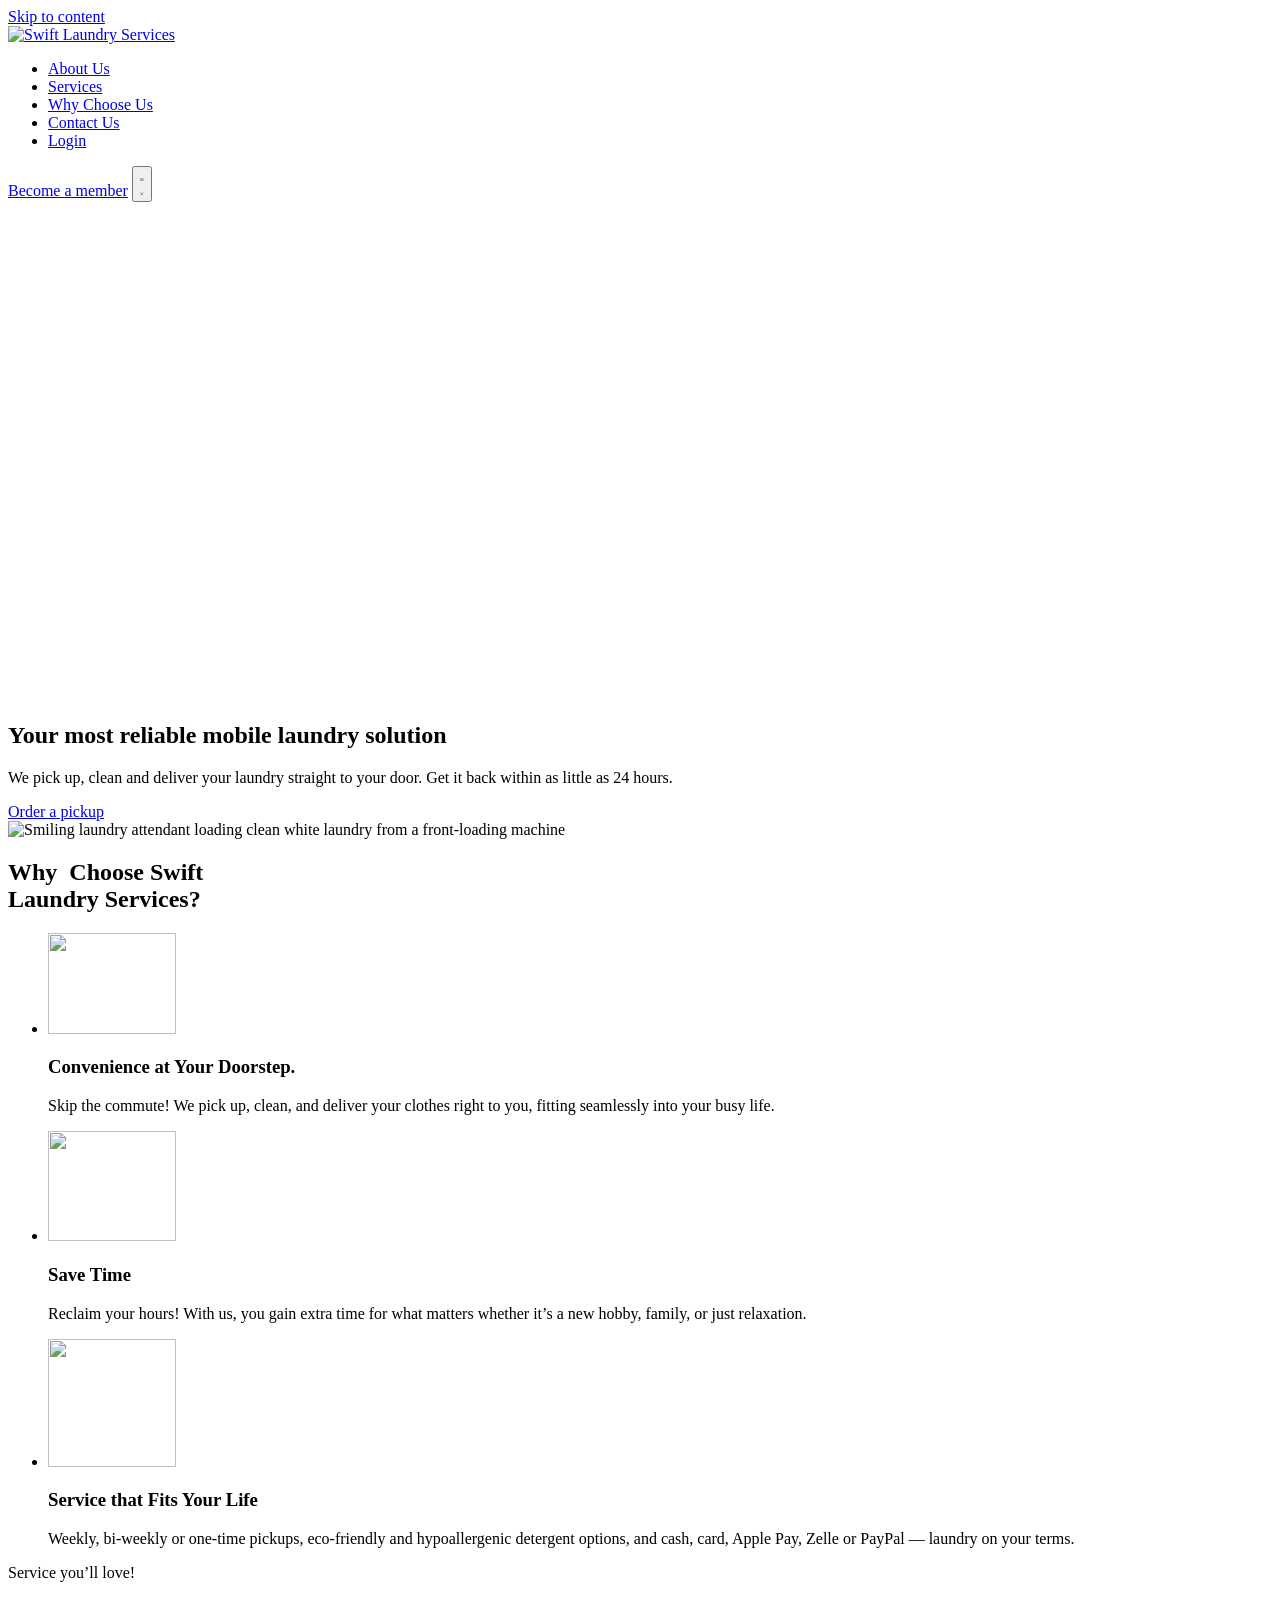
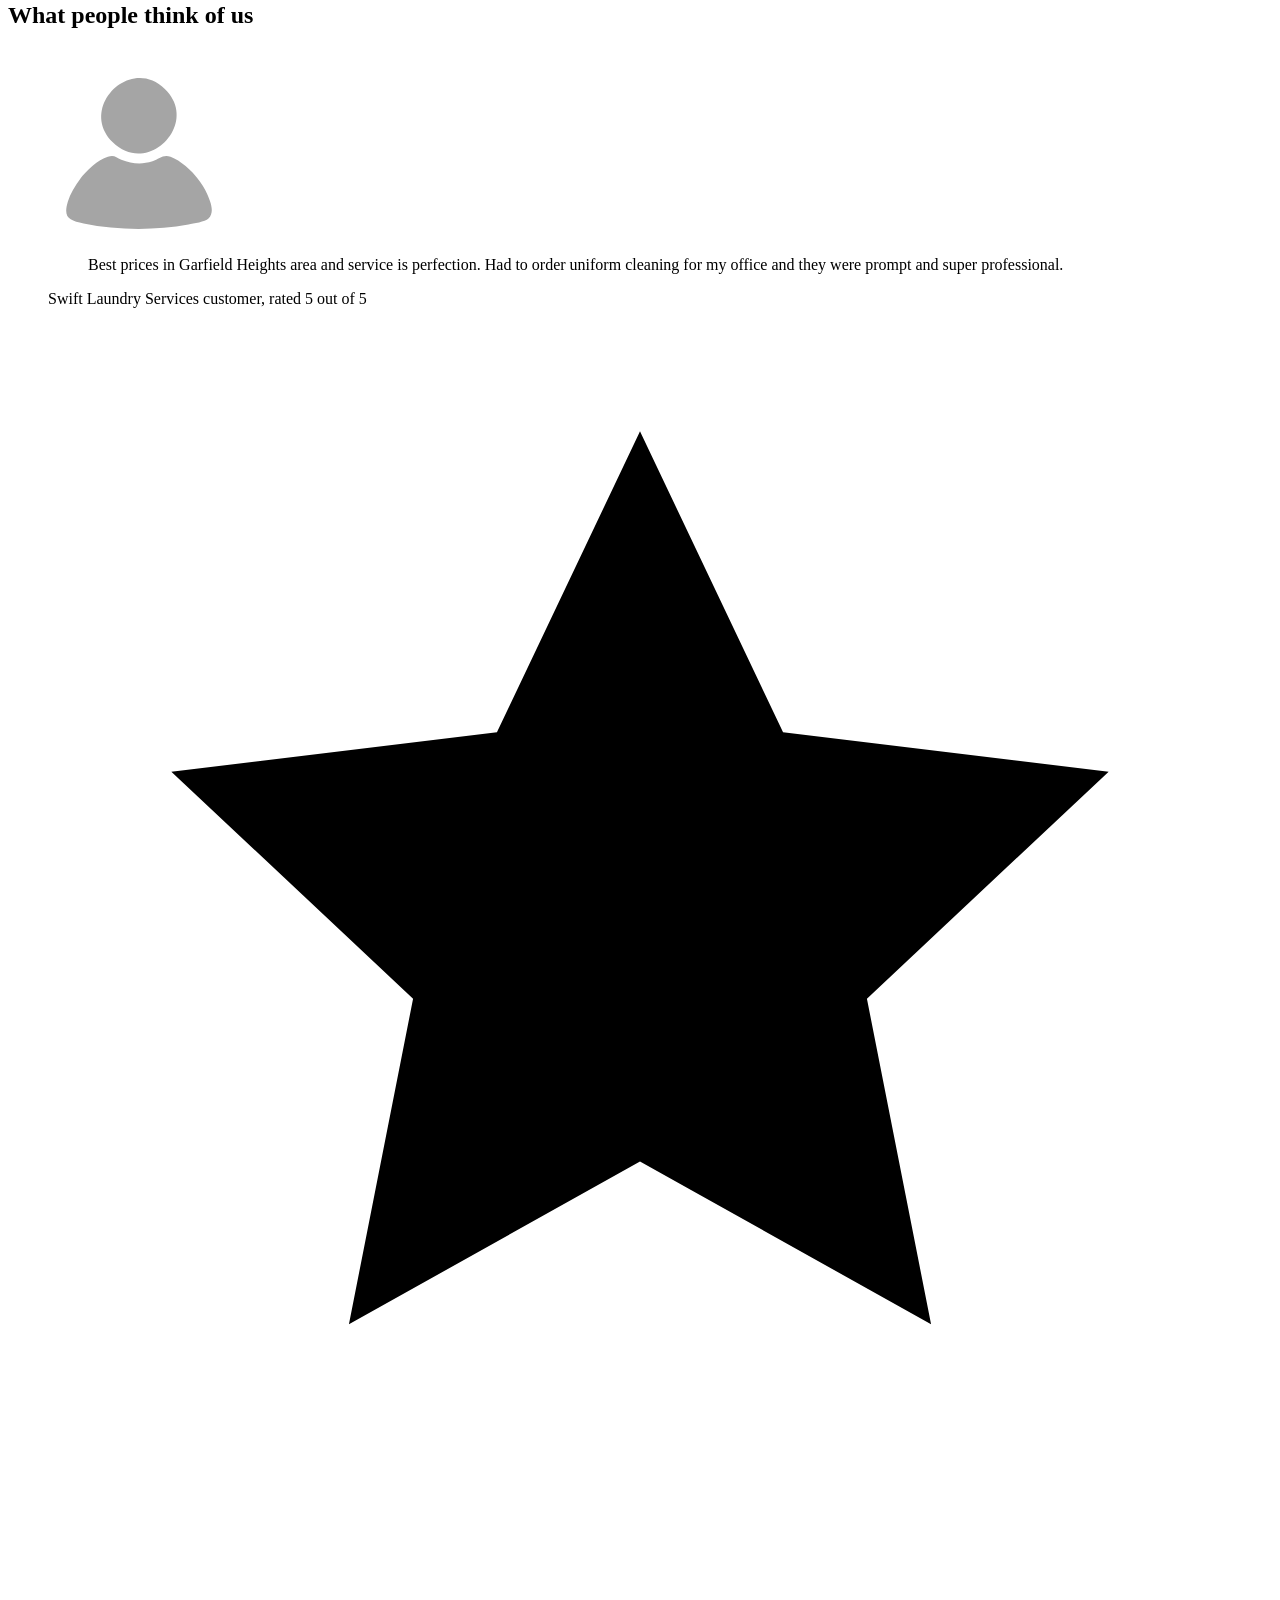
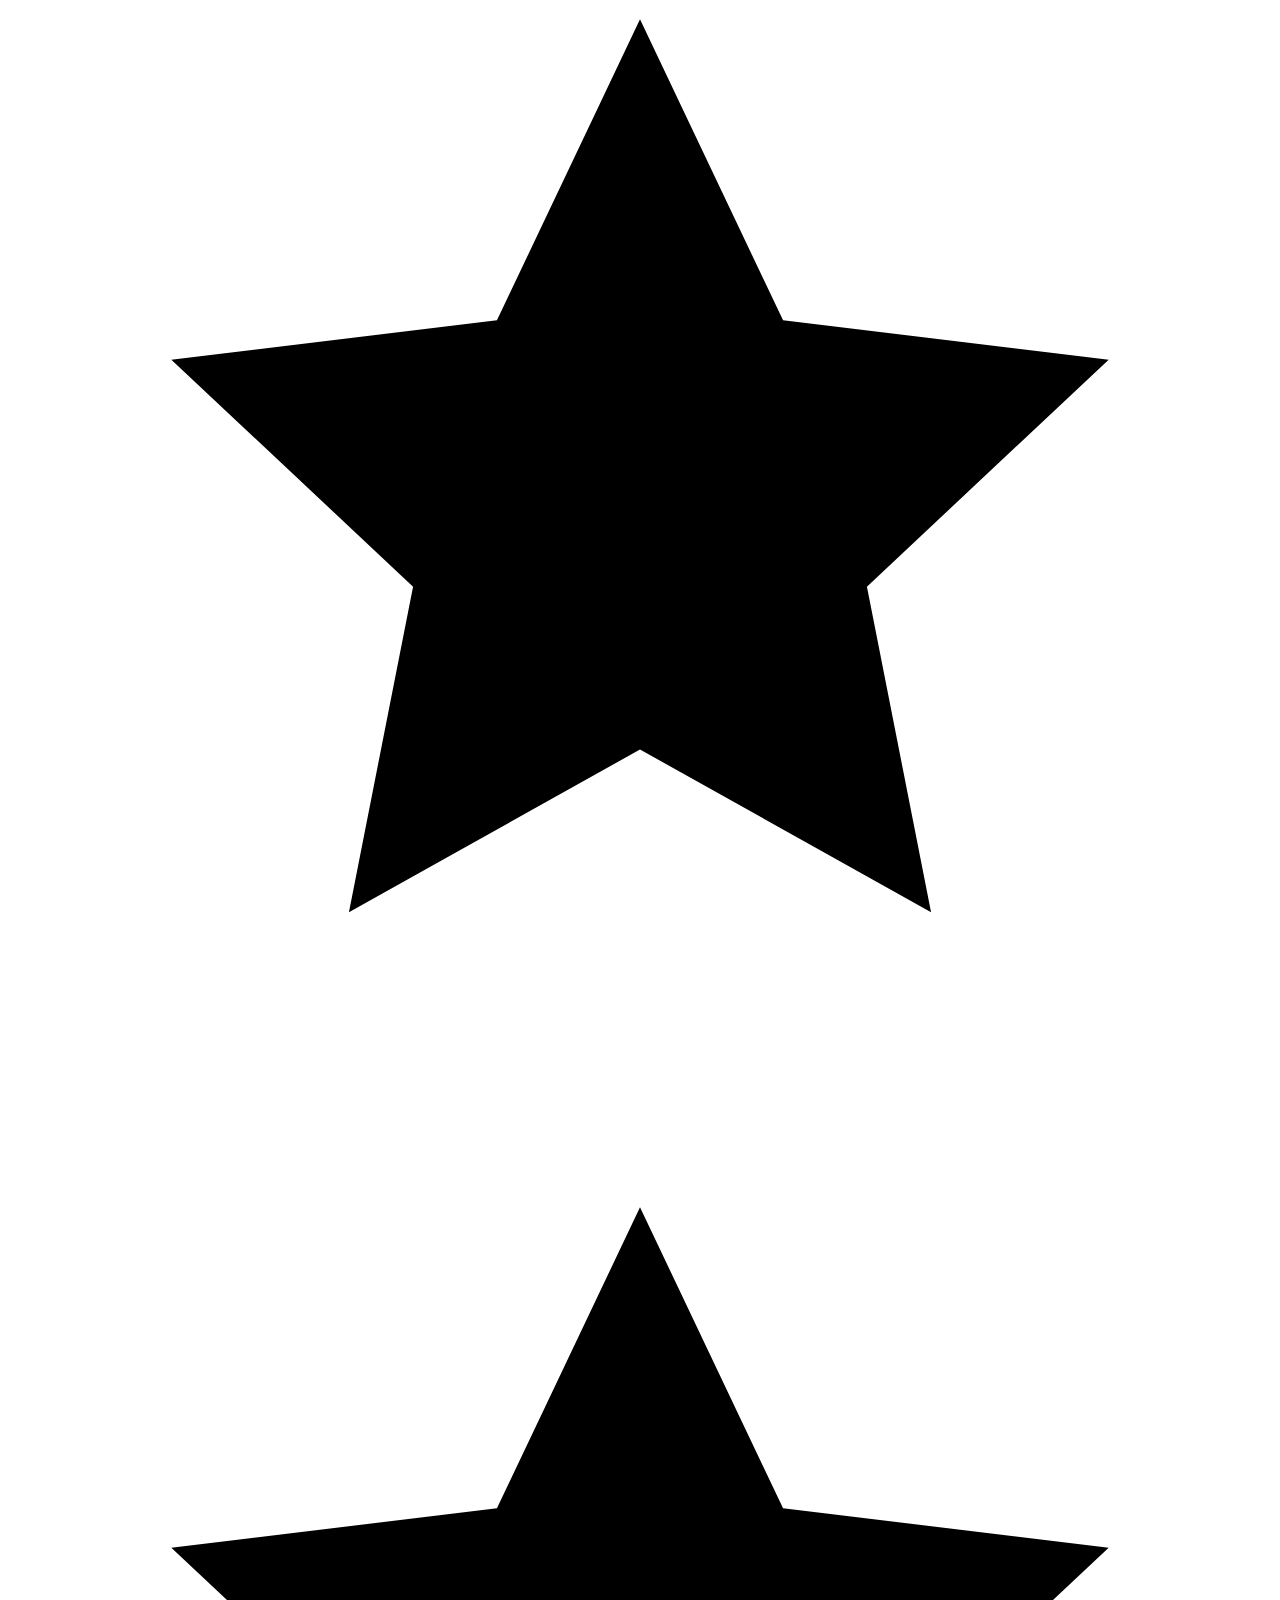
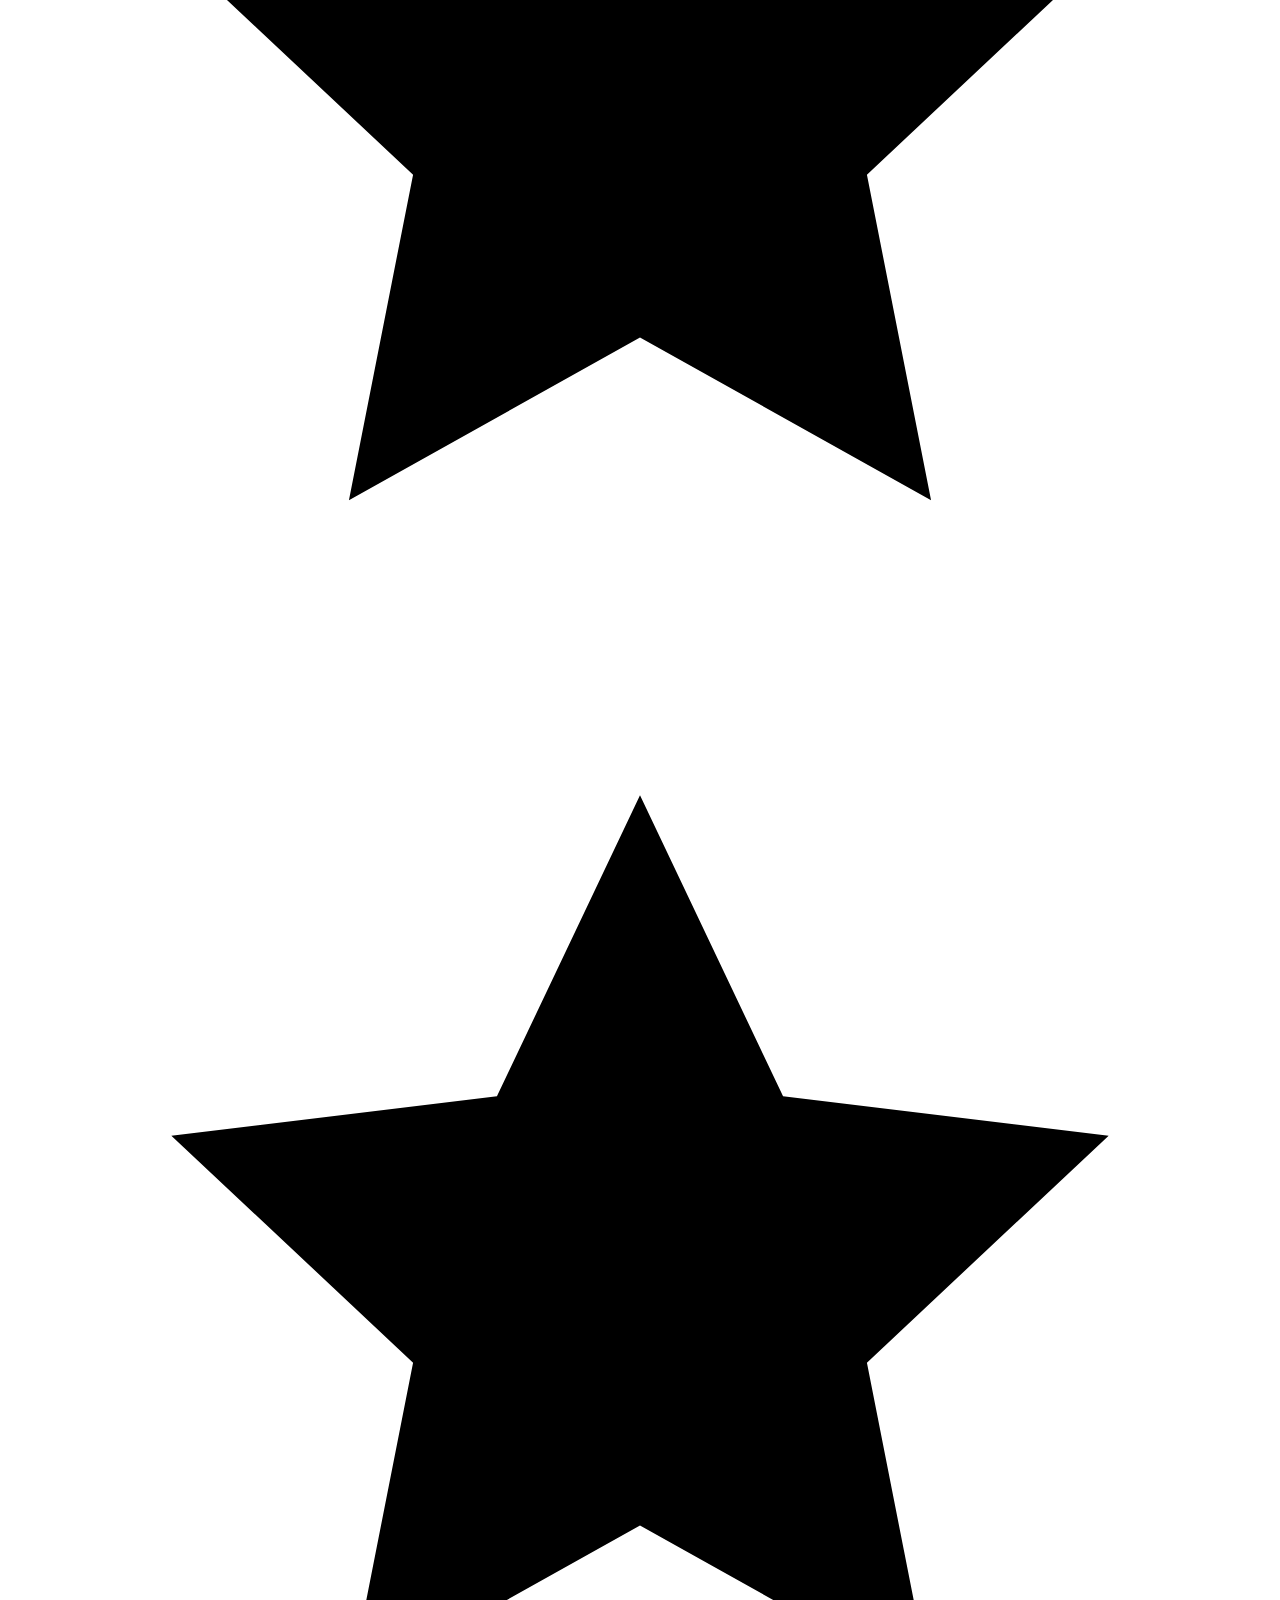
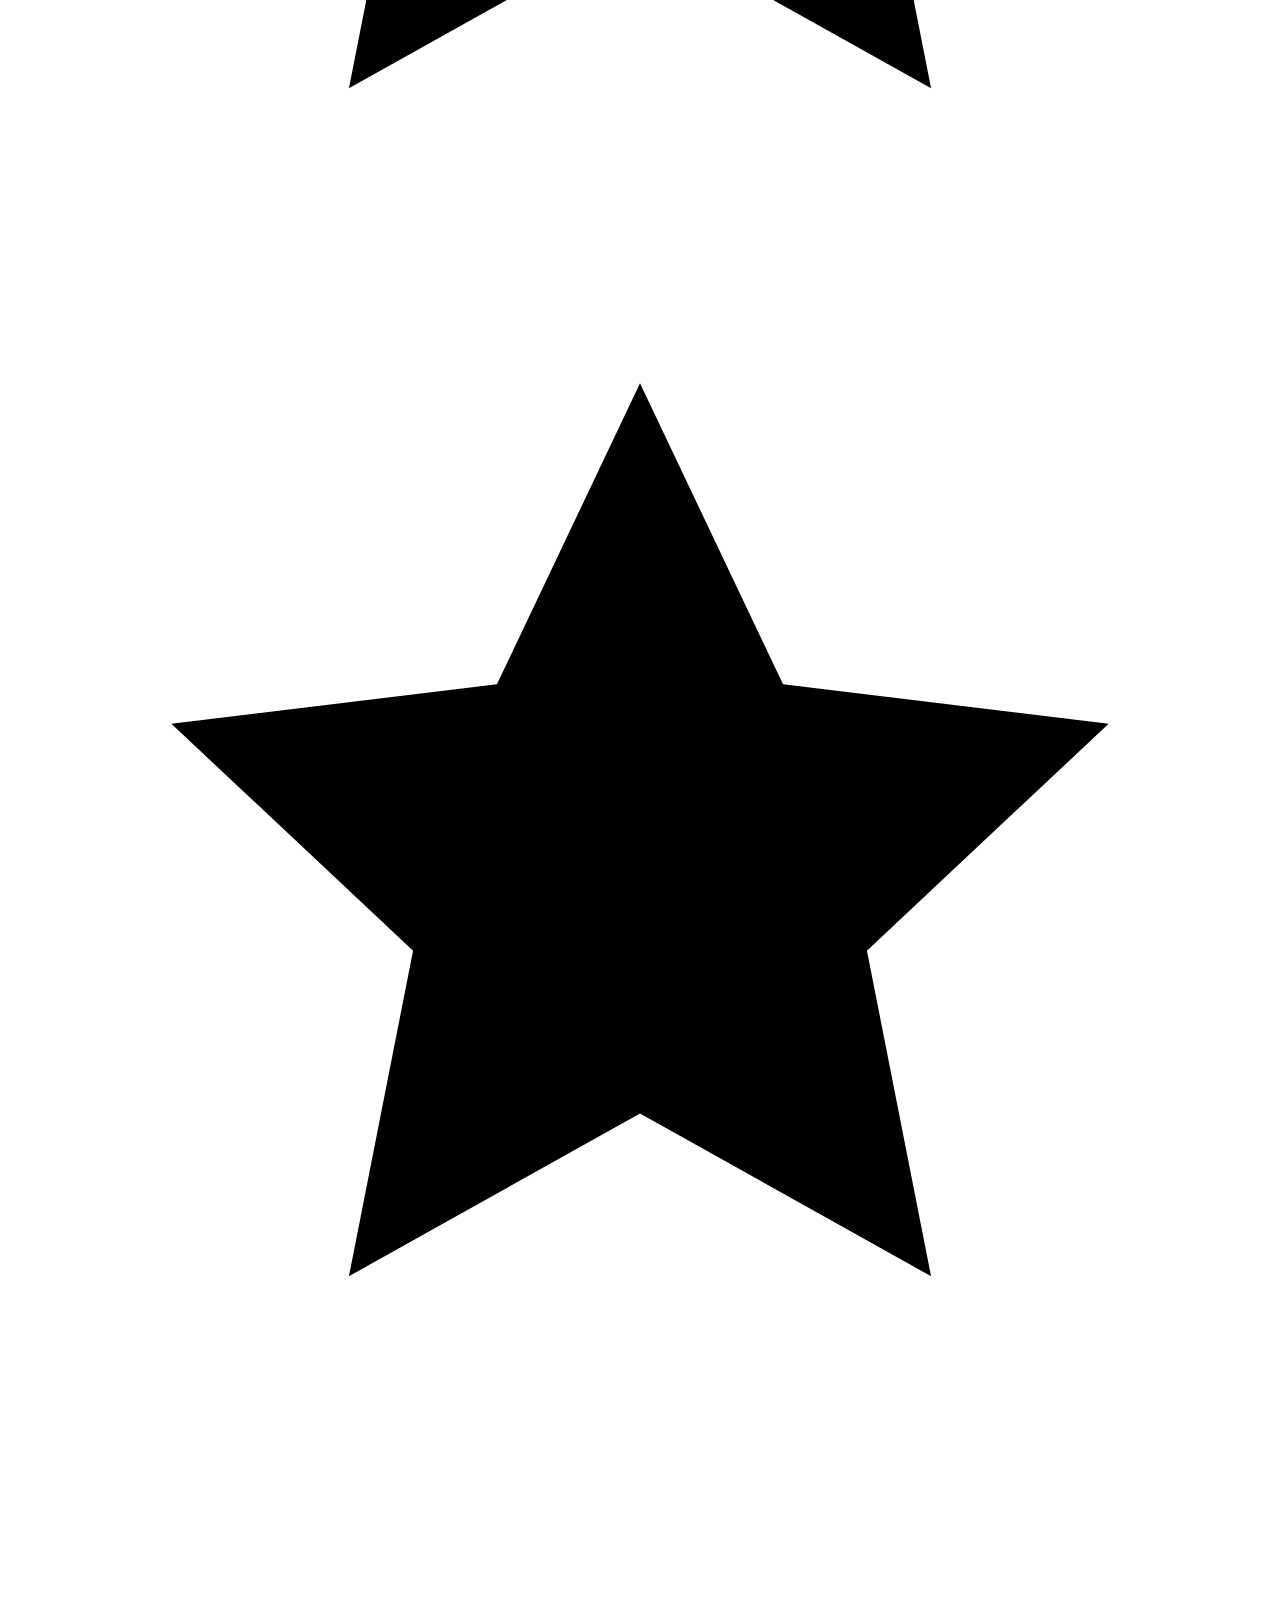
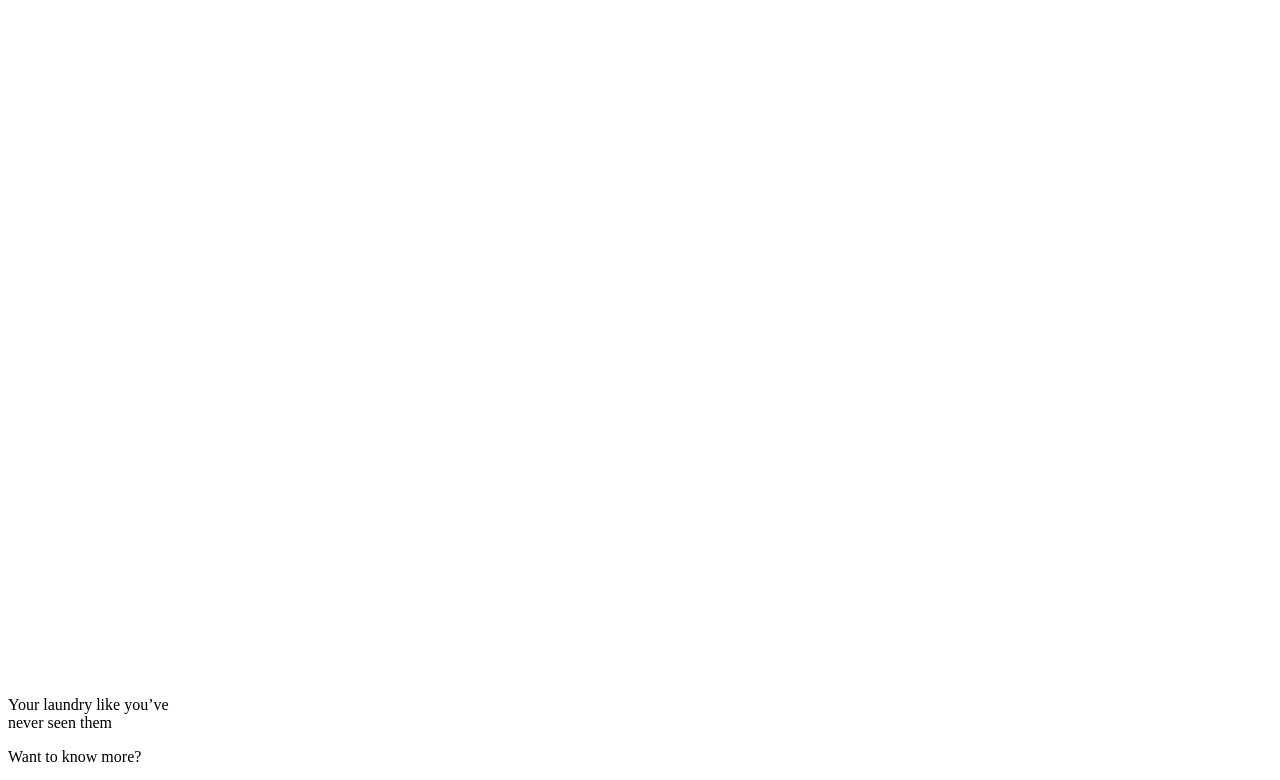
==== index.html @ 487417b3 "Point canonical/OG/sitemap URLs at the website-pdf Pages site" ====
<!doctype html>
<html lang="en">
<head>
<meta charset="utf-8">
<meta name="viewport" content="width=device-width, initial-scale=1, viewport-fit=cover">
<title>Swift Laundry Services | Mobile Laundry Pickup & Delivery in Garfield Heights</title>
<meta name="description" content="Mobile laundry pickup and delivery in Garfield Heights and the Cleveland suburbs. We pick up, clean and deliver your laundry — back within as little as 24 hours.">
<link rel="canonical" href="https://swift-laundry-services.github.io/website-pdf/">
<meta name="theme-color" content="#3E157B">
<meta property="og:type" content="website">
<meta property="og:site_name" content="Swift Laundry Services">
<meta property="og:title" content="Swift Laundry Services | Mobile Laundry Pickup & Delivery in Garfield Heights">
<meta property="og:description" content="Mobile laundry pickup and delivery in Garfield Heights and the Cleveland suburbs. We pick up, clean and deliver your laundry — back within as little as 24 hours.">
<meta property="og:url" content="https://swift-laundry-services.github.io/website-pdf/">
<meta property="og:image" content="https://swift-laundry-services.github.io/website-pdf/assets/img/og-image.png">
<meta property="og:image:width" content="1200">
<meta property="og:image:height" content="630">
<meta property="og:image:alt" content="Swift Laundry Services — your most reliable mobile laundry solution">
<meta name="twitter:card" content="summary_large_image">
<meta name="twitter:title" content="Swift Laundry Services | Mobile Laundry Pickup & Delivery in Garfield Heights">
<meta name="twitter:description" content="Mobile laundry pickup and delivery in Garfield Heights and the Cleveland suburbs. We pick up, clean and deliver your laundry — back within as little as 24 hours.">
<meta name="twitter:image" content="https://swift-laundry-services.github.io/website-pdf/assets/img/og-image.png">
<link rel="icon" href="favicon.ico" sizes="any">
<link rel="icon" href="assets/img/favicon.svg" type="image/svg+xml">
<link rel="apple-touch-icon" href="assets/img/apple-touch-icon.png">
<link rel="manifest" href="site.webmanifest">
<link rel="preload" href="assets/fonts/montserrat-latin-var.woff2" as="font" type="font/woff2" crossorigin>
<link rel="stylesheet" href="assets/css/styles.css">
<script type="application/ld+json">
{
  "@context": "https://schema.org",
  "@type": "DryCleaningOrLaundry",
  "@id": "https://swift-laundry-services.github.io/website-pdf/#business",
  "name": "Swift Laundry Services",
  "url": "https://swift-laundry-services.github.io/website-pdf/",
  "logo": "https://swift-laundry-services.github.io/website-pdf/assets/img/logo.png",
  "image": "https://swift-laundry-services.github.io/website-pdf/assets/img/og-image.png",
  "description": "Mobile laundry service: we pick up, clean and deliver your laundry straight to your door, back within as little as 24 hours.",
  "telephone": "+1-714-402-7530",
  "areaServed": [
    {
      "@type": "City",
      "name": "Garfield Heights, Ohio"
    },
    {
      "@type": "AdministrativeArea",
      "name": "Cleveland suburbs, Ohio"
    }
  ],
  "paymentAccepted": "Cash, Credit Card, Apple Pay, Zelle, PayPal",
  "currenciesAccepted": "USD",
  "hasOfferCatalog": {
    "@type": "OfferCatalog",
    "name": "Wash & Fold",
    "itemListElement": [
      {
        "@type": "Offer",
        "name": "Single Load (1/2 laundry bag, 1-10 lbs)",
        "price": "41.99",
        "priceCurrency": "USD"
      },
      {
        "@type": "Offer",
        "name": "Couple Load (1 laundry bag, 10-25 lbs)",
        "price": "56.99",
        "priceCurrency": "USD"
      },
      {
        "@type": "Offer",
        "name": "Family Load (2 laundry bags, 25-40 lbs)",
        "price": "79.99",
        "priceCurrency": "USD"
      }
    ]
  }
}
</script>
</head>
<body>
<a class="skip-link" href="#main">Skip to content</a>
<header class="site-header site-header--home">
  <div class="bar">
    <a class="brand" href="index.html" aria-label="Swift Laundry Services — home">
      <img src="assets/img/logo.svg" alt="Swift Laundry Services" width="324" height="112" data-logo>
    </a>
    <nav class="primary-nav" aria-label="Main">
      <ul class="nav-list">
        <li><a href="about.html">About Us</a></li>
        <li><a href="services.html">Services</a></li>
        <li><a href="why-choose-us.html">Why Choose Us</a></li>
        <li><a href="contact.html">Contact Us</a></li>
        <li><a href="login.html">Login</a></li>
      </ul>
    </nav>
    <a class="btn btn--purple header-member" href="login.html#create">Become a member</a>
    <button class="menu-toggle" type="button" aria-expanded="false" aria-controls="site-menu" aria-label="Open menu">
      <svg class="i-open" viewBox="0 0 22 16" aria-hidden="true" focusable="false"><path d="M0 1h22M0 8h22M0 15h22" stroke="currentColor" stroke-width="2"/></svg>
      <svg class="i-close" viewBox="0 0 22 22" aria-hidden="true" focusable="false"><path d="M3 3l16 16M19 3 3 19" stroke="currentColor" stroke-width="2.2"/></svg>
    </button>
    <nav class="menu-panel" id="site-menu" aria-label="Menu" hidden>
      <ul>
        <li class="menu-main"><a href="about.html">About Us</a></li>
        <li class="menu-main"><a href="services.html">Services</a></li>
        <li class="menu-main"><a href="why-choose-us.html">Why Choose Us</a></li>
        <li class="menu-main"><a href="contact.html">Contact Us</a></li>
        <li><a href="login.html">Login / Create account</a></li>
        <li><a href="order.html">Order a pickup</a></li>
        <li><a href="tel:+17144027530" data-href="tel">Call <span data-bind="phone">(714) 402-7530</span></a></li>
      </ul>
      <a class="btn btn--cyan" href="login.html#create">Become a member</a>
    </nav>
  </div>
</header>
<main id="main">
<section class="hero" aria-labelledby="hero-title">
  <div class="hero-bg"><picture><source type="image/webp" srcset="assets/img/design/hero-woman-640.webp 640w, assets/img/design/hero-woman-1037.webp 1037w" sizes="100vw"><img src="assets/img/design/hero-woman-1037.jpg" alt="Smiling woman holding a fresh, clean white towel to her face" width="1037" height="496" fetchpriority="high" decoding="async"></picture></div>
  <div class="hero-box">
    <h1 id="hero-title">Your most reliable mobile laundry solution</h1>
    <p>We pick up, clean and deliver your laundry straight to your door. Get it back within as little as 24 hours.</p>
    <a class="btn btn--purple" href="order.html">Order a pickup</a>
  </div>
</section>

<section class="why" aria-labelledby="why-title">
  <div class="wrap">
    <div class="why-photo"><picture><source type="image/webp" srcset="assets/img/design/why-laundromat-400.webp 400w, assets/img/design/why-laundromat-620.webp 620w" sizes="(min-width: 861px) 27vw, 90vw"><img src="assets/img/design/why-laundromat-620.jpg" alt="Smiling laundry attendant loading clean white laundry from a front-loading machine" width="620" height="670" loading="lazy" decoding="async"></picture></div>
    <div>
      <h2 class="h-lg" id="why-title">Why&nbsp; Choose Swift<br>Laundry Services?</h2>
      <ul class="why-list" role="list">
      <li><img src="assets/img/design/icons/box.svg" alt="" width="128" height="101" loading="lazy"><div><h3>Convenience at Your Doorstep.</h3><p>Skip the commute! We pick up, clean, and deliver your clothes right to you, fitting seamlessly into your busy life.</p></div></li>
      <li><img src="assets/img/design/icons/time.svg" alt="" width="128" height="110" loading="lazy"><div><h3>Save Time</h3><p>Reclaim your hours! With us, you gain extra time for what matters whether it’s a new hobby, family, or just relaxation.</p></div></li>
      <li><img src="assets/img/design/icons/smile.svg" alt="" width="128" height="128" loading="lazy"><div><h3>Service that Fits Your Life</h3><p>Weekly, bi-weekly or one-time pickups, eco-friendly and hypoallergenic detergent options, and cash, card, Apple Pay, Zelle or PayPal — laundry on your terms.</p></div></li>
      </ul>
    </div>
  </div>
</section>

<section class="reviews" aria-labelledby="reviews-title">
  <span class="eyebrow">Service you’ll love!</span>
  <h2 class="h-lg" id="reviews-title">What people think of us</h2>
  <div class="carousel" data-carousel>
    <!-- TODO(owner): add more REAL reviews as extra <figure class="review"> blocks; arrows appear automatically when there is more than one.
         The PDF's second sample review ("I recommend Poplin to everyone…") names another laundry company, so it is not used. -->
    <div class="carousel-track" aria-live="polite">
      <figure class="review">
        <div class="avatar"><svg aria-hidden="true" focusable="false" viewBox="0 0 182.0 187.0" width="182" height="187"><path fill="#FFFFFF" d="M176.63 90.06C176.63 137.35 138.29 175.69 91.00 175.69C43.71 175.69 5.37 137.35 5.37 90.06C5.37 42.76 43.71 4.42 91.00 4.42C138.29 4.42 176.63 42.76 176.63 90.06"/><path fill="#A5A5A5" d="M159.15 144.90C152.85 130.55 137.35 113.55 122.51 107.87C115.18 105.06 111.14 110.22 104.50 112.31C93.53 115.77 83.78 114.85 73.29 110.65C68.02 108.55 66.38 105.61 59.88 107.74C42.70 113.35 25.04 135.73 19.89 152.62C14.88 169.04 21.31 171.50 35.64 174.46C69.43 181.45 106.54 181.64 140.47 175.52C145.56 174.60 157.02 173.01 160.47 169.62C167.07 163.15 162.34 152.16 159.15 144.90"/><path fill="#A5A5A5" d="M116.83 39.89C81.94 6.14 30.10 58.95 64.76 93.29C99.66 127.88 152.47 74.35 116.83 39.89"/></svg></div>
        <blockquote><p>Best prices in Garfield Heights area and service is perfection. Had to order uniform cleaning for my office and they were prompt and super professional.</p></blockquote>
        <figcaption class="visually-hidden">Swift Laundry Services customer, rated 5 out of 5</figcaption>
        <div class="stars" aria-hidden="true"><svg viewBox="0 0 24 24" aria-hidden="true" focusable="false"><path fill="currentColor" d="M12 2.5l2.9 6.1 6.6.8-4.9 4.6 1.3 6.6L12 17.3l-5.9 3.3 1.3-6.6-4.9-4.6 6.6-.8z"/></svg><svg viewBox="0 0 24 24" aria-hidden="true" focusable="false"><path fill="currentColor" d="M12 2.5l2.9 6.1 6.6.8-4.9 4.6 1.3 6.6L12 17.3l-5.9 3.3 1.3-6.6-4.9-4.6 6.6-.8z"/></svg><svg viewBox="0 0 24 24" aria-hidden="true" focusable="false"><path fill="currentColor" d="M12 2.5l2.9 6.1 6.6.8-4.9 4.6 1.3 6.6L12 17.3l-5.9 3.3 1.3-6.6-4.9-4.6 6.6-.8z"/></svg><svg viewBox="0 0 24 24" aria-hidden="true" focusable="false"><path fill="currentColor" d="M12 2.5l2.9 6.1 6.6.8-4.9 4.6 1.3 6.6L12 17.3l-5.9 3.3 1.3-6.6-4.9-4.6 6.6-.8z"/></svg><svg viewBox="0 0 24 24" aria-hidden="true" focusable="false"><path fill="currentColor" d="M12 2.5l2.9 6.1 6.6.8-4.9 4.6 1.3 6.6L12 17.3l-5.9 3.3 1.3-6.6-4.9-4.6 6.6-.8z"/></svg></div>
      </figure>
    </div>
    <button class="carousel-btn carousel-btn--prev" type="button" aria-label="Previous review" hidden><svg class="" viewBox="0 0 24 24" aria-hidden="true" focusable="false"><path d="M19 12H5M12 19l-7-7 7-7"/></svg></button>
    <button class="carousel-btn carousel-btn--next" type="button" aria-label="Next review" hidden><svg class="" viewBox="0 0 24 24" aria-hidden="true" focusable="false"><path d="M5 12h14M12 5l7 7-7 7"/></svg></button>
  </div>
</section>

<section class="strip" aria-label="Your laundry like you’ve never seen it">
  <picture><source type="image/webp" srcset="assets/img/design/laundry-strip-800.webp 800w, assets/img/design/laundry-strip-1280.webp 1280w, assets/img/design/laundry-strip-1920.webp 1920w" sizes="100vw"><img src="assets/img/design/laundry-strip-1280.jpg" alt="Neatly folded colourful clothes, pressed shirts on hangers and stacked denim jeans" width="1920" height="812" loading="lazy" decoding="async"></picture>
  <p class="strip-banner">Your laundry like you’ve<br>never seen them</p>
</section>

<section class="faq-section" id="faq" aria-labelledby="faq-title">
  <span class="eyebrow">Want to know more?</span>
  <h2 class="faq-title" id="faq-title">Frequently asked <strong>questions</strong></h2>
  <div class="wrap faq-cols">
    <div class="faq-col">
      <details class="faq">
        <summary>How do you care for your laundry?<span class="pm" aria-hidden="true"></span></summary>
        <div class="faq-body"><p>Every order is sorted, stains are pre-treated, and your laundry is washed, dried and neatly folded before it comes back to you. If you have sensitive skin or prefer greener products, ask for our eco-friendly or hypoallergenic detergent options.</p></div>
      </details>
      <details class="faq">
        <summary>Pricing &amp; Payment?<span class="pm" aria-hidden="true"></span></summary>
        <div class="faq-body"><p>Wash &amp; fold is priced by the bag: <strong data-price="washFold.0.price">$41.99</strong> for a half bag (1–10 lbs), <strong data-price="washFold.1.price">$56.99</strong> for one full bag (10–25 lbs) and <strong data-price="washFold.2.price">$79.99</strong> for two full bags (25–40 lbs). Any additional weight is <span data-price="extraPerLb">$1.90</span>/lb, and we weigh your order at pickup. See all prices on our <a href="services.html">Services page</a>.</p><p>We accept cash, card, Apple Pay, Zelle and PayPal.</p></div>
      </details>
      <details class="faq">
        <summary>Pick-up / Drop-off?<span class="pm" aria-hidden="true"></span></summary>
        <div class="faq-body"><p>Pickup and delivery are handled directly by our own team, not third parties, with weekly, bi-weekly or one-time pickups. <a href="order.html">Request a pickup</a> or call us on <a href="tel:+17144027530" data-href="tel">(714) 402-7530</a>.</p></div>
      </details>
    </div>
    <div class="faq-col">
      <details class="faq">
        <summary>Do you serve my area?<span class="pm" aria-hidden="true"></span></summary>
        <div class="faq-body"><p>We serve Garfield Heights and the Cleveland suburbs. Not sure if your street is covered? Call us on <a href="tel:+17144027530" data-href="tel">(714) 402-7530</a> and we’ll let you know.</p></div>
      </details>
      <details class="faq">
        <summary>What are your turnaround times?<span class="pm" aria-hidden="true"></span></summary>
        <div class="faq-body"><p>You can get your laundry back within as little as 24 hours. Let us know when you book if you need it back by a certain day.</p></div>
      </details>
      <details class="faq faq--parent" open>
        <summary>Limitations?<span class="pm" aria-hidden="true"></span></summary>
        <div class="faq-body">
          <details class="faq-sub">
            <summary>Size limitations<span class="pm" aria-hidden="true"></span></summary>
            <div class="faq-body"><p>Very large or bulky items may need special handling. Please call us on <a href="tel:+17144027530" data-href="tel">(714) 402-7530</a> before your pickup and we’ll let you know what we can take.</p></div>
          </details>
          <details class="faq-sub">
            <summary>Weight limitations<span class="pm" aria-hidden="true"></span></summary>
            <div class="faq-body"><p>Our bag prices cover up to 40 lbs (two full bags). Any additional weight is <span data-price="extraPerLb">$1.90</span>/lb, and we weigh your order at pickup.</p></div>
          </details>
          <details class="faq-sub">
            <summary>Unsafe or Unsanitary Laundry<span class="pm" aria-hidden="true"></span></summary>
            <div class="faq-body"><p>For everyone’s safety we may not be able to accept laundry that is unsafe or unsanitary to handle. Please let us know about anything unusual when you book.</p></div>
          </details>
        </div>
      </details>
    </div>
  </div>
</section>

<section class="cta" aria-label="Book a pickup">
  <div class="cta-photo"><picture><source type="image/webp" srcset="assets/img/design/cta-family-700.webp 700w, assets/img/design/cta-family-1365.webp 1365w" sizes="(min-width: 861px) 71vw, 100vw"><img src="assets/img/design/cta-family-1365.jpg" alt="" width="1896" height="750" loading="lazy" decoding="async"></picture></div>
  <div class="cta-copy">
    <h2 id="cta-title">Why&nbsp; Choose Swift<br>Laundry Services?</h2>
    <p>We pick up, clean and deliver your laundry straight to your door. Get it back within as little as 24 hours.</p>
    <a class="btn btn--cyan" href="order.html">Order a pickup</a>
  </div>
</section>

</main>
<footer class="site-footer">
  <div class="wrap">
    <a href="index.html" aria-label="Swift Laundry Services — home"><img src="assets/img/logo.svg" alt="Swift Laundry Services" width="324" height="112" loading="lazy" data-logo></a>
    <ul class="footer-links">
      <li><a href="about.html">About Us</a></li>
      <li><a href="services.html">Services</a></li>
      <li><a href="why-choose-us.html">Why Choose Us</a></li>
      <li><a href="contact.html">Contact Us</a></li>
      <li><a href="order.html">Order a pickup</a></li>
    </ul>
    <div class="footer-meta">
      <a href="tel:+17144027530" data-href="tel"><span data-bind="phone">(714) 402-7530</span></a>
      <a href="#" data-href="email" data-requires="business.email" hidden><span data-bind="email"></span></a>
      <ul class="footer-social" data-social-row hidden>
        <li><a data-social="instagram" href="#" aria-label="Instagram" hidden><svg aria-hidden="true" focusable="false" viewBox="-0 -416 448 448"><path fill="currentColor" transform="scale(1,-1)" d="M224.10000610351562 307C160.5 307 109.19999694824219 255.6999969482422 109.19999694824219 192.10000610351562C109.19999694824219 128.5 160.5 77.20001220703125 224.10000610351562 77.20001220703125C287.70001220703125 77.20001220703125 339.0 128.5 339.0 192.10000610351562C339.0 255.70001220703125 287.70001220703125 307.0 224.10000610351562 307.0ZM224.10000610351562 117.39999389648438C183.0 117.39999389648438 149.40000915527344 150.89999389648438 149.40000915527344 192.09999084472656C149.40000915527344 233.29998779296875 182.90000915527344 266.79998779296875 224.10000610351562 266.79998779296875C265.29998779296875 266.79998779296875 298.79998779296875 233.29998779296875 298.79998779296875 192.09999084472656C298.79998779296875 150.89999389648438 265.1999816894531 117.39999389648438 224.09999084472656 117.39999389648438ZM370.5 311.70001220703125C370.5 296.79998779296875 358.5 284.8999938964844 343.70001220703125 284.8999938964844C328.8000183105469 284.8999938964844 316.9000244140625 296.8999938964844 316.9000244140625 311.70001220703125C316.9000244140625 326.5 328.9000244140625 338.5 343.70001220703125 338.5C358.5 338.5 370.5 326.5 370.5 311.70001220703125ZM446.6000061035156 284.5C444.8999938964844 320.3999938964844 436.70001220703125 352.20001220703125 410.3999938964844 378.3999938964844C384.1999816894531 404.6000061035156 352.3999938964844 412.79998779296875 316.5 414.6000061035156C279.5 416.70001220703125 168.60000610351562 416.70001220703125 131.60000610351562 414.6000061035156C95.80000305175781 412.8999938964844 64.0 404.70001220703125 37.69999694824219 378.5C11.399993896484375 352.29998779296875 3.29998779296875 320.5 1.4999847412109375 284.6000061035156C-0.6000213623046875 247.60000610351562 -0.6000213623046875 136.70001220703125 1.4999847412109375 99.70001220703125C3.199981689453125 63.800018310546875 11.399978637695312 32.0 37.699981689453125 5.800018310546875C63.99998474121094 -20.39996337890625 95.69998168945312 -28.5999755859375 131.59999084472656 -30.399993896484375C168.59999084472656 -32.5 279.5 -32.5 316.5 -30.399993896484375C352.3999938964844 -28.699981689453125 384.20001220703125 -20.5 410.3999938964844 5.800018310546875C436.6000061035156 32.000030517578125 444.79998779296875 63.800018310546875 446.6000061035156 99.70001220703125C448.70001220703125 136.70001220703125 448.70001220703125 247.50001525878906 446.6000061035156 284.5ZM398.79998779296875 60.0C391.0 40.399993896484375 375.8999938964844 25.29998779296875 356.1999816894531 17.399993896484375C326.6999816894531 5.699981689453125 256.6999816894531 8.399993896484375 224.0999755859375 8.399993896484375C191.49996948242188 8.399993896484375 121.39997863769531 5.79998779296875 91.99996948242188 17.399993896484375C72.39996337890625 25.199981689453125 57.299957275390625 40.29998779296875 49.39996337890625 60.0C37.69996643066406 89.5 40.39996337890625 159.5 40.39996337890625 192.10000610351562C40.39996337890625 224.70001220703125 37.799957275390625 294.79998779296875 49.39996337890625 324.20001220703125C57.19996643066406 343.8000183105469 72.29997253417969 358.9000244140625 91.99996948242188 366.8000183105469C121.49996948242188 378.5 191.49996948242188 375.8000183105469 224.0999755859375 375.8000183105469C256.6999816894531 375.8000183105469 326.79998779296875 378.4000244140625 356.1999816894531 366.8000183105469C375.79998779296875 359.0 390.8999938964844 343.9000244140625 398.79998779296875 324.20001220703125C410.5 294.70001220703125 407.79998779296875 224.70001220703125 407.79998779296875 192.10000610351562C407.79998779296875 159.5 410.5 89.4000244140625 398.79998779296875 60.0Z"/></svg></a></li>
        <li><a data-social="facebook" href="#" aria-label="Facebook" hidden><svg aria-hidden="true" focusable="false" viewBox="0 -448 512 510"><path fill="currentColor" transform="scale(1,-1)" d="M512 192C512 333.3999938964844 397.3999938964844 448.0 256.0 448.0C114.60000610351562 448.0 0.0 333.3999938964844 0.0 192.0C0.0 72.0 82.69999694824219 -28.79998779296875 194.1999969482422 -56.5V113.79998779296875H141.39999389648438V192.0H194.1999969482422V225.6999969482422C194.1999969482422 312.79998779296875 233.60000610351562 353.20001220703125 319.20001220703125 353.20001220703125C335.4000244140625 353.20001220703125 363.4000244140625 350.0 374.9000244140625 346.79998779296875V276.0C368.9000244140625 276.6000061035156 358.4000244140625 277.0 345.3000183105469 277.0C303.3000183105469 277.0 287.1000061035156 261.1000061035156 287.1000061035156 219.8000030517578V192.0H370.70001220703125L356.3000183105469 113.79998779296875H287.0V-62.100006103515625C413.79998779296875 -46.79998779296875 512.0 61.100006103515625 512.0 192.0Z"/></svg></a></li>
      </ul>
      <span>&copy; <span data-bind="year">2026</span> Swift Laundry Services</span>
    </div>
  </div>
</footer>
<script src="assets/js/site-config.js"></script>
<script src="assets/js/main.js"></script>
</body>
</html>
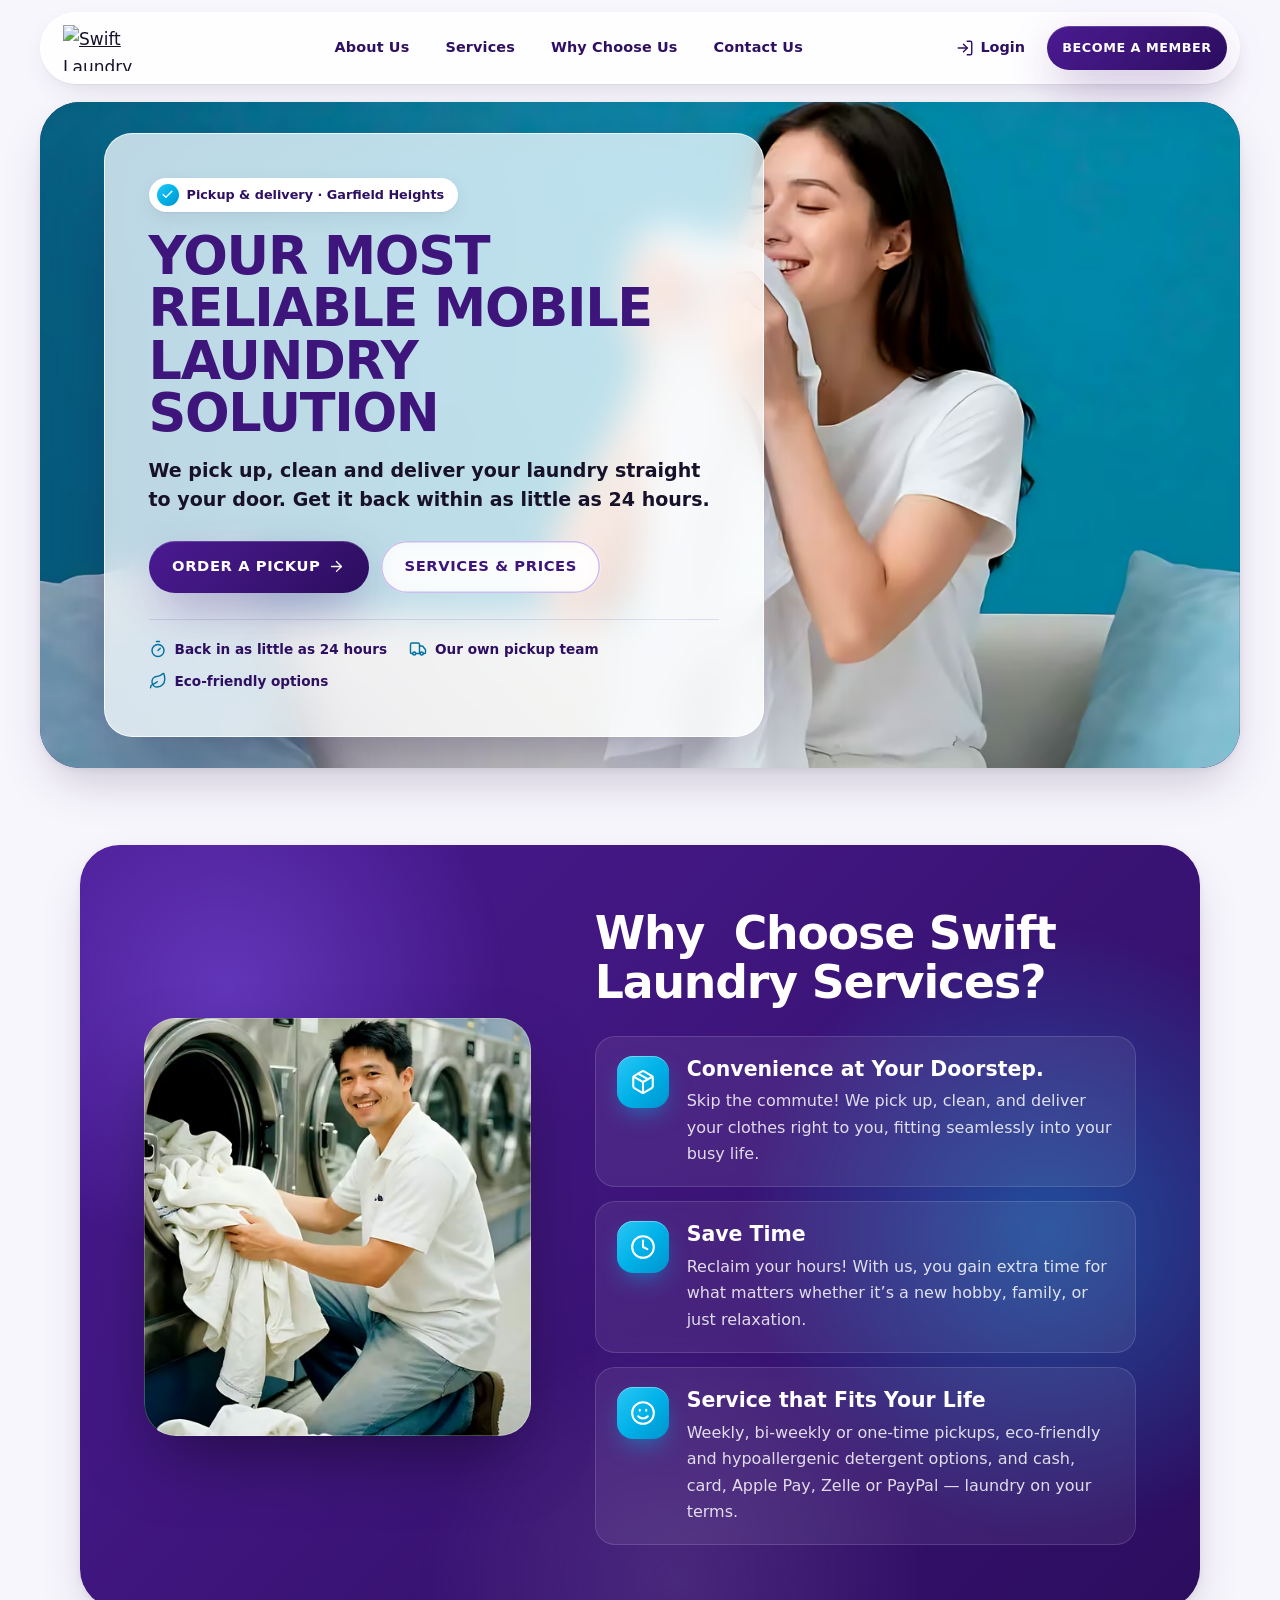
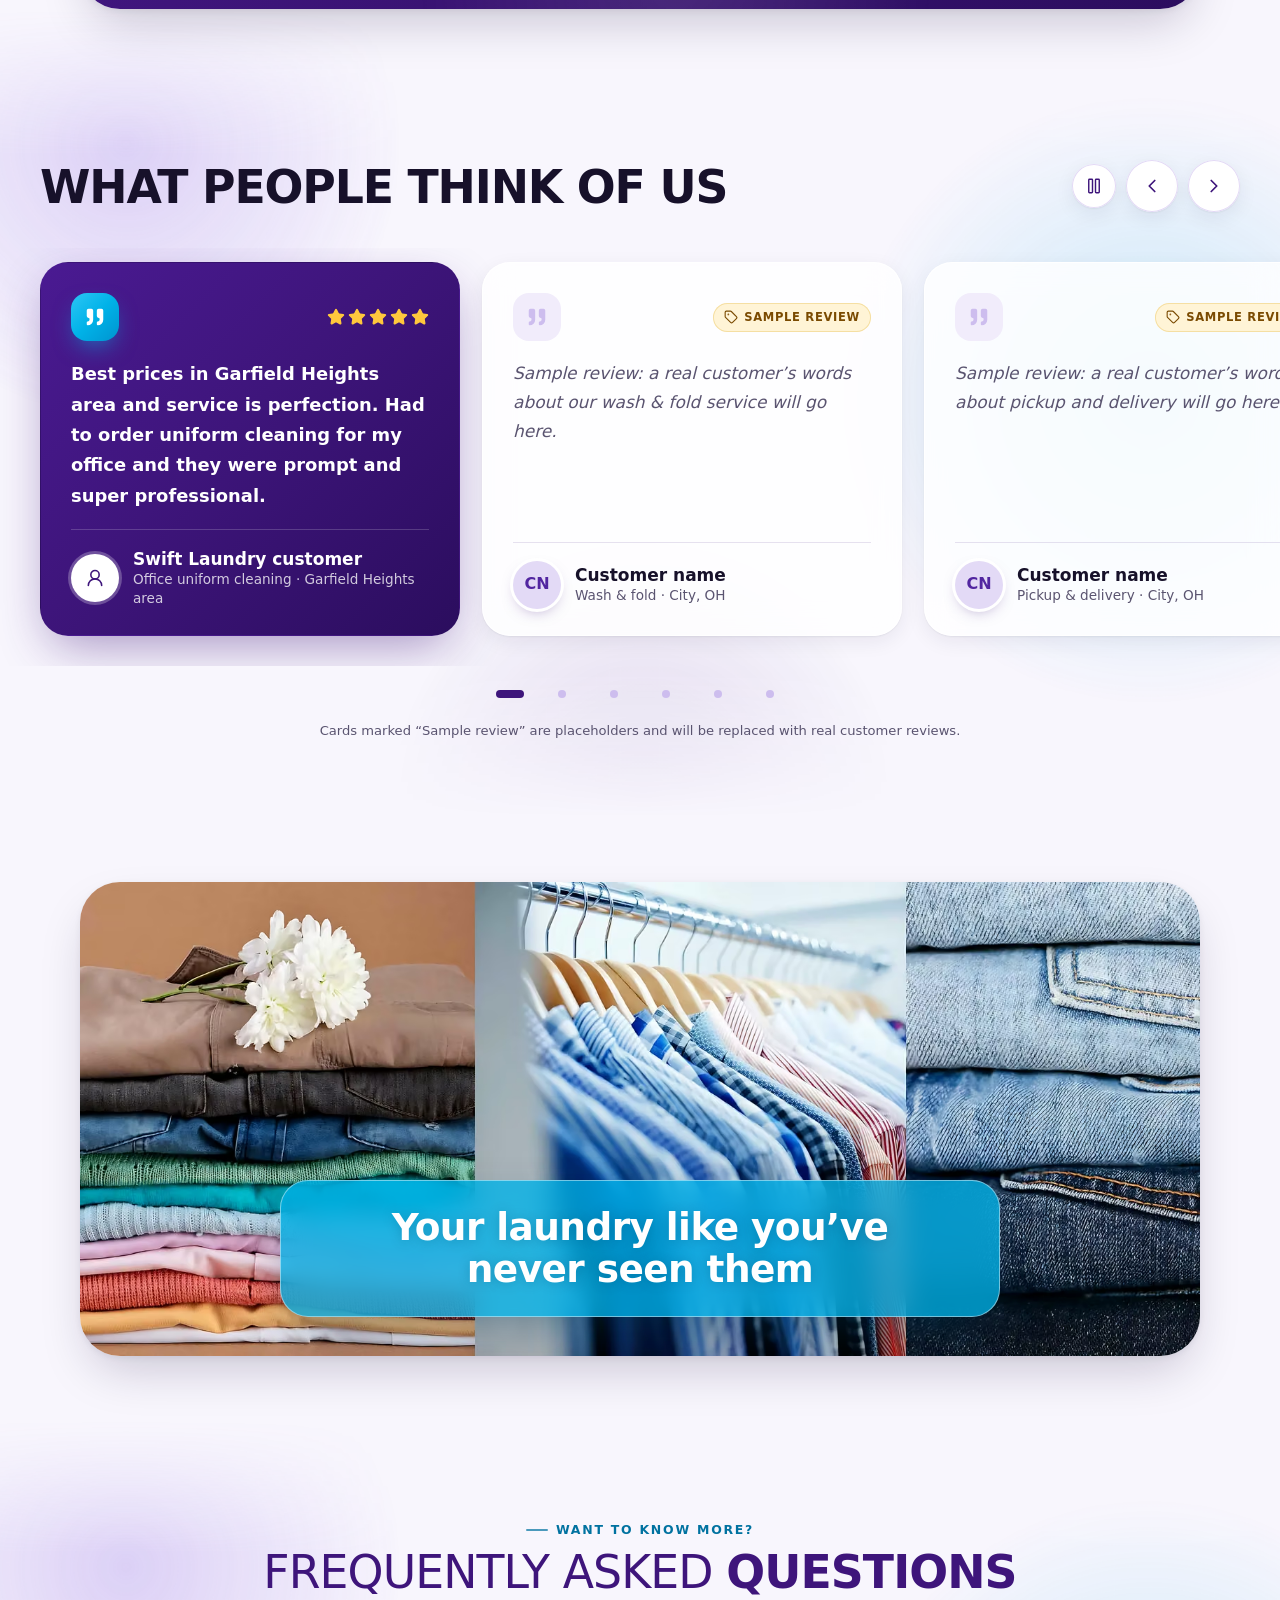
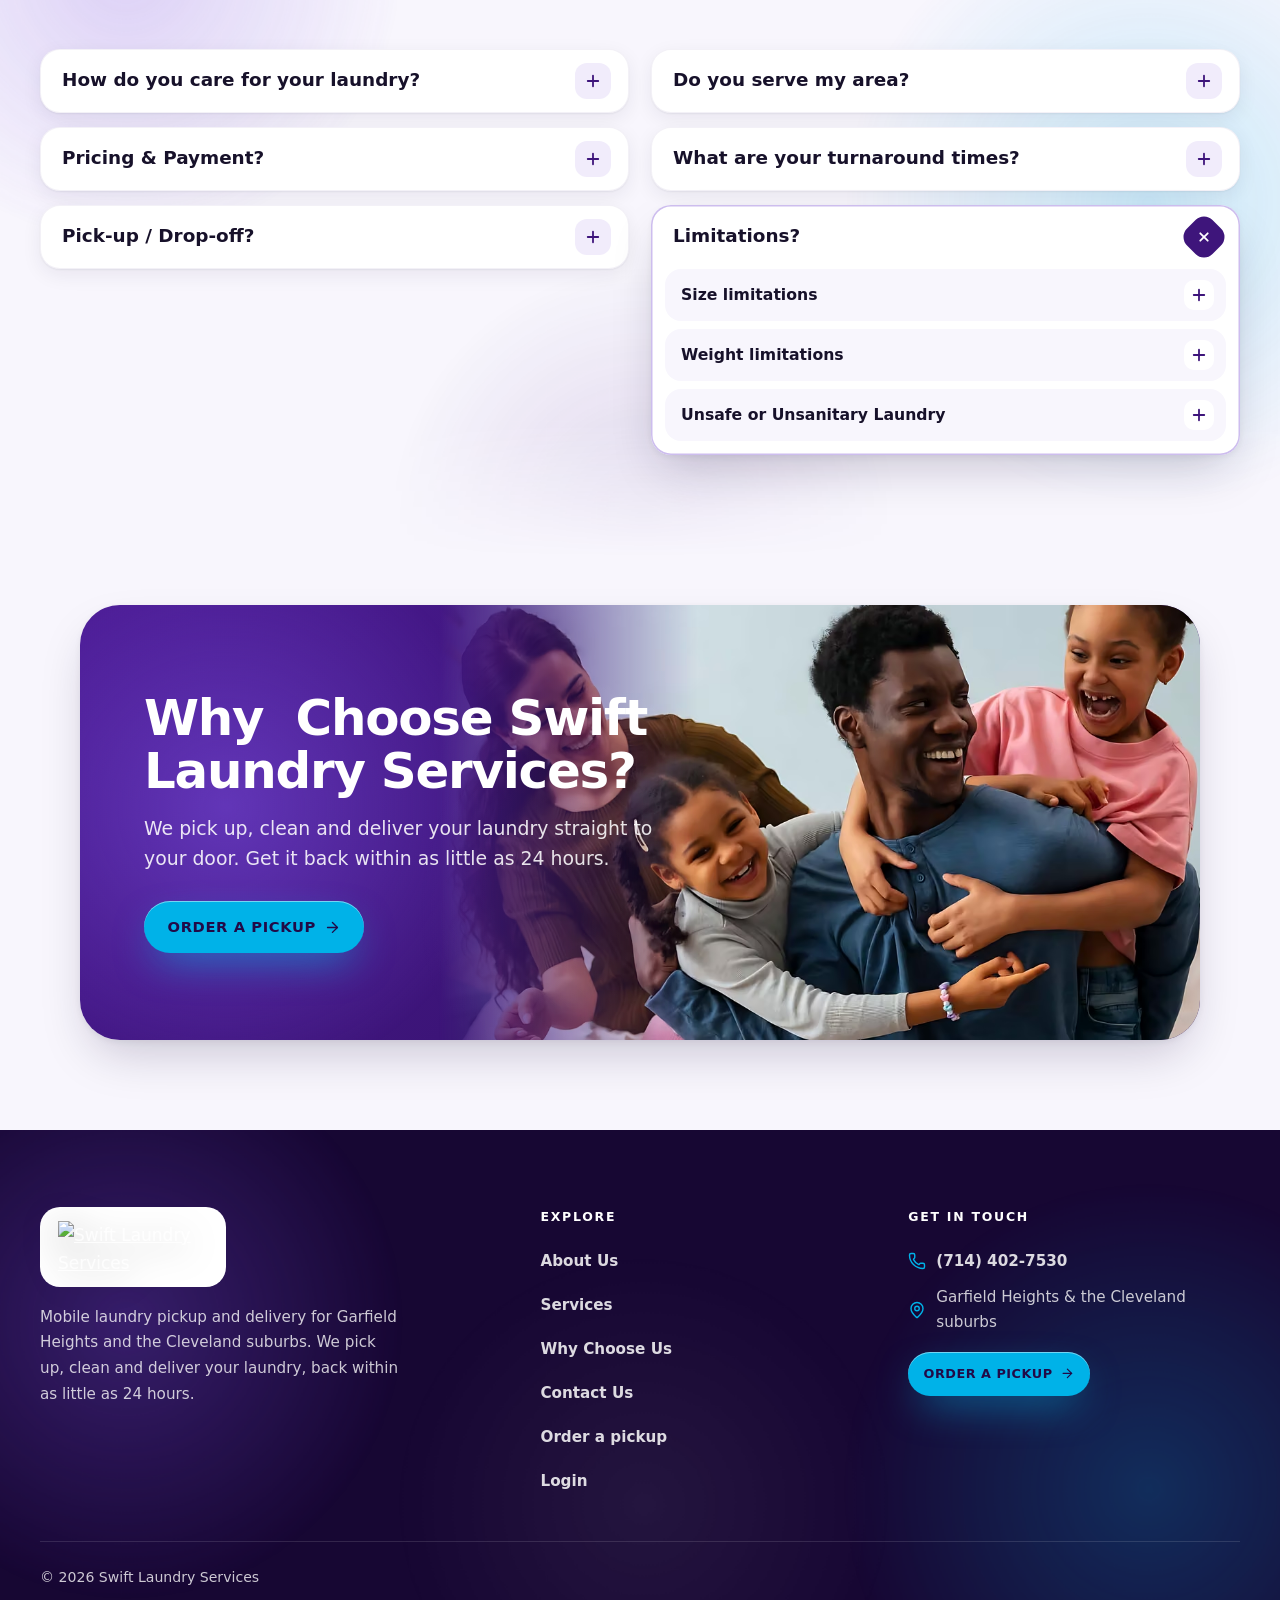
==== commit f3d967c2: "Version 3: modernized PDF design (glass UI, blobs, Lucide icons, Lenis smooth scroll, app-style mobi" ====
--- a/index.html
+++ b/index.html
@@ -5,21 +5,26 @@
 <meta name="viewport" content="width=device-width, initial-scale=1, viewport-fit=cover">
 <title>Swift Laundry Services | Mobile Laundry Pickup & Delivery in Garfield Heights</title>
 <meta name="description" content="Mobile laundry pickup and delivery in Garfield Heights and the Cleveland suburbs. We pick up, clean and deliver your laundry — back within as little as 24 hours.">
-<link rel="canonical" href="https://swift-laundry-services.github.io/website-pdf/">
+<link rel="canonical" href="https://swift-laundry-services.github.io/website-modern-pdf/">
 <meta name="theme-color" content="#3E157B">
+<meta name="color-scheme" content="light">
+<meta name="mobile-web-app-capable" content="yes">
+<meta name="apple-mobile-web-app-capable" content="yes">
+<meta name="apple-mobile-web-app-title" content="Swift Laundry">
+<meta name="apple-mobile-web-app-status-bar-style" content="default">
 <meta property="og:type" content="website">
 <meta property="og:site_name" content="Swift Laundry Services">
 <meta property="og:title" content="Swift Laundry Services | Mobile Laundry Pickup & Delivery in Garfield Heights">
 <meta property="og:description" content="Mobile laundry pickup and delivery in Garfield Heights and the Cleveland suburbs. We pick up, clean and deliver your laundry — back within as little as 24 hours.">
-<meta property="og:url" content="https://swift-laundry-services.github.io/website-pdf/">
-<meta property="og:image" content="https://swift-laundry-services.github.io/website-pdf/assets/img/og-image.png">
+<meta property="og:url" content="https://swift-laundry-services.github.io/website-modern-pdf/">
+<meta property="og:image" content="https://swift-laundry-services.github.io/website-modern-pdf/assets/img/og-image.png">
 <meta property="og:image:width" content="1200">
 <meta property="og:image:height" content="630">
 <meta property="og:image:alt" content="Swift Laundry Services — your most reliable mobile laundry solution">
 <meta name="twitter:card" content="summary_large_image">
 <meta name="twitter:title" content="Swift Laundry Services | Mobile Laundry Pickup & Delivery in Garfield Heights">
 <meta name="twitter:description" content="Mobile laundry pickup and delivery in Garfield Heights and the Cleveland suburbs. We pick up, clean and deliver your laundry — back within as little as 24 hours.">
-<meta name="twitter:image" content="https://swift-laundry-services.github.io/website-pdf/assets/img/og-image.png">
+<meta name="twitter:image" content="https://swift-laundry-services.github.io/website-modern-pdf/assets/img/og-image.png">
 <link rel="icon" href="favicon.ico" sizes="any">
 <link rel="icon" href="assets/img/favicon.svg" type="image/svg+xml">
 <link rel="apple-touch-icon" href="assets/img/apple-touch-icon.png">
@@ -30,11 +35,11 @@
 {
   "@context": "https://schema.org",
   "@type": "DryCleaningOrLaundry",
-  "@id": "https://swift-laundry-services.github.io/website-pdf/#business",
+  "@id": "https://swift-laundry-services.github.io/website-modern-pdf/#business",
   "name": "Swift Laundry Services",
-  "url": "https://swift-laundry-services.github.io/website-pdf/",
-  "logo": "https://swift-laundry-services.github.io/website-pdf/assets/img/logo.png",
-  "image": "https://swift-laundry-services.github.io/website-pdf/assets/img/og-image.png",
+  "url": "https://swift-laundry-services.github.io/website-modern-pdf/",
+  "logo": "https://swift-laundry-services.github.io/website-modern-pdf/assets/img/logo.png",
+  "image": "https://swift-laundry-services.github.io/website-modern-pdf/assets/img/og-image.png",
   "description": "Mobile laundry service: we pick up, clean and deliver your laundry straight to your door, back within as little as 24 hours.",
   "telephone": "+1-714-402-7530",
   "areaServed": [
@@ -78,127 +83,122 @@
 </head>
 <body>
 <a class="skip-link" href="#main">Skip to content</a>
-<header class="site-header site-header--home">
+<header class="site-header" data-header>
   <div class="bar">
-    <a class="brand" href="index.html" aria-label="Swift Laundry Services — home">
-      <img src="assets/img/logo.svg" alt="Swift Laundry Services" width="324" height="112" data-logo>
-    </a>
-    <nav class="primary-nav" aria-label="Main">
-      <ul class="nav-list">
-        <li><a href="about.html">About Us</a></li>
-        <li><a href="services.html">Services</a></li>
-        <li><a href="why-choose-us.html">Why Choose Us</a></li>
-        <li><a href="contact.html">Contact Us</a></li>
-        <li><a href="login.html">Login</a></li>
-      </ul>
-    </nav>
-    <a class="btn btn--purple header-member" href="login.html#create">Become a member</a>
-    <button class="menu-toggle" type="button" aria-expanded="false" aria-controls="site-menu" aria-label="Open menu">
-      <svg class="i-open" viewBox="0 0 22 16" aria-hidden="true" focusable="false"><path d="M0 1h22M0 8h22M0 15h22" stroke="currentColor" stroke-width="2"/></svg>
-      <svg class="i-close" viewBox="0 0 22 22" aria-hidden="true" focusable="false"><path d="M3 3l16 16M19 3 3 19" stroke="currentColor" stroke-width="2.2"/></svg>
-    </button>
-    <nav class="menu-panel" id="site-menu" aria-label="Menu" hidden>
-      <ul>
-        <li class="menu-main"><a href="about.html">About Us</a></li>
-        <li class="menu-main"><a href="services.html">Services</a></li>
-        <li class="menu-main"><a href="why-choose-us.html">Why Choose Us</a></li>
-        <li class="menu-main"><a href="contact.html">Contact Us</a></li>
-        <li><a href="login.html">Login / Create account</a></li>
-        <li><a href="order.html">Order a pickup</a></li>
-        <li><a href="tel:+17144027530" data-href="tel">Call <span data-bind="phone">(714) 402-7530</span></a></li>
-      </ul>
-      <a class="btn btn--cyan" href="login.html#create">Become a member</a>
-    </nav>
+    <a class="brand" href="index.html" aria-label="Swift Laundry Services — home"><img src="assets/img/logo.svg" alt="Swift Laundry Services" width="324" height="112" data-logo></a>
+    <nav class="primary-nav" aria-label="Main"><ul class="nav-list"><li><a href="about.html">About Us</a></li><li><a href="services.html">Services</a></li><li><a href="why-choose-us.html">Why Choose Us</a></li><li><a href="contact.html">Contact Us</a></li></ul></nav>
+    <div class="header-actions">
+      <a class="nav-login" href="login.html"><svg class="lu lu-log-in" viewBox="0 0 24 24" aria-hidden="true" focusable="false"><path d="m10 17 5-5-5-5" /> <path d="M15 12H3" /> <path d="M15 3h4a2 2 0 0 1 2 2v14a2 2 0 0 1-2 2h-4" /></svg>Login</a>
+      <a class="btn btn--purple btn--sm header-member" href="login.html#create">Become a member</a>
+      <a class="icon-btn header-call" href="tel:+17144027530" data-href="tel" aria-label="Call us on (714) 402-7530"><svg class="lu lu-phone" viewBox="0 0 24 24" aria-hidden="true" focusable="false"><path d="M13.832 16.568a1 1 0 0 0 1.213-.303l.355-.465A2 2 0 0 1 17 15h3a2 2 0 0 1 2 2v3a2 2 0 0 1-2 2A18 18 0 0 1 2 4a2 2 0 0 1 2-2h3a2 2 0 0 1 2 2v3a2 2 0 0 1-.8 1.6l-.468.351a1 1 0 0 0-.292 1.233 14 14 0 0 0 6.392 6.384" /></svg></a>
+      <button class="icon-btn menu-toggle" type="button" aria-expanded="false" aria-controls="site-menu" aria-label="Open menu"><svg class="lu lu-menu i-open" viewBox="0 0 24 24" aria-hidden="true" focusable="false"><path d="M4 5h16" /> <path d="M4 12h16" /> <path d="M4 19h16" /></svg><svg class="lu lu-x i-close" viewBox="0 0 24 24" aria-hidden="true" focusable="false"><path d="M18 6 6 18" /> <path d="m6 6 12 12" /></svg></button>
+    </div>
   </div>
 </header>
+<nav class="menu-panel" id="site-menu" aria-label="Menu" hidden>
+  <ul><li><a href="index.html" aria-current="page"><svg class="lu lu-house" viewBox="0 0 24 24" aria-hidden="true" focusable="false"><path d="M15 21v-8a1 1 0 0 0-1-1h-4a1 1 0 0 0-1 1v8" /> <path d="M3 10a2 2 0 0 1 .709-1.528l7-6a2 2 0 0 1 2.582 0l7 6A2 2 0 0 1 21 10v9a2 2 0 0 1-2 2H5a2 2 0 0 1-2-2z" /></svg><span>Home</span></a></li><li><a href="about.html"><svg class="lu lu-users-round" viewBox="0 0 24 24" aria-hidden="true" focusable="false"><path d="M18 21a8 8 0 0 0-16 0" /> <circle cx="10" cy="8" r="5" /> <path d="M22 20c0-3.37-2-6.5-4-8a5 5 0 0 0-.45-8.3" /></svg><span>About Us</span></a></li><li><a href="services.html"><svg class="lu lu-washing-machine" viewBox="0 0 24 24" aria-hidden="true" focusable="false"><path d="M3 6h3" /> <path d="M17 6h.01" /> <rect width="18" height="20" x="3" y="2" rx="2" /> <circle cx="12" cy="13" r="5" /> <path d="M12 18a2.5 2.5 0 0 0 0-5 2.5 2.5 0 0 1 0-5" /></svg><span>Services</span></a></li><li><a href="why-choose-us.html"><svg class="lu lu-badge-check" viewBox="0 0 24 24" aria-hidden="true" focusable="false"><path d="M3.85 8.62a4 4 0 0 1 4.78-4.77 4 4 0 0 1 6.74 0 4 4 0 0 1 4.78 4.78 4 4 0 0 1 0 6.74 4 4 0 0 1-4.77 4.78 4 4 0 0 1-6.75 0 4 4 0 0 1-4.78-4.77 4 4 0 0 1 0-6.76Z" /> <path d="m16 9-5.5 5.5L8 12" /></svg><span>Why Choose Us</span></a></li><li><a href="contact.html"><svg class="lu lu-message-circle-more" viewBox="0 0 24 24" aria-hidden="true" focusable="false"><path d="M2.992 16.342a2 2 0 0 1 .094 1.167l-1.065 3.29a1 1 0 0 0 1.236 1.168l3.413-.998a2 2 0 0 1 1.099.092 10 10 0 1 0-4.777-4.719" /> <path d="M8 12h.01" /> <path d="M12 12h.01" /> <path d="M16 12h.01" /></svg><span>Contact Us</span></a></li><li><a href="order.html"><svg class="lu lu-truck" viewBox="0 0 24 24" aria-hidden="true" focusable="false"><path d="M14 18V6a2 2 0 0 0-2-2H4a2 2 0 0 0-2 2v11a1 1 0 0 0 1 1h2" /> <path d="M15 18H9" /> <path d="M19 18h2a1 1 0 0 0 1-1v-3.65a1 1 0 0 0-.22-.624l-3.48-4.35A1 1 0 0 0 17.52 8H14" /> <circle cx="17" cy="18" r="2" /> <circle cx="7" cy="18" r="2" /></svg><span>Order a pickup</span></a></li><li><a href="login.html"><svg class="lu lu-log-in" viewBox="0 0 24 24" aria-hidden="true" focusable="false"><path d="m10 17 5-5-5-5" /> <path d="M15 12H3" /> <path d="M15 3h4a2 2 0 0 1 2 2v14a2 2 0 0 1-2 2h-4" /></svg><span>Login</span></a></li><li><a href="login.html#create"><svg class="lu lu-user-round-plus" viewBox="0 0 24 24" aria-hidden="true" focusable="false"><path d="M2 21a8 8 0 0 1 13.292-6" /> <circle cx="10" cy="8" r="5" /> <path d="M19 16v6" /> <path d="M22 19h-6" /></svg><span>Become a member</span></a></li><li class="menu-call"><a href="tel:+17144027530" data-href="tel"><svg class="lu lu-phone" viewBox="0 0 24 24" aria-hidden="true" focusable="false"><path d="M13.832 16.568a1 1 0 0 0 1.213-.303l.355-.465A2 2 0 0 1 17 15h3a2 2 0 0 1 2 2v3a2 2 0 0 1-2 2A18 18 0 0 1 2 4a2 2 0 0 1 2-2h3a2 2 0 0 1 2 2v3a2 2 0 0 1-.8 1.6l-.468.351a1 1 0 0 0-.292 1.233 14 14 0 0 0 6.392 6.384" /></svg><span>Call <span data-bind="phone">(714) 402-7530</span></span></a></li></ul>
+</nav>
 <main id="main">
 <section class="hero" aria-labelledby="hero-title">
-  <div class="hero-bg"><picture><source type="image/webp" srcset="assets/img/design/hero-woman-640.webp 640w, assets/img/design/hero-woman-1037.webp 1037w" sizes="100vw"><img src="assets/img/design/hero-woman-1037.jpg" alt="Smiling woman holding a fresh, clean white towel to her face" width="1037" height="496" fetchpriority="high" decoding="async"></picture></div>
-  <div class="hero-box">
-    <h1 id="hero-title">Your most reliable mobile laundry solution</h1>
-    <p>We pick up, clean and deliver your laundry straight to your door. Get it back within as little as 24 hours.</p>
-    <a class="btn btn--purple" href="order.html">Order a pickup</a>
+  <div class="hero-inner">
+    <div class="hero-bg"><picture><source type="image/avif" srcset="assets/img/design/hero-woman-800.avif 800w, assets/img/design/hero-woman-1600.avif 1600w, assets/img/design/hero-woman-2560.avif 2560w, assets/img/design/hero-woman-3840.avif 3840w" sizes="(max-width: 860px) 100vw, min(1440px, 100vw)"><source type="image/webp" srcset="assets/img/design/hero-woman-800.webp 800w, assets/img/design/hero-woman-1600.webp 1600w, assets/img/design/hero-woman-2560.webp 2560w, assets/img/design/hero-woman-3840.webp 3840w" sizes="(max-width: 860px) 100vw, min(1440px, 100vw)"><img src="assets/img/design/hero-woman-1600.jpg" alt="Smiling woman holding a fresh, clean white towel to her face" width="1600" height="765" fetchpriority="high" decoding="async"></picture></div>
+    <div class="hero-box">
+      <span class="hero-chip"><span class="dot"><svg class="lu lu-check" viewBox="0 0 24 24" aria-hidden="true" focusable="false"><path d="M20 6 9 17l-5-5" /></svg></span>Pickup &amp; delivery · Garfield Heights</span>
+      <h1 id="hero-title">Your most reliable mobile laundry solution</h1>
+      <p>We pick up, clean and deliver your laundry straight to your door. Get it back within as little as 24 hours.</p>
+      <div class="hero-actions"><a class="btn btn--purple" href="order.html">Order a pickup <svg class="lu lu-arrow-right" viewBox="0 0 24 24" aria-hidden="true" focusable="false"><path d="M5 12h14" /> <path d="m12 5 7 7-7 7" /></svg></a><a class="btn btn--outline" href="services.html">Services &amp; prices</a></div>
+      <ul class="trust" role="list"><li><svg class="lu lu-timer" viewBox="0 0 24 24" aria-hidden="true" focusable="false"><line x1="10" x2="14" y1="2" y2="2" /> <line x1="12" x2="15" y1="14" y2="11" /> <circle cx="12" cy="14" r="8" /></svg>Back in as little as 24 hours</li><li><svg class="lu lu-truck" viewBox="0 0 24 24" aria-hidden="true" focusable="false"><path d="M14 18V6a2 2 0 0 0-2-2H4a2 2 0 0 0-2 2v11a1 1 0 0 0 1 1h2" /> <path d="M15 18H9" /> <path d="M19 18h2a1 1 0 0 0 1-1v-3.65a1 1 0 0 0-.22-.624l-3.48-4.35A1 1 0 0 0 17.52 8H14" /> <circle cx="17" cy="18" r="2" /> <circle cx="7" cy="18" r="2" /></svg>Our own pickup team</li><li><svg class="lu lu-leaf" viewBox="0 0 24 24" aria-hidden="true" focusable="false"><path d="M11 20a10 10 0 0010-10 25.9 25.9 0 00-1.04-7.281 1 1 0 00-1.755-.325C15.833 5.5 13 5.5 9.8 6.1A7 7 0 0011 20" /> <path d="M2 21a5 5 0 012.911-4.544C7.613 15.212 8.351 15.24 11 13" /></svg>Eco-friendly options</li></ul>
+    </div>
   </div>
 </section>
 
 <section class="why" aria-labelledby="why-title">
+  <div class="panel has-blobs"><div class="blobs blobs--dark" aria-hidden="true"><span class="blob b1"></span><span class="blob b2"></span><span class="blob b3"></span></div>
   <div class="wrap">
-    <div class="why-photo"><picture><source type="image/webp" srcset="assets/img/design/why-laundromat-400.webp 400w, assets/img/design/why-laundromat-620.webp 620w" sizes="(min-width: 861px) 27vw, 90vw"><img src="assets/img/design/why-laundromat-620.jpg" alt="Smiling laundry attendant loading clean white laundry from a front-loading machine" width="620" height="670" loading="lazy" decoding="async"></picture></div>
+    <div data-reveal class="why-photo"><picture><source type="image/avif" srcset="assets/img/design/why-laundromat-480.avif 480w, assets/img/design/why-laundromat-800.avif 800w, assets/img/design/why-laundromat-1200.avif 1200w, assets/img/design/why-laundromat-1600.avif 1600w, assets/img/design/why-laundromat-2400.avif 2400w" sizes="(max-width: 980px) min(520px, 90vw), 33vw"><source type="image/webp" srcset="assets/img/design/why-laundromat-480.webp 480w, assets/img/design/why-laundromat-800.webp 800w, assets/img/design/why-laundromat-1200.webp 1200w, assets/img/design/why-laundromat-1600.webp 1600w, assets/img/design/why-laundromat-2400.webp 2400w" sizes="(max-width: 980px) min(520px, 90vw), 33vw"><img src="assets/img/design/why-laundromat-1600.jpg" alt="Smiling laundry attendant loading clean white laundry from a front-loading machine" width="1600" height="1729" loading="lazy" decoding="async"></picture></div>
     <div>
-      <h2 class="h-lg" id="why-title">Why&nbsp; Choose Swift<br>Laundry Services?</h2>
+      <h2 data-reveal class="h-lg" id="why-title">Why&nbsp; Choose Swift<br>Laundry Services?</h2>
       <ul class="why-list" role="list">
-      <li><img src="assets/img/design/icons/box.svg" alt="" width="128" height="101" loading="lazy"><div><h3>Convenience at Your Doorstep.</h3><p>Skip the commute! We pick up, clean, and deliver your clothes right to you, fitting seamlessly into your busy life.</p></div></li>
-      <li><img src="assets/img/design/icons/time.svg" alt="" width="128" height="110" loading="lazy"><div><h3>Save Time</h3><p>Reclaim your hours! With us, you gain extra time for what matters whether it’s a new hobby, family, or just relaxation.</p></div></li>
-      <li><img src="assets/img/design/icons/smile.svg" alt="" width="128" height="128" loading="lazy"><div><h3>Service that Fits Your Life</h3><p>Weekly, bi-weekly or one-time pickups, eco-friendly and hypoallergenic detergent options, and cash, card, Apple Pay, Zelle or PayPal — laundry on your terms.</p></div></li>
+      <li><span class="icon-tile"><svg class="lu lu-package" viewBox="0 0 24 24" aria-hidden="true" focusable="false"><path d="M11 21.73a2 2 0 0 0 2 0l7-4A2 2 0 0 0 21 16V8a2 2 0 0 0-1-1.73l-7-4a2 2 0 0 0-2 0l-7 4A2 2 0 0 0 3 8v8a2 2 0 0 0 1 1.73z" /> <path d="M12 22V12" /> <polyline points="3.29 7 12 12 20.71 7" /> <path d="m7.5 4.27 9 5.15" /></svg></span><div><h3>Convenience at Your Doorstep.</h3><p>Skip the commute! We pick up, clean, and deliver your clothes right to you, fitting seamlessly into your busy life.</p></div></li>
+      <li><span class="icon-tile"><svg class="lu lu-clock" viewBox="0 0 24 24" aria-hidden="true" focusable="false"><circle cx="12" cy="12" r="10" /> <path d="M12 6v6l4 2" /></svg></span><div><h3>Save Time</h3><p>Reclaim your hours! With us, you gain extra time for what matters whether it’s a new hobby, family, or just relaxation.</p></div></li>
+      <li><span class="icon-tile"><svg class="lu lu-smile" viewBox="0 0 24 24" aria-hidden="true" focusable="false"><path d="M15 10V9" /> <path d="M16.472 15a6 6 0 01-8.943 0" /> <path d="M9 10V9" /> <circle cx="12" cy="12" r="10" /></svg></span><div><h3>Service that Fits Your Life</h3><p>Weekly, bi-weekly or one-time pickups, eco-friendly and hypoallergenic detergent options, and cash, card, Apple Pay, Zelle or PayPal — laundry on your terms.</p></div></li>
       </ul>
     </div>
   </div>
-</section>
-
-<section class="reviews" aria-labelledby="reviews-title">
-  <span class="eyebrow">Service you’ll love!</span>
-  <h2 class="h-lg" id="reviews-title">What people think of us</h2>
-  <div class="carousel" data-carousel>
-    <!-- TODO(owner): add more REAL reviews as extra <figure class="review"> blocks; arrows appear automatically when there is more than one.
-         The PDF's second sample review ("I recommend Poplin to everyone…") names another laundry company, so it is not used. -->
-    <div class="carousel-track" aria-live="polite">
-      <figure class="review">
-        <div class="avatar"><svg aria-hidden="true" focusable="false" viewBox="0 0 182.0 187.0" width="182" height="187"><path fill="#FFFFFF" d="M176.63 90.06C176.63 137.35 138.29 175.69 91.00 175.69C43.71 175.69 5.37 137.35 5.37 90.06C5.37 42.76 43.71 4.42 91.00 4.42C138.29 4.42 176.63 42.76 176.63 90.06"/><path fill="#A5A5A5" d="M159.15 144.90C152.85 130.55 137.35 113.55 122.51 107.87C115.18 105.06 111.14 110.22 104.50 112.31C93.53 115.77 83.78 114.85 73.29 110.65C68.02 108.55 66.38 105.61 59.88 107.74C42.70 113.35 25.04 135.73 19.89 152.62C14.88 169.04 21.31 171.50 35.64 174.46C69.43 181.45 106.54 181.64 140.47 175.52C145.56 174.60 157.02 173.01 160.47 169.62C167.07 163.15 162.34 152.16 159.15 144.90"/><path fill="#A5A5A5" d="M116.83 39.89C81.94 6.14 30.10 58.95 64.76 93.29C99.66 127.88 152.47 74.35 116.83 39.89"/></svg></div>
-        <blockquote><p>Best prices in Garfield Heights area and service is perfection. Had to order uniform cleaning for my office and they were prompt and super professional.</p></blockquote>
-        <figcaption class="visually-hidden">Swift Laundry Services customer, rated 5 out of 5</figcaption>
-        <div class="stars" aria-hidden="true"><svg viewBox="0 0 24 24" aria-hidden="true" focusable="false"><path fill="currentColor" d="M12 2.5l2.9 6.1 6.6.8-4.9 4.6 1.3 6.6L12 17.3l-5.9 3.3 1.3-6.6-4.9-4.6 6.6-.8z"/></svg><svg viewBox="0 0 24 24" aria-hidden="true" focusable="false"><path fill="currentColor" d="M12 2.5l2.9 6.1 6.6.8-4.9 4.6 1.3 6.6L12 17.3l-5.9 3.3 1.3-6.6-4.9-4.6 6.6-.8z"/></svg><svg viewBox="0 0 24 24" aria-hidden="true" focusable="false"><path fill="currentColor" d="M12 2.5l2.9 6.1 6.6.8-4.9 4.6 1.3 6.6L12 17.3l-5.9 3.3 1.3-6.6-4.9-4.6 6.6-.8z"/></svg><svg viewBox="0 0 24 24" aria-hidden="true" focusable="false"><path fill="currentColor" d="M12 2.5l2.9 6.1 6.6.8-4.9 4.6 1.3 6.6L12 17.3l-5.9 3.3 1.3-6.6-4.9-4.6 6.6-.8z"/></svg><svg viewBox="0 0 24 24" aria-hidden="true" focusable="false"><path fill="currentColor" d="M12 2.5l2.9 6.1 6.6.8-4.9 4.6 1.3 6.6L12 17.3l-5.9 3.3 1.3-6.6-4.9-4.6 6.6-.8z"/></svg></div>
-      </figure>
-    </div>
-    <button class="carousel-btn carousel-btn--prev" type="button" aria-label="Previous review" hidden><svg class="" viewBox="0 0 24 24" aria-hidden="true" focusable="false"><path d="M19 12H5M12 19l-7-7 7-7"/></svg></button>
-    <button class="carousel-btn carousel-btn--next" type="button" aria-label="Next review" hidden><svg class="" viewBox="0 0 24 24" aria-hidden="true" focusable="false"><path d="M5 12h14M12 5l7 7-7 7"/></svg></button>
+</div>
+</section>
+
+<section class="reviews has-blobs" aria-labelledby="reviews-title">
+  <div class="blobs" aria-hidden="true"><span class="blob b1"></span><span class="blob b2"></span><span class="blob b3"></span></div>
+  <div class="wrap reviews-head">
+    <div><span class="eyebrow" data-reveal>Service you’ll love!</span><h2 data-reveal class="h-lg" id="reviews-title">What people think of us</h2></div>
+    <div class="t-controls" data-t-controls hidden>
+      <button class="t-btn t-btn--play" type="button" data-t-toggle aria-label="Pause automatic sliding"><svg class="lu lu-pause i-pause" viewBox="0 0 24 24" aria-hidden="true" focusable="false"><rect x="14" y="3" width="5" height="18" rx="1" /> <rect x="5" y="3" width="5" height="18" rx="1" /></svg><svg class="lu lu-play i-play" viewBox="0 0 24 24" aria-hidden="true" focusable="false"><path d="M5 5a2 2 0 0 1 3.008-1.728l11.997 6.998a2 2 0 0 1 .003 3.458l-12 7A2 2 0 0 1 5 19z" /></svg></button>
+      <button class="t-btn" type="button" data-t-prev aria-label="Previous review"><svg class="lu lu-chevron-left" viewBox="0 0 24 24" aria-hidden="true" focusable="false"><path d="m15 18-6-6 6-6" /></svg></button>
+      <button class="t-btn" type="button" data-t-next aria-label="Next review"><svg class="lu lu-chevron-right" viewBox="0 0 24 24" aria-hidden="true" focusable="false"><path d="m9 18 6-6-6-6" /></svg></button>
+    </div>
+  </div>
+  <div class="t-viewport" data-testimonials>
+    <!-- Slides are rendered from SWIFT_CONFIG.testimonials in assets/js/site-config.js. This one is the no-JS fallback. -->
+    <ul class="t-track" role="list" aria-label="Customer reviews" aria-live="off" tabindex="0">
+      <li class="t-card t-card--real">
+        <div class="t-top"><span class="t-quote" aria-hidden="true"><svg class="lu lu-quote" viewBox="0 0 24 24" aria-hidden="true" focusable="false"><path d="M16 3a2 2 0 0 0-2 2v6a2 2 0 0 0 2 2 1 1 0 0 1 1 1v1a2 2 0 0 1-2 2 1 1 0 0 0-1 1v2a1 1 0 0 0 1 1 6 6 0 0 0 6-6V5a2 2 0 0 0-2-2z" /> <path d="M5 3a2 2 0 0 0-2 2v6a2 2 0 0 0 2 2 1 1 0 0 1 1 1v1a2 2 0 0 1-2 2 1 1 0 0 0-1 1v2a1 1 0 0 0 1 1 6 6 0 0 0 6-6V5a2 2 0 0 0-2-2z" /></svg></span><span class="stars" role="img" aria-label="Rated 5 out of 5"><svg class="lu lu-star" viewBox="0 0 24 24" aria-hidden="true" focusable="false"><path d="M11.525 2.295a.53.53 0 0 1 .95 0l2.31 4.679a2.123 2.123 0 0 0 1.595 1.16l5.166.756a.53.53 0 0 1 .294.904l-3.736 3.638a2.123 2.123 0 0 0-.611 1.878l.882 5.14a.53.53 0 0 1-.771.56l-4.618-2.428a2.122 2.122 0 0 0-1.973 0L6.396 21.01a.53.53 0 0 1-.77-.56l.881-5.139a2.122 2.122 0 0 0-.611-1.879L2.16 9.795a.53.53 0 0 1 .294-.906l5.165-.755a2.122 2.122 0 0 0 1.597-1.16z" /></svg><svg class="lu lu-star" viewBox="0 0 24 24" aria-hidden="true" focusable="false"><path d="M11.525 2.295a.53.53 0 0 1 .95 0l2.31 4.679a2.123 2.123 0 0 0 1.595 1.16l5.166.756a.53.53 0 0 1 .294.904l-3.736 3.638a2.123 2.123 0 0 0-.611 1.878l.882 5.14a.53.53 0 0 1-.771.56l-4.618-2.428a2.122 2.122 0 0 0-1.973 0L6.396 21.01a.53.53 0 0 1-.77-.56l.881-5.139a2.122 2.122 0 0 0-.611-1.879L2.16 9.795a.53.53 0 0 1 .294-.906l5.165-.755a2.122 2.122 0 0 0 1.597-1.16z" /></svg><svg class="lu lu-star" viewBox="0 0 24 24" aria-hidden="true" focusable="false"><path d="M11.525 2.295a.53.53 0 0 1 .95 0l2.31 4.679a2.123 2.123 0 0 0 1.595 1.16l5.166.756a.53.53 0 0 1 .294.904l-3.736 3.638a2.123 2.123 0 0 0-.611 1.878l.882 5.14a.53.53 0 0 1-.771.56l-4.618-2.428a2.122 2.122 0 0 0-1.973 0L6.396 21.01a.53.53 0 0 1-.77-.56l.881-5.139a2.122 2.122 0 0 0-.611-1.879L2.16 9.795a.53.53 0 0 1 .294-.906l5.165-.755a2.122 2.122 0 0 0 1.597-1.16z" /></svg><svg class="lu lu-star" viewBox="0 0 24 24" aria-hidden="true" focusable="false"><path d="M11.525 2.295a.53.53 0 0 1 .95 0l2.31 4.679a2.123 2.123 0 0 0 1.595 1.16l5.166.756a.53.53 0 0 1 .294.904l-3.736 3.638a2.123 2.123 0 0 0-.611 1.878l.882 5.14a.53.53 0 0 1-.771.56l-4.618-2.428a2.122 2.122 0 0 0-1.973 0L6.396 21.01a.53.53 0 0 1-.77-.56l.881-5.139a2.122 2.122 0 0 0-.611-1.879L2.16 9.795a.53.53 0 0 1 .294-.906l5.165-.755a2.122 2.122 0 0 0 1.597-1.16z" /></svg><svg class="lu lu-star" viewBox="0 0 24 24" aria-hidden="true" focusable="false"><path d="M11.525 2.295a.53.53 0 0 1 .95 0l2.31 4.679a2.123 2.123 0 0 0 1.595 1.16l5.166.756a.53.53 0 0 1 .294.904l-3.736 3.638a2.123 2.123 0 0 0-.611 1.878l.882 5.14a.53.53 0 0 1-.771.56l-4.618-2.428a2.122 2.122 0 0 0-1.973 0L6.396 21.01a.53.53 0 0 1-.77-.56l.881-5.139a2.122 2.122 0 0 0-.611-1.879L2.16 9.795a.53.53 0 0 1 .294-.906l5.165-.755a2.122 2.122 0 0 0 1.597-1.16z" /></svg></span></div>
+        <blockquote class="t-text"><p>Best prices in Garfield Heights area and service is perfection. Had to order uniform cleaning for my office and they were prompt and super professional.</p></blockquote>
+        <div class="t-who"><span class="t-avatar" aria-hidden="true"><svg class="lu lu-user-round" viewBox="0 0 24 24" aria-hidden="true" focusable="false"><circle cx="12" cy="8" r="5" /> <path d="M20 21a8 8 0 0 0-16 0" /></svg></span><div><p class="t-name">Swift Laundry customer</p><p class="t-meta">Office uniform cleaning · Garfield Heights area</p></div></div>
+      </li>
+    </ul>
+    <div class="t-dots" data-t-dots hidden></div>
+    <p class="t-note" data-t-note hidden>Cards marked “Sample review” are placeholders and will be replaced with real customer reviews.</p>
   </div>
 </section>
 
 <section class="strip" aria-label="Your laundry like you’ve never seen it">
-  <picture><source type="image/webp" srcset="assets/img/design/laundry-strip-800.webp 800w, assets/img/design/laundry-strip-1280.webp 1280w, assets/img/design/laundry-strip-1920.webp 1920w" sizes="100vw"><img src="assets/img/design/laundry-strip-1280.jpg" alt="Neatly folded colourful clothes, pressed shirts on hangers and stacked denim jeans" width="1920" height="812" loading="lazy" decoding="async"></picture>
+  <div class="panel">
+  <picture><source type="image/avif" srcset="assets/img/design/laundry-strip-800.avif 800w, assets/img/design/laundry-strip-1600.avif 1600w, assets/img/design/laundry-strip-2560.avif 2560w, assets/img/design/laundry-strip-3840.avif 3840w" sizes="(max-width: 860px) 100vw, min(1440px, 100vw)"><source type="image/webp" srcset="assets/img/design/laundry-strip-800.webp 800w, assets/img/design/laundry-strip-1600.webp 1600w, assets/img/design/laundry-strip-2560.webp 2560w, assets/img/design/laundry-strip-3840.webp 3840w" sizes="(max-width: 860px) 100vw, min(1440px, 100vw)"><img src="assets/img/design/laundry-strip-1600.jpg" alt="Neatly folded colourful clothes, pressed shirts on hangers and stacked denim jeans" width="1600" height="677" loading="lazy" decoding="async"></picture>
   <p class="strip-banner">Your laundry like you’ve<br>never seen them</p>
-</section>
-
-<section class="faq-section" id="faq" aria-labelledby="faq-title">
-  <span class="eyebrow">Want to know more?</span>
-  <h2 class="faq-title" id="faq-title">Frequently asked <strong>questions</strong></h2>
+</div>
+</section>
+
+<section class="faq-section has-blobs" id="faq" aria-labelledby="faq-title"><div class="blobs" aria-hidden="true"><span class="blob b1"></span><span class="blob b2"></span><span class="blob b3"></span></div>
+  <div class="wrap center"><span class="eyebrow" data-reveal>Want to know more?</span>
+  <h2 class="faq-title" id="faq-title">Frequently asked <strong>questions</strong></h2></div>
   <div class="wrap faq-cols">
     <div class="faq-col">
-      <details class="faq">
-        <summary>How do you care for your laundry?<span class="pm" aria-hidden="true"></span></summary>
+      <details data-reveal class="faq">
+        <summary>How do you care for your laundry?<span class="pm" aria-hidden="true"><svg class="lu lu-plus" viewBox="0 0 24 24" aria-hidden="true" focusable="false"><path d="M5 12h14" /> <path d="M12 5v14" /></svg></span></summary>
         <div class="faq-body"><p>Every order is sorted, stains are pre-treated, and your laundry is washed, dried and neatly folded before it comes back to you. If you have sensitive skin or prefer greener products, ask for our eco-friendly or hypoallergenic detergent options.</p></div>
       </details>
-      <details class="faq">
-        <summary>Pricing &amp; Payment?<span class="pm" aria-hidden="true"></span></summary>
+      <details data-reveal class="faq">
+        <summary>Pricing &amp; Payment?<span class="pm" aria-hidden="true"><svg class="lu lu-plus" viewBox="0 0 24 24" aria-hidden="true" focusable="false"><path d="M5 12h14" /> <path d="M12 5v14" /></svg></span></summary>
         <div class="faq-body"><p>Wash &amp; fold is priced by the bag: <strong data-price="washFold.0.price">$41.99</strong> for a half bag (1–10 lbs), <strong data-price="washFold.1.price">$56.99</strong> for one full bag (10–25 lbs) and <strong data-price="washFold.2.price">$79.99</strong> for two full bags (25–40 lbs). Any additional weight is <span data-price="extraPerLb">$1.90</span>/lb, and we weigh your order at pickup. See all prices on our <a href="services.html">Services page</a>.</p><p>We accept cash, card, Apple Pay, Zelle and PayPal.</p></div>
       </details>
-      <details class="faq">
-        <summary>Pick-up / Drop-off?<span class="pm" aria-hidden="true"></span></summary>
+      <details data-reveal class="faq">
+        <summary>Pick-up / Drop-off?<span class="pm" aria-hidden="true"><svg class="lu lu-plus" viewBox="0 0 24 24" aria-hidden="true" focusable="false"><path d="M5 12h14" /> <path d="M12 5v14" /></svg></span></summary>
         <div class="faq-body"><p>Pickup and delivery are handled directly by our own team, not third parties, with weekly, bi-weekly or one-time pickups. <a href="order.html">Request a pickup</a> or call us on <a href="tel:+17144027530" data-href="tel">(714) 402-7530</a>.</p></div>
       </details>
     </div>
     <div class="faq-col">
-      <details class="faq">
-        <summary>Do you serve my area?<span class="pm" aria-hidden="true"></span></summary>
+      <details data-reveal class="faq">
+        <summary>Do you serve my area?<span class="pm" aria-hidden="true"><svg class="lu lu-plus" viewBox="0 0 24 24" aria-hidden="true" focusable="false"><path d="M5 12h14" /> <path d="M12 5v14" /></svg></span></summary>
         <div class="faq-body"><p>We serve Garfield Heights and the Cleveland suburbs. Not sure if your street is covered? Call us on <a href="tel:+17144027530" data-href="tel">(714) 402-7530</a> and we’ll let you know.</p></div>
       </details>
-      <details class="faq">
-        <summary>What are your turnaround times?<span class="pm" aria-hidden="true"></span></summary>
+      <details data-reveal class="faq">
+        <summary>What are your turnaround times?<span class="pm" aria-hidden="true"><svg class="lu lu-plus" viewBox="0 0 24 24" aria-hidden="true" focusable="false"><path d="M5 12h14" /> <path d="M12 5v14" /></svg></span></summary>
         <div class="faq-body"><p>You can get your laundry back within as little as 24 hours. Let us know when you book if you need it back by a certain day.</p></div>
       </details>
-      <details class="faq faq--parent" open>
-        <summary>Limitations?<span class="pm" aria-hidden="true"></span></summary>
+      <details data-reveal class="faq faq--parent" open>
+        <summary>Limitations?<span class="pm" aria-hidden="true"><svg class="lu lu-plus" viewBox="0 0 24 24" aria-hidden="true" focusable="false"><path d="M5 12h14" /> <path d="M12 5v14" /></svg></span></summary>
         <div class="faq-body">
           <details class="faq-sub">
-            <summary>Size limitations<span class="pm" aria-hidden="true"></span></summary>
+            <summary>Size limitations<span class="pm" aria-hidden="true"><svg class="lu lu-plus" viewBox="0 0 24 24" aria-hidden="true" focusable="false"><path d="M5 12h14" /> <path d="M12 5v14" /></svg></span></summary>
             <div class="faq-body"><p>Very large or bulky items may need special handling. Please call us on <a href="tel:+17144027530" data-href="tel">(714) 402-7530</a> before your pickup and we’ll let you know what we can take.</p></div>
           </details>
           <details class="faq-sub">
-            <summary>Weight limitations<span class="pm" aria-hidden="true"></span></summary>
+            <summary>Weight limitations<span class="pm" aria-hidden="true"><svg class="lu lu-plus" viewBox="0 0 24 24" aria-hidden="true" focusable="false"><path d="M5 12h14" /> <path d="M12 5v14" /></svg></span></summary>
             <div class="faq-body"><p>Our bag prices cover up to 40 lbs (two full bags). Any additional weight is <span data-price="extraPerLb">$1.90</span>/lb, and we weigh your order at pickup.</p></div>
           </details>
           <details class="faq-sub">
-            <summary>Unsafe or Unsanitary Laundry<span class="pm" aria-hidden="true"></span></summary>
+            <summary>Unsafe or Unsanitary Laundry<span class="pm" aria-hidden="true"><svg class="lu lu-plus" viewBox="0 0 24 24" aria-hidden="true" focusable="false"><path d="M5 12h14" /> <path d="M12 5v14" /></svg></span></summary>
             <div class="faq-body"><p>For everyone’s safety we may not be able to accept laundry that is unsafe or unsanitary to handle. Please let us know about anything unusual when you book.</p></div>
           </details>
         </div>
@@ -208,37 +208,55 @@
 </section>
 
 <section class="cta" aria-label="Book a pickup">
-  <div class="cta-photo"><picture><source type="image/webp" srcset="assets/img/design/cta-family-700.webp 700w, assets/img/design/cta-family-1365.webp 1365w" sizes="(min-width: 861px) 71vw, 100vw"><img src="assets/img/design/cta-family-1365.jpg" alt="" width="1896" height="750" loading="lazy" decoding="async"></picture></div>
-  <div class="cta-copy">
+  <div class="panel has-blobs"><div class="blobs blobs--dark" aria-hidden="true"><span class="blob b1"></span><span class="blob b2"></span><span class="blob b3"></span></div>
+  <div class="cta-photo"><picture><source type="image/avif" srcset="assets/img/design/cta-family-800.avif 800w, assets/img/design/cta-family-1600.avif 1600w, assets/img/design/cta-family-2560.avif 2560w, assets/img/design/cta-family-3840.avif 3840w" sizes="(max-width: 860px) 100vw, min(980px, 68vw)"><source type="image/webp" srcset="assets/img/design/cta-family-800.webp 800w, assets/img/design/cta-family-1600.webp 1600w, assets/img/design/cta-family-2560.webp 2560w, assets/img/design/cta-family-3840.webp 3840w" sizes="(max-width: 860px) 100vw, min(980px, 68vw)"><img src="assets/img/design/cta-family-1600.jpg" alt="" width="1600" height="633" loading="lazy" decoding="async"></picture></div>
+  <div data-reveal class="cta-copy">
     <h2 id="cta-title">Why&nbsp; Choose Swift<br>Laundry Services?</h2>
     <p>We pick up, clean and deliver your laundry straight to your door. Get it back within as little as 24 hours.</p>
-    <a class="btn btn--cyan" href="order.html">Order a pickup</a>
-  </div>
+    <a class="btn btn--cyan" href="order.html">Order a pickup <svg class="lu lu-arrow-right" viewBox="0 0 24 24" aria-hidden="true" focusable="false"><path d="M5 12h14" /> <path d="m12 5 7 7-7 7" /></svg></a>
+  </div>
+</div>
 </section>
 
 </main>
-<footer class="site-footer">
+<div class="sheet-backdrop" data-sheet-backdrop hidden></div>
+<nav class="tabbar" aria-label="Quick links">
+  <a class="tab-item" href="index.html" aria-current="page"><svg class="lu lu-house" viewBox="0 0 24 24" aria-hidden="true" focusable="false"><path d="M15 21v-8a1 1 0 0 0-1-1h-4a1 1 0 0 0-1 1v8" /> <path d="M3 10a2 2 0 0 1 .709-1.528l7-6a2 2 0 0 1 2.582 0l7 6A2 2 0 0 1 21 10v9a2 2 0 0 1-2 2H5a2 2 0 0 1-2-2z" /></svg><span>Home</span></a>
+  <a class="tab-item" href="services.html"><svg class="lu lu-washing-machine" viewBox="0 0 24 24" aria-hidden="true" focusable="false"><path d="M3 6h3" /> <path d="M17 6h.01" /> <rect width="18" height="20" x="3" y="2" rx="2" /> <circle cx="12" cy="13" r="5" /> <path d="M12 18a2.5 2.5 0 0 0 0-5 2.5 2.5 0 0 1 0-5" /></svg><span>Services</span></a>
+  <a class="tab-item tab-order" href="order.html"><span class="fab"><svg class="lu lu-truck" viewBox="0 0 24 24" aria-hidden="true" focusable="false"><path d="M14 18V6a2 2 0 0 0-2-2H4a2 2 0 0 0-2 2v11a1 1 0 0 0 1 1h2" /> <path d="M15 18H9" /> <path d="M19 18h2a1 1 0 0 0 1-1v-3.65a1 1 0 0 0-.22-.624l-3.48-4.35A1 1 0 0 0 17.52 8H14" /> <circle cx="17" cy="18" r="2" /> <circle cx="7" cy="18" r="2" /></svg></span><span>Order</span></a>
+  <a class="tab-item" href="contact.html"><svg class="lu lu-message-circle-more" viewBox="0 0 24 24" aria-hidden="true" focusable="false"><path d="M2.992 16.342a2 2 0 0 1 .094 1.167l-1.065 3.29a1 1 0 0 0 1.236 1.168l3.413-.998a2 2 0 0 1 1.099.092 10 10 0 1 0-4.777-4.719" /> <path d="M8 12h.01" /> <path d="M12 12h.01" /> <path d="M16 12h.01" /></svg><span>Contact</span></a>
+  <button class="tab-item" type="button" aria-controls="site-menu" aria-expanded="false" data-menu-more><svg class="lu lu-layout-grid" viewBox="0 0 24 24" aria-hidden="true" focusable="false"><rect width="7" height="7" x="3" y="3" rx="1" /> <rect width="7" height="7" x="14" y="3" rx="1" /> <rect width="7" height="7" x="14" y="14" rx="1" /> <rect width="7" height="7" x="3" y="14" rx="1" /></svg><span>More</span></button>
+</nav>
+<footer class="site-footer has-blobs">
+  <div class="blobs blobs--dark" aria-hidden="true"><span class="blob b1"></span><span class="blob b2"></span><span class="blob b3"></span></div>
   <div class="wrap">
-    <a href="index.html" aria-label="Swift Laundry Services — home"><img src="assets/img/logo.svg" alt="Swift Laundry Services" width="324" height="112" loading="lazy" data-logo></a>
-    <ul class="footer-links">
-      <li><a href="about.html">About Us</a></li>
-      <li><a href="services.html">Services</a></li>
-      <li><a href="why-choose-us.html">Why Choose Us</a></li>
-      <li><a href="contact.html">Contact Us</a></li>
-      <li><a href="order.html">Order a pickup</a></li>
-    </ul>
-    <div class="footer-meta">
-      <a href="tel:+17144027530" data-href="tel"><span data-bind="phone">(714) 402-7530</span></a>
-      <a href="#" data-href="email" data-requires="business.email" hidden><span data-bind="email"></span></a>
+    <div class="footer-grid">
+      <div class="footer-brand">
+        <a class="logo-chip" href="index.html" aria-label="Swift Laundry Services — home"><img src="assets/img/logo.svg" alt="Swift Laundry Services" width="324" height="112" loading="lazy" data-logo></a>
+        <p>Mobile laundry pickup and delivery for Garfield Heights and the Cleveland suburbs. We pick up, clean and deliver your laundry, back within as little as 24 hours.</p>
+      </div>
+      <nav aria-labelledby="f-explore"><h2 id="f-explore">Explore</h2><ul class="footer-links"><li><a href="about.html">About Us</a></li><li><a href="services.html">Services</a></li><li><a href="why-choose-us.html">Why Choose Us</a></li><li><a href="contact.html">Contact Us</a></li><li><a href="order.html">Order a pickup</a></li><li><a href="login.html">Login</a></li></ul></nav>
+      <div>
+        <h2>Get in touch</h2>
+        <ul class="footer-contact">
+          <li><a href="tel:+17144027530" data-href="tel"><svg class="lu lu-phone" viewBox="0 0 24 24" aria-hidden="true" focusable="false"><path d="M13.832 16.568a1 1 0 0 0 1.213-.303l.355-.465A2 2 0 0 1 17 15h3a2 2 0 0 1 2 2v3a2 2 0 0 1-2 2A18 18 0 0 1 2 4a2 2 0 0 1 2-2h3a2 2 0 0 1 2 2v3a2 2 0 0 1-.8 1.6l-.468.351a1 1 0 0 0-.292 1.233 14 14 0 0 0 6.392 6.384" /></svg><span data-bind="phone">(714) 402-7530</span></a></li>
+          <li data-requires="business.email" hidden><a href="#" data-href="email"><svg class="lu lu-mail" viewBox="0 0 24 24" aria-hidden="true" focusable="false"><path d="m22 7-8.991 5.727a2 2 0 0 1-2.009 0L2 7" /> <rect x="2" y="4" width="20" height="16" rx="2" /></svg><span data-bind="email"></span></a></li>
+          <li><svg class="lu lu-map-pin" viewBox="0 0 24 24" aria-hidden="true" focusable="false"><path d="M20 10c0 4.993-5.539 10.193-7.399 11.799a1 1 0 0 1-1.202 0C9.539 20.193 4 14.993 4 10a8 8 0 0 1 16 0" /> <circle cx="12" cy="10" r="3" /></svg><span data-bind="serviceArea">Garfield Heights &amp; the Cleveland suburbs</span></li>
+        </ul>
+        <a class="btn btn--cyan btn--sm" href="order.html" style="margin-top:16px">Order a pickup <svg class="lu lu-arrow-right" viewBox="0 0 24 24" aria-hidden="true" focusable="false"><path d="M5 12h14" /> <path d="m12 5 7 7-7 7" /></svg></a>
+      </div>
+    </div>
+    <div class="footer-bottom">
+      <span>&copy; <span data-bind="year">2026</span> Swift Laundry Services</span>
       <ul class="footer-social" data-social-row hidden>
         <li><a data-social="instagram" href="#" aria-label="Instagram" hidden><svg aria-hidden="true" focusable="false" viewBox="-0 -416 448 448"><path fill="currentColor" transform="scale(1,-1)" d="M224.10000610351562 307C160.5 307 109.19999694824219 255.6999969482422 109.19999694824219 192.10000610351562C109.19999694824219 128.5 160.5 77.20001220703125 224.10000610351562 77.20001220703125C287.70001220703125 77.20001220703125 339.0 128.5 339.0 192.10000610351562C339.0 255.70001220703125 287.70001220703125 307.0 224.10000610351562 307.0ZM224.10000610351562 117.39999389648438C183.0 117.39999389648438 149.40000915527344 150.89999389648438 149.40000915527344 192.09999084472656C149.40000915527344 233.29998779296875 182.90000915527344 266.79998779296875 224.10000610351562 266.79998779296875C265.29998779296875 266.79998779296875 298.79998779296875 233.29998779296875 298.79998779296875 192.09999084472656C298.79998779296875 150.89999389648438 265.1999816894531 117.39999389648438 224.09999084472656 117.39999389648438ZM370.5 311.70001220703125C370.5 296.79998779296875 358.5 284.8999938964844 343.70001220703125 284.8999938964844C328.8000183105469 284.8999938964844 316.9000244140625 296.8999938964844 316.9000244140625 311.70001220703125C316.9000244140625 326.5 328.9000244140625 338.5 343.70001220703125 338.5C358.5 338.5 370.5 326.5 370.5 311.70001220703125ZM446.6000061035156 284.5C444.8999938964844 320.3999938964844 436.70001220703125 352.20001220703125 410.3999938964844 378.3999938964844C384.1999816894531 404.6000061035156 352.3999938964844 412.79998779296875 316.5 414.6000061035156C279.5 416.70001220703125 168.60000610351562 416.70001220703125 131.60000610351562 414.6000061035156C95.80000305175781 412.8999938964844 64.0 404.70001220703125 37.69999694824219 378.5C11.399993896484375 352.29998779296875 3.29998779296875 320.5 1.4999847412109375 284.6000061035156C-0.6000213623046875 247.60000610351562 -0.6000213623046875 136.70001220703125 1.4999847412109375 99.70001220703125C3.199981689453125 63.800018310546875 11.399978637695312 32.0 37.699981689453125 5.800018310546875C63.99998474121094 -20.39996337890625 95.69998168945312 -28.5999755859375 131.59999084472656 -30.399993896484375C168.59999084472656 -32.5 279.5 -32.5 316.5 -30.399993896484375C352.3999938964844 -28.699981689453125 384.20001220703125 -20.5 410.3999938964844 5.800018310546875C436.6000061035156 32.000030517578125 444.79998779296875 63.800018310546875 446.6000061035156 99.70001220703125C448.70001220703125 136.70001220703125 448.70001220703125 247.50001525878906 446.6000061035156 284.5ZM398.79998779296875 60.0C391.0 40.399993896484375 375.8999938964844 25.29998779296875 356.1999816894531 17.399993896484375C326.6999816894531 5.699981689453125 256.6999816894531 8.399993896484375 224.0999755859375 8.399993896484375C191.49996948242188 8.399993896484375 121.39997863769531 5.79998779296875 91.99996948242188 17.399993896484375C72.39996337890625 25.199981689453125 57.299957275390625 40.29998779296875 49.39996337890625 60.0C37.69996643066406 89.5 40.39996337890625 159.5 40.39996337890625 192.10000610351562C40.39996337890625 224.70001220703125 37.799957275390625 294.79998779296875 49.39996337890625 324.20001220703125C57.19996643066406 343.8000183105469 72.29997253417969 358.9000244140625 91.99996948242188 366.8000183105469C121.49996948242188 378.5 191.49996948242188 375.8000183105469 224.0999755859375 375.8000183105469C256.6999816894531 375.8000183105469 326.79998779296875 378.4000244140625 356.1999816894531 366.8000183105469C375.79998779296875 359.0 390.8999938964844 343.9000244140625 398.79998779296875 324.20001220703125C410.5 294.70001220703125 407.79998779296875 224.70001220703125 407.79998779296875 192.10000610351562C407.79998779296875 159.5 410.5 89.4000244140625 398.79998779296875 60.0Z"/></svg></a></li>
         <li><a data-social="facebook" href="#" aria-label="Facebook" hidden><svg aria-hidden="true" focusable="false" viewBox="0 -448 512 510"><path fill="currentColor" transform="scale(1,-1)" d="M512 192C512 333.3999938964844 397.3999938964844 448.0 256.0 448.0C114.60000610351562 448.0 0.0 333.3999938964844 0.0 192.0C0.0 72.0 82.69999694824219 -28.79998779296875 194.1999969482422 -56.5V113.79998779296875H141.39999389648438V192.0H194.1999969482422V225.6999969482422C194.1999969482422 312.79998779296875 233.60000610351562 353.20001220703125 319.20001220703125 353.20001220703125C335.4000244140625 353.20001220703125 363.4000244140625 350.0 374.9000244140625 346.79998779296875V276.0C368.9000244140625 276.6000061035156 358.4000244140625 277.0 345.3000183105469 277.0C303.3000183105469 277.0 287.1000061035156 261.1000061035156 287.1000061035156 219.8000030517578V192.0H370.70001220703125L356.3000183105469 113.79998779296875H287.0V-62.100006103515625C413.79998779296875 -46.79998779296875 512.0 61.100006103515625 512.0 192.0Z"/></svg></a></li>
       </ul>
-      <span>&copy; <span data-bind="year">2026</span> Swift Laundry Services</span>
     </div>
   </div>
 </footer>
 <script src="assets/js/site-config.js"></script>
+<script src="assets/vendor/lenis.min.js"></script>
 <script src="assets/js/main.js"></script>
 </body>
 </html>
--- a/assets/css/styles.css
+++ b/assets/css/styles.css
@@ -0,0 +1,655 @@
+/* ==========================================================================
+   Swift Laundry Services, version 3: the owner's PDF design, modernized.
+   Same content, section order, colours and photography as the PDF, with
+   refined type and spacing, soft animated blobs, glass cards and an
+   app-style layout on phones (top bar + bottom tab bar).
+   Brand tokens are at the top. No build step.
+   ========================================================================== */
+@font-face {
+  font-family: "Montserrat";
+  src: url("../fonts/montserrat-latin-var.woff2") format("woff2");
+  font-weight: 100 900; font-style: normal; font-display: swap;
+}
+:root {
+  /* brand (sampled from the PDF) */
+  --purple: #3E157B;
+  --cyan: #00B2E8;
+  /* elegant palette built on the brand colours */
+  --purple-950: #170733;
+  --purple-900: #210A47;
+  --purple-800: #2E0F62;
+  --purple-600: #5226A0;
+  --violet: #7B4FE0;
+  --lav-50: #F8F6FD;
+  --lav-100: #F1ECFB;
+  --lav-200: #E3DAF6;
+  --lav-300: #CDBDEE;
+  --cyan-ink: #0072A0;   /* AA on white */
+  --cyan-50: #E7F8FE;
+  --cyan-200: #9FE3FA;
+  --ink: #17112A;
+  --muted: #5A5470;
+  --line: rgba(62, 21, 123, .12);
+  --star: #FFC83D;
+  --red: #C0182A;
+  --white: #fff;
+  --grad-brand: linear-gradient(135deg, #4A1A92 0%, var(--purple) 45%, #2B0D5E 100%);
+  --grad-cyan: linear-gradient(135deg, #2CC6F5 0%, var(--cyan) 50%, #0094CF 100%);
+  --r-sm: 12px; --r: 20px; --r-lg: 28px; --r-xl: 40px;
+  --sh-1: 0 1px 2px rgba(23, 7, 51, .06), 0 6px 20px rgba(23, 7, 51, .07);
+  --sh-2: 0 2px 6px rgba(23, 7, 51, .06), 0 22px 50px -12px rgba(23, 7, 51, .22);
+  --sh-glow: 0 18px 50px -10px rgba(62, 21, 123, .45);
+  --gutter: clamp(16px, 4vw, 40px);
+  --max: 1320px;
+  --header-h: 84px;
+  --tabbar-h: 0px;
+  --ease: cubic-bezier(.2, .7, .2, 1);
+  --font: "Montserrat", system-ui, -apple-system, "Segoe UI", Arial, sans-serif;
+}
+*, *::before, *::after { box-sizing: border-box; }
+html { -webkit-text-size-adjust: 100%; scroll-behavior: smooth; scroll-padding-top: calc(var(--header-h) + 16px); color-scheme: light; }
+body { margin: 0; font-family: var(--font); font-weight: 500; color: var(--ink); background: var(--lav-50); font-size: 1.0625rem; line-height: 1.65; text-rendering: optimizeLegibility; -webkit-font-smoothing: antialiased; -moz-osx-font-smoothing: grayscale; -webkit-tap-highlight-color: transparent; overflow-x: clip; }
+img, svg, picture { display: block; max-width: 100%; }
+img { height: auto; }
+a { color: inherit; }
+h1, h2, h3, h4, p, ul, ol, figure, blockquote { margin: 0; }
+:where(ul[role="list"], ol[role="list"]) { list-style: none; padding: 0; }
+button { font: inherit; color: inherit; }
+:focus-visible { outline: 3px solid var(--cyan); outline-offset: 3px; border-radius: 6px; }
+::selection { background: var(--purple); color: #fff; }
+.visually-hidden { position: absolute !important; width: 1px; height: 1px; padding: 0; margin: -1px; overflow: hidden; clip: rect(0 0 0 0); white-space: nowrap; border: 0; }
+.skip-link { position: absolute; left: 12px; top: -60px; z-index: 200; background: var(--purple); color: #fff; padding: 10px 16px; border-radius: 10px; font-weight: 600; text-decoration: none; }
+.skip-link:focus { top: 12px; }
+[hidden] { display: none !important; }
+
+/* Lenis smooth scroll (lenis.css, inlined) */
+html.lenis, html.lenis body { height: auto; }
+.lenis:not(.lenis-autoToggle).lenis-stopped { overflow: clip; }
+.lenis [data-lenis-prevent] { overscroll-behavior: contain; }
+.lenis.lenis-smooth { scroll-behavior: auto !important; }
+
+/* ---------- icons (Lucide, inline SVG) ---------- */
+.lu { width: 1.25em; height: 1.25em; fill: none; stroke: currentColor; stroke-width: 1.9; stroke-linecap: round; stroke-linejoin: round; flex: none; }
+.icon { width: 1.1em; height: 1.1em; fill: none; stroke: currentColor; stroke-width: 2; stroke-linecap: round; stroke-linejoin: round; flex: none; }
+.icon-tile { display: inline-grid; place-items: center; width: 52px; height: 52px; border-radius: 16px; background: var(--grad-cyan); color: #fff; box-shadow: 0 10px 24px -8px rgba(0, 178, 232, .65), inset 0 1px 0 rgba(255, 255, 255, .35); flex: none; }
+.icon-tile .lu { width: 26px; height: 26px; }
+.icon-tile--soft { background: var(--lav-100); color: var(--purple); box-shadow: inset 0 0 0 1px var(--lav-200); }
+
+/* ---------- layout ---------- */
+.wrap { width: min(100% - 2 * var(--gutter), var(--max)); margin-inline: auto; }
+.wrap--inner { }
+.section { position: relative; padding-block: clamp(56px, 8vw, 112px); }
+.panel { position: relative; isolation: isolate; overflow: hidden; width: min(100% - 2 * var(--gutter) + 0px, 1440px); margin-inline: auto; border-radius: var(--r-xl); }
+
+/* ---------- blobs (soft animated gradient orbs; transform-only = GPU friendly) ---------- */
+.has-blobs { position: relative; isolation: isolate; }
+.blobs { position: absolute; inset: 0; z-index: -1; overflow: hidden; pointer-events: none; border-radius: inherit; }
+.blob { position: absolute; width: var(--s, 560px); aspect-ratio: 1; border-radius: 50%; background: radial-gradient(closest-side, var(--c, rgba(0, 178, 232, .35)), transparent); opacity: var(--o, 1); will-change: transform; animation: blob-drift var(--t, 26s) ease-in-out infinite alternate; }
+.blob.b1 { --c: rgba(123, 79, 224, .28); left: -12%; top: -18%; }
+.blob.b2 { --c: rgba(0, 178, 232, .24); right: -14%; top: 10%; --s: 620px; --t: 31s; animation-delay: -8s; }
+.blob.b3 { --c: rgba(62, 21, 123, .16); left: 30%; bottom: -30%; --s: 520px; --t: 35s; animation-delay: -15s; }
+.blobs--dark .blob.b1 { --c: rgba(123, 79, 224, .55); }
+.blobs--dark .blob.b2 { --c: rgba(0, 178, 232, .38); }
+.blobs--dark .blob.b3 { --c: rgba(255, 255, 255, .10); }
+@keyframes blob-drift {
+  0% { transform: translate3d(0, 0, 0) scale(1); }
+  33% { transform: translate3d(8%, -6%, 0) scale(1.08); }
+  66% { transform: translate3d(-5%, 7%, 0) scale(.96); }
+  100% { transform: translate3d(4%, 3%, 0) scale(1.04); }
+}
+
+/* ---------- type ---------- */
+.eyebrow { display: inline-flex; align-items: center; gap: 8px; color: var(--cyan-ink); font-weight: 700; text-transform: uppercase; letter-spacing: .14em; font-size: .78rem; line-height: 1.3; }
+.eyebrow::before { content: ""; width: 22px; height: 2px; border-radius: 2px; background: currentColor; opacity: .7; }
+.center .eyebrow, .eyebrow.center { justify-content: center; }
+.h-xl { font-weight: 800; color: var(--ink); font-size: clamp(1.9rem, 1.15rem + 2.4vw, 3.25rem); line-height: 1.08; letter-spacing: -.025em; text-wrap: balance; }
+.h-lg { font-weight: 800; font-size: clamp(1.8rem, 1.1rem + 2.2vw, 3rem); line-height: 1.08; letter-spacing: -.025em; text-wrap: balance; }
+.h-md { font-weight: 800; color: var(--ink); font-size: clamp(1.4rem, 1rem + 1.3vw, 2.1rem); line-height: 1.15; letter-spacing: -.02em; }
+.h-sm { font-weight: 800; color: var(--ink); font-size: clamp(1.15rem, 1rem + .5vw, 1.4rem); line-height: 1.25; letter-spacing: -.01em; }
+.copy { font-size: clamp(1rem, .96rem + .2vw, 1.125rem); line-height: 1.75; color: var(--muted); }
+.copy p + p { margin-top: 1.1em; }
+.center { text-align: center; }
+.lead { color: var(--muted); }
+.grad-text { background: linear-gradient(90deg, var(--purple) 0%, var(--violet) 60%, var(--cyan-ink) 100%); -webkit-background-clip: text; background-clip: text; color: transparent; }
+
+/* ---------- buttons ---------- */
+.btn {
+  position: relative; display: inline-flex; align-items: center; justify-content: center; gap: .55em;
+  min-height: 52px; padding: 0 1.6em; border-radius: 999px; border: 0; cursor: pointer; text-decoration: none;
+  font-weight: 700; font-size: .92rem; letter-spacing: .04em; text-transform: uppercase; line-height: 1.1; white-space: nowrap;
+  transition: transform .35s var(--ease), box-shadow .35s var(--ease), background-color .2s, filter .2s;
+}
+.btn .lu { width: 1.15em; height: 1.15em; transition: transform .35s var(--ease); }
+.btn:hover .lu-arrow-right { transform: translateX(3px); }
+.btn:active { transform: scale(.97); }
+@media (hover: hover) { .btn:hover { transform: translateY(-2px); } }
+.btn--purple, .btn--primary { background: var(--grad-brand); color: #fff; box-shadow: var(--sh-glow), inset 0 1px 0 rgba(255, 255, 255, .18); }
+.btn--purple:hover, .btn--primary:hover { box-shadow: 0 24px 60px -12px rgba(62, 21, 123, .6), inset 0 1px 0 rgba(255, 255, 255, .18); }
+.btn--cyan { background: var(--cyan); color: var(--purple-900); box-shadow: 0 16px 40px -12px rgba(0, 178, 232, .7), inset 0 1px 0 rgba(255, 255, 255, .45); }
+.btn--outline { background: rgba(255, 255, 255, .7); color: var(--purple); box-shadow: inset 0 0 0 1.5px var(--lav-300); backdrop-filter: blur(8px); }
+.btn--outline:hover { box-shadow: inset 0 0 0 1.5px var(--purple); }
+.btn--ghost-light { background: rgba(255, 255, 255, .1); color: #fff; box-shadow: inset 0 0 0 1.5px rgba(255, 255, 255, .35); }
+.btn--sm { min-height: 44px; padding: 0 1.2em; font-size: .8rem; }
+.btn--block { width: 100%; }
+.icon-btn { display: inline-grid; place-items: center; width: 44px; height: 44px; border-radius: 14px; border: 0; background: var(--lav-100); color: var(--purple); cursor: pointer; text-decoration: none; transition: background-color .2s, transform .2s; }
+.icon-btn:active { transform: scale(.94); }
+.icon-btn .lu { width: 22px; height: 22px; }
+
+/* ---------- header (floating glass bar) ---------- */
+.site-header { position: sticky; top: 0; z-index: 60; padding: 12px var(--gutter) 0; pointer-events: none; }
+.site-header .bar { pointer-events: auto; position: relative; max-width: 1440px; margin-inline: auto; height: 72px; display: flex; align-items: center; gap: 16px; padding: 0 12px 0 22px; border-radius: 999px; background: rgba(255, 255, 255, .78); -webkit-backdrop-filter: saturate(1.6) blur(18px); backdrop-filter: saturate(1.6) blur(18px); border: 1px solid rgba(255, 255, 255, .8); box-shadow: 0 1px 2px rgba(23, 7, 51, .05), 0 10px 30px -12px rgba(23, 7, 51, .18); transition: box-shadow .3s, background-color .3s, height .3s var(--ease); }
+.site-header.is-scrolled .bar { background: rgba(255, 255, 255, .88); box-shadow: 0 1px 2px rgba(23, 7, 51, .06), 0 16px 40px -14px rgba(23, 7, 51, .28); }
+.brand { display: block; flex: none; }
+.brand img { width: 132px; height: auto; }
+.primary-nav { margin-inline: auto; }
+.nav-list { display: flex; gap: 4px; list-style: none; margin: 0; padding: 0; }
+.nav-list a { position: relative; display: block; padding: 10px 16px; border-radius: 999px; color: var(--purple-800); text-decoration: none; font-weight: 600; font-size: .9rem; letter-spacing: .01em; transition: background-color .2s, color .2s; }
+.nav-list a:hover { background: var(--lav-100); }
+.nav-list a[aria-current="page"] { background: var(--purple); color: #fff; }
+.header-actions { display: flex; align-items: center; gap: 8px; margin-left: auto; }
+.primary-nav + .header-actions { margin-left: 0; }
+.nav-login { display: inline-flex; align-items: center; gap: 6px; padding: 10px 14px; border-radius: 999px; color: var(--purple-800); text-decoration: none; font-weight: 600; font-size: .9rem; }
+.nav-login:hover, .nav-login[aria-current="page"] { background: var(--lav-100); }
+.header-call, .menu-toggle { display: none; }
+.menu-toggle .i-close { display: none; }
+.menu-toggle[aria-expanded="true"] .i-open { display: none; }
+.menu-toggle[aria-expanded="true"] .i-close { display: block; }
+/* dropdown / sheet menu */
+.menu-panel { position: absolute; right: 12px; top: calc(100% + 10px); width: min(360px, calc(100vw - 2 * var(--gutter))); background: rgba(255, 255, 255, .96); -webkit-backdrop-filter: blur(20px); backdrop-filter: blur(20px); color: var(--ink); border-radius: var(--r-lg); padding: 10px; box-shadow: var(--sh-2); border: 1px solid var(--lav-200); }
+.menu-panel ul { list-style: none; margin: 0; padding: 0; display: grid; gap: 2px; }
+.menu-panel a:not(.btn) { display: flex; align-items: center; gap: 12px; min-height: 52px; padding: 8px 14px; border-radius: 16px; color: var(--ink); text-decoration: none; font-weight: 600; font-size: 1rem; }
+.menu-panel a:not(.btn) .lu { color: var(--purple); width: 20px; height: 20px; }
+.menu-panel a:not(.btn):hover, .menu-panel a[aria-current="page"] { background: var(--lav-100); }
+.menu-panel .btn { margin: 8px 4px 4px; display: flex; }
+.sheet-backdrop { position: fixed; inset: 0; z-index: 55; background: rgba(23, 7, 51, .35); -webkit-backdrop-filter: blur(3px); backdrop-filter: blur(3px); opacity: 0; transition: opacity .3s; }
+.menu-open .sheet-backdrop { opacity: 1; }
+
+/* ---------- inner-page title band ---------- */
+.page-band { padding: 18px var(--gutter) 0; }
+.page-band .band-inner { position: relative; isolation: isolate; overflow: hidden; max-width: 1440px; margin-inline: auto; border-radius: var(--r-xl); background: var(--grad-brand); color: #fff; padding: clamp(40px, 6vw, 84px) clamp(24px, 5vw, 72px); }
+.page-band .wrap { width: auto; display: flex; flex-wrap: wrap; align-items: flex-end; justify-content: space-between; gap: 18px 32px; position: relative; }
+.page-band h1 { font-weight: 800; font-size: clamp(2.1rem, 1.3rem + 3vw, 4rem); line-height: 1.02; letter-spacing: -.03em; }
+.crumb ol { display: flex; align-items: center; gap: 6px; list-style: none; margin: 0; padding: 8px 14px 8px 10px; border-radius: 999px; background: rgba(255, 255, 255, .12); box-shadow: inset 0 0 0 1px rgba(255, 255, 255, .2); -webkit-backdrop-filter: blur(10px); backdrop-filter: blur(10px); font-size: .85rem; font-weight: 600; }
+.crumb li { display: flex; align-items: center; gap: 6px; }
+.crumb a { display: inline-flex; align-items: center; gap: 6px; color: #fff; text-decoration: none; padding: 4px 6px; border-radius: 999px; }
+.crumb a:hover { background: rgba(255, 255, 255, .14); }
+.crumb .lu { width: 16px; height: 16px; }
+.crumb .sep { opacity: .6; }
+
+/* ---------- HOME: hero ---------- */
+.hero { padding: 18px var(--gutter) 0; }
+.hero-inner { position: relative; isolation: isolate; overflow: hidden; max-width: 1440px; margin-inline: auto; border-radius: var(--r-xl); min-height: clamp(560px, 74vh, 780px); display: flex; align-items: center; background: var(--purple); box-shadow: var(--sh-2); }
+.hero-bg { position: absolute; inset: 0; z-index: -1; }
+.hero-bg img { width: 100%; height: 100%; object-fit: cover; object-position: 70% 30%; transform: scale(1.04); animation: hero-zoom 18s var(--ease) forwards; }
+@keyframes hero-zoom { to { transform: scale(1); } }
+.hero-bg::after { content: ""; position: absolute; inset: 0; background: linear-gradient(90deg, rgba(23, 7, 51, .28) 0%, rgba(23, 7, 51, .05) 45%, transparent 70%); }
+.hero-box { position: relative; margin-left: clamp(20px, 5vw, 72px); width: min(620px, calc(100% - 40px)); padding: clamp(28px, 3.4vw, 48px); border-radius: var(--r-lg); background: rgba(255, 255, 255, .74); -webkit-backdrop-filter: saturate(1.4) blur(18px); backdrop-filter: saturate(1.4) blur(18px); border: 1px solid rgba(255, 255, 255, .75); box-shadow: 0 30px 80px -20px rgba(23, 7, 51, .45); }
+.hero-chip { display: inline-flex; align-items: center; gap: 8px; padding: 6px 14px 6px 8px; border-radius: 999px; background: #fff; box-shadow: var(--sh-1); color: var(--purple-800); font-size: .8rem; font-weight: 700; }
+.hero-chip .dot { width: 22px; height: 22px; border-radius: 50%; display: grid; place-items: center; background: var(--grad-cyan); color: #fff; }
+.hero-chip .dot .lu { width: 13px; height: 13px; stroke-width: 2.6; }
+.hero-box h1 { margin-top: 18px; color: var(--purple); font-weight: 800; text-transform: uppercase; font-size: clamp(2rem, 1.2rem + 3vw, 3.9rem); line-height: 1; letter-spacing: -.025em; }
+.hero-box p { margin-top: 16px; color: var(--ink); font-weight: 600; font-size: clamp(1rem, .95rem + .3vw, 1.2rem); line-height: 1.55; }
+.hero-actions { display: flex; flex-wrap: wrap; gap: 12px; margin-top: 26px; }
+.trust { display: flex; flex-wrap: wrap; gap: 10px 22px; margin: 26px 0 0; padding: 18px 0 0; border-top: 1px solid rgba(62, 21, 123, .12); list-style: none; }
+.trust li { display: inline-flex; align-items: center; gap: 8px; font-size: .85rem; font-weight: 600; color: var(--purple-800); }
+.trust .lu { width: 18px; height: 18px; color: var(--cyan-ink); }
+
+/* ---------- HOME: why choose (purple panel) ---------- */
+.why { padding: clamp(56px, 8vw, 104px) var(--gutter) 0; }
+.why .panel { background: var(--grad-brand); color: #fff; padding: clamp(28px, 5vw, 72px); box-shadow: var(--sh-2); }
+.why .wrap { width: auto; display: grid; grid-template-columns: minmax(0, 5fr) minmax(0, 7fr); gap: clamp(28px, 5vw, 72px); align-items: center; }
+.why-photo { position: relative; border-radius: 32px; overflow: hidden; box-shadow: 0 30px 70px -20px rgba(0, 0, 0, .5); }
+.why-photo::after { content: ""; position: absolute; inset: 0; border-radius: inherit; box-shadow: inset 0 0 0 1px rgba(255, 255, 255, .25); }
+.why-photo img { width: 100%; aspect-ratio: 512 / 553; object-fit: cover; }
+.why h2 { color: #fff; }
+.why-list { list-style: none; padding: 0; margin: 28px 0 0; display: grid; gap: 14px; }
+.why-list li { display: grid; grid-template-columns: auto 1fr; gap: 18px; align-items: start; padding: 20px 22px; border-radius: var(--r); background: rgba(255, 255, 255, .07); box-shadow: inset 0 0 0 1px rgba(255, 255, 255, .13); -webkit-backdrop-filter: blur(6px); backdrop-filter: blur(6px); transition: background-color .3s, transform .4s var(--ease); }
+@media (hover: hover) { .why-list li:hover { background: rgba(255, 255, 255, .11); transform: translateX(4px); } }
+.why-list h3 { font-weight: 700; font-size: clamp(1.08rem, 1rem + .35vw, 1.3rem); line-height: 1.3; }
+.why-list p { margin-top: 6px; font-size: 1rem; line-height: 1.65; color: rgba(255, 255, 255, .84); }
+
+/* ---------- HOME: testimonials ---------- */
+.reviews { padding: clamp(64px, 9vw, 120px) 0 clamp(40px, 6vw, 80px); overflow: hidden; }
+.reviews-head { display: flex; flex-wrap: wrap; align-items: flex-end; justify-content: space-between; gap: 18px; }
+.reviews-head h2 { text-transform: uppercase; margin-top: 10px; }
+.t-controls { display: flex; align-items: center; gap: 10px; }
+.t-btn { width: 52px; height: 52px; border-radius: 50%; border: 0; display: grid; place-items: center; background: #fff; color: var(--purple); box-shadow: var(--sh-1), inset 0 0 0 1px var(--lav-200); cursor: pointer; transition: transform .3s var(--ease), background-color .2s, color .2s; }
+.t-btn:hover { background: var(--purple); color: #fff; }
+.t-btn:active { transform: scale(.94); }
+.t-btn .lu { width: 22px; height: 22px; }
+.t-btn--play { width: 44px; height: 44px; }
+.t-btn--play .lu { width: 18px; height: 18px; }
+.t-viewport { position: relative; margin-top: 36px; }
+.t-track { display: flex; gap: 22px; overflow-x: auto; scroll-snap-type: x mandatory; scroll-behavior: smooth; padding: 14px max(var(--gutter), calc((100vw - var(--max)) / 2)) 30px; scroll-padding-inline: max(var(--gutter), calc((100vw - var(--max)) / 2)); scrollbar-width: none; overscroll-behavior-x: contain; list-style: none; margin: 0; }
+.t-track::-webkit-scrollbar { display: none; }
+.t-card { scroll-snap-align: start; flex: 0 0 min(420px, 82vw); position: relative; display: flex; flex-direction: column; gap: 18px; padding: 30px 30px 26px; border-radius: var(--r-lg); background: rgba(255, 255, 255, .82); -webkit-backdrop-filter: blur(14px); backdrop-filter: blur(14px); border: 1px solid rgba(255, 255, 255, .9); box-shadow: var(--sh-1); transition: transform .5s var(--ease), box-shadow .5s var(--ease); }
+@media (hover: hover) { .t-card:hover { transform: translateY(-6px); box-shadow: var(--sh-2); } }
+.t-card--real { background: var(--grad-brand); color: #fff; border-color: transparent; box-shadow: var(--sh-glow); }
+.t-top { display: flex; align-items: center; justify-content: space-between; gap: 12px; }
+.t-quote { width: 48px; height: 48px; border-radius: 16px; display: grid; place-items: center; background: var(--grad-cyan); color: #fff; box-shadow: 0 10px 24px -8px rgba(0, 178, 232, .7); }
+.t-quote .lu { width: 22px; height: 22px; fill: currentColor; stroke: none; }
+.t-card--sample .t-quote { background: var(--lav-100); color: var(--lav-300); box-shadow: none; }
+.stars { display: flex; gap: 3px; color: var(--star); }
+.stars .lu { width: 18px; height: 18px; fill: currentColor; stroke: currentColor; }
+.t-tag { display: inline-flex; align-items: center; gap: 6px; padding: 5px 11px; border-radius: 999px; font-size: .72rem; font-weight: 700; letter-spacing: .06em; text-transform: uppercase; background: #FFF4D6; color: #7A4A00; box-shadow: inset 0 0 0 1px #F5DFA3; }
+.t-tag .lu { width: 14px; height: 14px; }
+.t-text { font-size: 1.06rem; line-height: 1.7; font-weight: 500; flex: 1; }
+.t-card--real .t-text { font-size: 1.12rem; font-weight: 600; }
+.t-card--sample .t-text { color: var(--muted); font-style: italic; }
+.t-who { display: flex; align-items: center; gap: 14px; padding-top: 18px; border-top: 1px solid var(--line); }
+.t-card--real .t-who { border-top-color: rgba(255, 255, 255, .18); }
+.t-avatar { width: 48px; height: 48px; border-radius: 50%; display: grid; place-items: center; flex: none; font-weight: 800; font-size: 1rem; color: #fff; background: linear-gradient(135deg, var(--violet), var(--cyan)); box-shadow: 0 0 0 3px #fff, 0 6px 16px -6px rgba(62, 21, 123, .5); }
+.t-card--real .t-avatar { background: #fff; color: var(--purple); box-shadow: 0 0 0 3px rgba(255, 255, 255, .25); }
+.t-card--sample .t-avatar { background: var(--lav-200); color: var(--purple-600); }
+.t-name { font-weight: 700; line-height: 1.3; }
+.t-meta { font-size: .85rem; color: var(--muted); line-height: 1.4; }
+.t-card--real .t-meta { color: rgba(255, 255, 255, .78); }
+.t-dots { display: flex; justify-content: center; gap: 8px; margin-top: 6px; }
+.t-dot { width: 44px; height: 44px; border: 0; padding: 0; background: none; cursor: pointer; display: grid; place-items: center; }
+.t-dot::before { content: ""; width: 8px; height: 8px; border-radius: 999px; background: var(--lav-300); transition: width .4s var(--ease), background-color .3s; }
+.t-dot[aria-current="true"]::before { width: 28px; background: var(--purple); }
+.t-note { text-align: center; margin-top: 4px; font-size: .82rem; color: var(--muted); }
+
+/* ---------- photo strip with cyan banner ---------- */
+.strip { padding: clamp(32px, 5vw, 64px) var(--gutter); }
+.strip .panel { box-shadow: var(--sh-2); }
+.strip img { width: 100%; aspect-ratio: 1920 / 812; object-fit: cover; }
+.strip-banner, .band-photo .pill { position: absolute; left: 50%; transform: translateX(-50%); bottom: clamp(16px, 3vw, 40px); width: min(720px, calc(100% - 32px)); padding: clamp(14px, 2vw, 26px) 24px; background: rgba(0, 178, 232, .78); -webkit-backdrop-filter: blur(14px) saturate(1.3); backdrop-filter: blur(14px) saturate(1.3); border: 1px solid rgba(255, 255, 255, .45); border-radius: var(--r-lg); color: #fff; text-align: center; font-weight: 700; font-size: clamp(1.25rem, .9rem + 1.8vw, 2.6rem); line-height: 1.12; letter-spacing: -.015em; box-shadow: 0 20px 50px -12px rgba(0, 60, 90, .45); text-shadow: 0 1px 12px rgba(0, 60, 90, .25); }
+
+/* ---------- FAQ ---------- */
+.faq-section { padding: clamp(56px, 8vw, 104px) 0; }
+.faq-title { text-transform: uppercase; color: var(--purple); font-weight: 500; font-size: clamp(1.8rem, 1.1rem + 2.2vw, 3rem); line-height: 1.08; letter-spacing: -.02em; margin-top: 10px; }
+.faq-title strong { font-weight: 800; }
+.faq-cols { display: grid; grid-template-columns: 1fr 1fr; gap: 16px 22px; margin-top: clamp(28px, 4vw, 56px); align-items: start; }
+.faq-col { display: grid; gap: 14px; }
+.faq { border-radius: var(--r); background: #fff; box-shadow: var(--sh-1), inset 0 0 0 1px rgba(62, 21, 123, .06); transition: box-shadow .3s; }
+.faq[open] { box-shadow: var(--sh-2), inset 0 0 0 1.5px var(--lav-300); }
+.faq > summary, .faq-sub > summary { list-style: none; cursor: pointer; display: flex; align-items: center; justify-content: space-between; gap: 16px; min-height: 64px; padding: 14px 18px 14px 22px; color: var(--ink); font-weight: 700; font-size: clamp(1rem, .95rem + .25vw, 1.15rem); line-height: 1.35; border-radius: inherit; }
+.faq > summary::-webkit-details-marker, .faq-sub > summary::-webkit-details-marker { display: none; }
+.pm { flex: none; width: 36px; height: 36px; border-radius: 12px; display: grid; place-items: center; background: var(--lav-100); color: var(--purple); transition: transform .4s var(--ease), background-color .3s, color .3s; }
+.pm .lu { width: 18px; height: 18px; stroke-width: 2.4; }
+details[open] > summary .pm { transform: rotate(45deg); background: var(--purple); color: #fff; }
+.faq-body { padding: 0 22px 20px; font-size: 1rem; line-height: 1.7; color: var(--muted); }
+.faq-body p + p { margin-top: .7em; }
+.faq-body a { color: var(--purple); font-weight: 700; text-underline-offset: 3px; }
+.faq--parent > .faq-body { padding: 0 14px 14px; display: grid; gap: 8px; }
+.faq-sub { border-radius: 16px; background: var(--lav-50); }
+.faq-sub > summary { min-height: 52px; font-size: .98rem; font-weight: 600; padding: 10px 12px 10px 16px; }
+.faq-sub .pm { width: 30px; height: 30px; border-radius: 10px; background: #fff; }
+.faq-sub .faq-body { padding: 0 16px 14px; font-size: .95rem; }
+details > .faq-body { animation: faq-in .45s var(--ease); }
+@keyframes faq-in { from { opacity: 0; transform: translateY(-6px); } to { opacity: 1; transform: none; } }
+
+/* ---------- CTA band (purple + family photo) ---------- */
+.cta { padding: clamp(24px, 4vw, 48px) var(--gutter) clamp(56px, 7vw, 96px); }
+.cta .panel { background: var(--grad-brand); color: #fff; min-height: clamp(380px, 34vw, 520px); display: flex; align-items: center; box-shadow: var(--sh-2); }
+.cta-photo { position: absolute; right: 0; top: 0; bottom: 0; width: 68%; z-index: -1; -webkit-mask-image: linear-gradient(90deg, transparent 0%, #000 34%); mask-image: linear-gradient(90deg, transparent 0%, #000 34%); }
+.cta-photo img { width: 100%; height: 100%; object-fit: cover; object-position: 50% 30%; }
+.cta-copy { position: relative; padding: clamp(36px, 5vw, 72px); width: min(640px, 100%); }
+.cta-copy h2 { font-weight: 800; font-size: clamp(1.9rem, 1.2rem + 2.4vw, 3.2rem); line-height: 1.05; letter-spacing: -.025em; }
+.cta-copy p { margin-top: 16px; font-weight: 500; font-size: clamp(1rem, .95rem + .3vw, 1.18rem); line-height: 1.6; color: rgba(255, 255, 255, .88); max-width: 520px; }
+.cta-copy .btn { margin-top: 28px; }
+
+/* ---------- ABOUT ---------- */
+.who { padding: clamp(56px, 8vw, 112px) 0 0; }
+.who .wrap { display: grid; grid-template-columns: minmax(0, 1fr) minmax(0, 1fr); gap: clamp(28px, 5vw, 80px); align-items: center; }
+.who h2 { margin-top: 12px; }
+.who .copy { margin-top: 20px; }
+.who-photo { position: relative; }
+.who-photo picture { border-radius: var(--r-xl); overflow: hidden; box-shadow: var(--sh-2); }
+.who-photo img { width: 100%; aspect-ratio: 681 / 582; object-fit: cover; }
+.who-photo::before { content: ""; position: absolute; inset: auto -18px -18px auto; width: 60%; height: 60%; border-radius: var(--r-xl); background: var(--grad-cyan); opacity: .25; z-index: -1; }
+.areas { padding: clamp(56px, 7vw, 96px) 0; }
+.chips { display: flex; flex-wrap: wrap; gap: 14px; margin-top: 26px; list-style: none; padding: 0; }
+.chip { display: inline-flex; align-items: center; gap: 14px; min-height: 72px; padding: 12px 28px 12px 14px; border-radius: 999px; background: var(--grad-brand); color: #fff; font-weight: 700; font-size: clamp(1.1rem, 1rem + .6vw, 1.5rem); box-shadow: var(--sh-glow); }
+.chip .icon-tile { width: 48px; height: 48px; border-radius: 50%; }
+.band-photo { padding: 0 var(--gutter); }
+.band-photo .panel { box-shadow: var(--sh-2); }
+.band-photo img { width: 100%; aspect-ratio: 1920 / 600; object-fit: cover; }
+.apart { padding: clamp(56px, 8vw, 104px) 0; }
+.apart h2 { margin-top: 12px; max-width: 980px; }
+.apart .copy { margin-top: 22px; max-width: 980px; columns: 2 380px; column-gap: 48px; }
+.apart .copy p { break-inside: avoid; }
+
+/* ---------- CONTACT ---------- */
+.hello { padding: clamp(56px, 8vw, 104px) 0 clamp(40px, 6vw, 72px); }
+.hello h2 { text-align: center; max-width: 900px; margin-inline: auto; }
+.hello .lead { text-align: center; max-width: 760px; margin: 18px auto 0; }
+.contact-cards { display: grid; grid-template-columns: repeat(3, 1fr); gap: 18px; margin-top: clamp(28px, 4vw, 52px); list-style: none; padding: 0; }
+.contact-cards > li { display: flex; }
+.contact-card { position: relative; flex: 1; display: flex; flex-direction: column; align-items: flex-start; gap: 6px; padding: 28px; border-radius: var(--r-lg); background: #fff; color: var(--ink); text-decoration: none; box-shadow: var(--sh-1), inset 0 0 0 1px rgba(62, 21, 123, .06); transition: transform .45s var(--ease), box-shadow .45s var(--ease); }
+a.contact-card:hover { transform: translateY(-4px); box-shadow: var(--sh-2); }
+.contact-card .icon-tile { margin-bottom: 10px; }
+.contact-card h3 { color: var(--purple); font-weight: 800; font-size: 1.15rem; letter-spacing: -.01em; }
+.contact-card .value { font-weight: 700; font-size: clamp(1.1rem, 1rem + .5vw, 1.35rem); line-height: 1.35; overflow-wrap: anywhere; color: var(--ink); text-decoration: none; }
+.contact-card .meta { font-size: .92rem; color: var(--muted); }
+.contact-card .meta a { color: var(--purple) !important; font-weight: 700; }
+.socials { display: flex; justify-content: center; align-items: center; gap: 14px; margin-top: 32px; list-style: none; padding: 0; }
+.socials:not(:has(a:not([hidden]))) { display: none; }
+.socials a { display: grid; place-items: center; width: 56px; height: 56px; border-radius: 18px; background: #fff; color: var(--purple); box-shadow: var(--sh-1); }
+.socials svg { height: 24px; width: auto; }
+.socials-note { text-align: center; margin-top: 24px; font-size: .9rem; color: var(--muted); }
+.map { padding: 0 var(--gutter); }
+.map .panel { height: clamp(360px, 42vw, 560px); background: var(--lav-100); box-shadow: var(--sh-2); }
+.map iframe { position: absolute; inset: 0; width: 100%; height: 100%; border: 0; pointer-events: auto !important; }
+
+/* ---------- WHY CHOOSE US ---------- */
+.count-on { padding: clamp(56px, 8vw, 104px) 0 clamp(24px, 4vw, 48px); }
+.count-on h2 { margin-top: 12px; max-width: 900px; }
+.feature-list { list-style: none; padding: 0; margin-top: clamp(28px, 4vw, 52px); display: grid; grid-template-columns: 1fr 1fr; gap: 22px; }
+.feature { display: flex; flex-direction: column; border-radius: var(--r-xl); background: #fff; overflow: hidden; box-shadow: var(--sh-1), inset 0 0 0 1px rgba(62, 21, 123, .06); transition: transform .5s var(--ease), box-shadow .5s var(--ease); }
+@media (hover: hover) { .feature:hover { transform: translateY(-6px); box-shadow: var(--sh-2); } .feature:hover img { transform: scale(1.04); } }
+.feature picture { overflow: hidden; }
+.feature img { width: 100%; aspect-ratio: 446 / 300; object-fit: cover; transition: transform .8s var(--ease); }
+.feature > div { padding: 26px 28px 30px; }
+.feature h3 { display: flex; align-items: center; gap: 12px; }
+.feature h3 .icon-tile { width: 44px; height: 44px; border-radius: 14px; }
+.feature h3 .icon-tile .lu { width: 22px; height: 22px; }
+.feature p { margin-top: 12px; color: var(--muted); line-height: 1.7; }
+
+/* ---------- SERVICES ---------- */
+.offer { padding: clamp(56px, 8vw, 104px) 0 clamp(40px, 6vw, 72px); }
+.offer .copy { max-width: 860px; margin: 18px auto 0; text-align: center; }
+.industries { padding: 0 var(--gutter); }
+.industries .panel { background: var(--grad-brand); color: #fff; padding: clamp(40px, 6vw, 80px) clamp(20px, 4vw, 56px); box-shadow: var(--sh-2); }
+.industries h2 { color: #fff; text-align: center; }
+.ind-grid { display: grid; grid-template-columns: repeat(3, 1fr); gap: 18px; margin-top: clamp(28px, 4vw, 48px); list-style: none; padding: 0; }
+.ind { position: relative; border-radius: var(--r-lg); overflow: hidden; aspect-ratio: 442 / 385; box-shadow: 0 20px 40px -18px rgba(0, 0, 0, .55); }
+.ind img { width: 100%; height: 100%; object-fit: cover; transition: transform .9s var(--ease); }
+@media (hover: hover) { .ind:hover img { transform: scale(1.06); } }
+.ind::after { content: ""; position: absolute; inset: 0; background: linear-gradient(180deg, rgba(23, 7, 51, 0) 45%, rgba(23, 7, 51, .55) 75%, rgba(23, 7, 51, .88) 100%); }
+.ind h3 { position: absolute; z-index: 1; left: 18px; right: 18px; bottom: 16px; display: flex; align-items: center; gap: 10px; font-weight: 700; font-size: clamp(1rem, .95rem + .3vw, 1.2rem); line-height: 1.25; }
+.ind h3::before { content: ""; width: 8px; height: 8px; border-radius: 50%; background: var(--cyan); box-shadow: 0 0 0 4px rgba(0, 178, 232, .3); flex: none; }
+.ind-more-wrap { text-align: center; margin-top: 32px; }
+.btn-more { display: inline-flex; align-items: center; gap: 10px; min-height: 52px; padding: 0 26px; border-radius: 999px; border: 0; background: var(--cyan); color: var(--purple-900); font-weight: 700; font-size: .95rem; cursor: pointer; box-shadow: 0 16px 40px -12px rgba(0, 178, 232, .7); }
+.btn-more .lu { width: 18px; height: 18px; transition: transform .35s var(--ease); }
+.btn-more[aria-expanded="true"] .lu { transform: rotate(180deg); }
+.ind-more { margin-top: 24px; display: flex; flex-wrap: wrap; justify-content: center; gap: 10px; list-style: none; padding: 0; }
+.ind-more li { padding: 10px 18px; border-radius: 999px; background: rgba(255, 255, 255, .1); box-shadow: inset 0 0 0 1px rgba(255, 255, 255, .28); font-weight: 600; font-size: .95rem; }
+.svc-cols { display: grid; grid-template-columns: repeat(3, 1fr); gap: 20px; padding: clamp(48px, 7vw, 88px) 0 0; list-style: none; margin-top: 0; margin-bottom: 0; }
+.svc { position: relative; padding: 30px 28px; border-radius: var(--r-lg); background: #fff; box-shadow: var(--sh-1), inset 0 0 0 1px rgba(62, 21, 123, .06); transition: transform .5s var(--ease), box-shadow .5s var(--ease); }
+@media (hover: hover) { .svc:hover { transform: translateY(-5px); box-shadow: var(--sh-2); } }
+.svc .icon-tile { margin-bottom: 18px; }
+.svc p, .svc li { font-size: 1rem; line-height: 1.7; color: var(--muted); }
+.svc > p { margin-top: 10px; }
+.svc h4 { margin-top: 20px; font-weight: 700; font-size: .78rem; letter-spacing: .12em; text-transform: uppercase; color: var(--purple); }
+.svc ul { list-style: none; padding: 0; margin: 10px 0 0; display: grid; gap: 4px; }
+.svc li { display: flex; align-items: center; gap: 10px; color: var(--ink); font-weight: 500; }
+.svc li::before { content: ""; width: 18px; height: 18px; flex: none; border-radius: 50%; background: var(--cyan-50) url("data:image/svg+xml,%3Csvg xmlns='http://www.w3.org/2000/svg' viewBox='0 0 24 24' fill='none' stroke='%230072A0' stroke-width='3.2' stroke-linecap='round' stroke-linejoin='round'%3E%3Cpath d='M20 6 9 17l-5-5'/%3E%3C/svg%3E") center / 11px no-repeat; }
+.svc .quote { display: inline-flex; align-items: center; gap: 8px; margin-top: 18px; padding: 8px 14px; border-radius: 999px; background: var(--lav-100); font-weight: 700; color: var(--purple); font-size: .9rem; }
+.svc-more-head { padding-top: clamp(56px, 7vw, 96px); }
+.svc-more-head .copy { margin-top: 10px; }
+.svc-cols--more { padding-top: 28px; }
+.svc-cols--more .icon-tile { width: 46px; height: 46px; border-radius: 14px; }
+.svc-cols--more .icon-tile .lu { width: 22px; height: 22px; }
+
+.price-box { position: relative; margin-top: clamp(56px, 7vw, 96px); border-radius: var(--r-xl); background: #fff; box-shadow: var(--sh-2), inset 0 0 0 1px rgba(62, 21, 123, .06); overflow: hidden; }
+.price-box > h2 { position: relative; overflow: hidden; background: var(--grad-brand); color: #fff; text-align: center; font-weight: 800; font-size: clamp(1.4rem, 1.1rem + 1.2vw, 2.2rem); letter-spacing: -.02em; line-height: 1.2; padding: 26px 20px; }
+.price-box > h2::after { content: ""; position: absolute; right: -60px; top: -80px; width: 240px; height: 240px; border-radius: 50%; background: radial-gradient(closest-side, rgba(0, 178, 232, .45), transparent); }
+.price-note { text-align: center; color: var(--red); font-weight: 600; font-size: .95rem; line-height: 1.55; padding: 0 clamp(16px, 4vw, 48px); }
+.price-note a { color: inherit; font-weight: 700; }
+.price-note--tbc { display: inline-block; margin-top: 8px; padding: 6px 14px; border-radius: 999px; background: var(--lav-100); color: var(--purple-600); font-weight: 600; font-size: .88rem; }
+.price-note--tbc br { display: none; }
+.wf-grid { display: grid; grid-template-columns: repeat(4, 1fr); gap: 16px; padding: 28px clamp(16px, 3vw, 36px) 0; list-style: none; margin: 0; }
+.wf { text-align: center; display: flex; flex-direction: column; align-items: center; padding: 22px 14px 24px; border-radius: var(--r-lg); background: var(--lav-50); box-shadow: inset 0 0 0 1px var(--lav-200); transition: transform .45s var(--ease), box-shadow .45s var(--ease), background-color .3s; }
+@media (hover: hover) { .wf:hover { transform: translateY(-5px); background: #fff; box-shadow: var(--sh-2); } }
+.wf .art { height: 128px; display: flex; align-items: flex-end; justify-content: center; filter: drop-shadow(0 14px 18px rgba(23, 7, 51, .18)); }
+.wf .art img { width: auto; }
+.wf h3 { margin-top: 14px; }
+.wf p { font-size: .95rem; line-height: 1.55; color: var(--muted); }
+.wf .price { order: 0; margin-top: 8px; font-size: 1.7rem; font-weight: 800; color: var(--purple); letter-spacing: -.02em; }
+.wf-grid + .price-note { margin: 26px 0 30px; }
+.price-list { display: grid; grid-template-columns: repeat(3, 1fr); column-gap: clamp(20px, 4vw, 56px); row-gap: 6px; padding: 30px clamp(18px, 3.5vw, 44px) 0; list-style: none; margin: 0; }
+.price-list li { display: flex; align-items: center; gap: 12px; min-height: 52px; padding: 6px 4px; border-bottom: 1px dashed var(--lav-200); }
+.price-list .name { font-weight: 600; color: var(--ink); font-size: 1rem; }
+.price-list .line { flex: 1; min-width: 12px; }
+.price-list .amt { flex: none; min-width: 84px; padding: 6px 12px; border-radius: 999px; background: var(--lav-100); color: var(--purple); text-align: center; font-weight: 800; font-size: .98rem; }
+.price-list + .price-note { margin: 26px 0 30px; }
+
+/* ---------- forms ---------- */
+.form-section { padding: clamp(40px, 6vw, 88px) 0 clamp(56px, 8vw, 112px); }
+.form-layout { display: grid; grid-template-columns: minmax(0, 1fr) 380px; gap: clamp(20px, 3vw, 40px); align-items: start; }
+.form-card { padding: clamp(22px, 4vw, 44px); background: rgba(255, 255, 255, .92); border-radius: var(--r-xl); box-shadow: var(--sh-2), inset 0 0 0 1px rgba(62, 21, 123, .06); }
+.form-card h2 { margin-bottom: 8px; }
+.form-grid { display: grid; gap: 18px; }
+.form-grid--2 { grid-template-columns: 1fr 1fr; }
+.span-2 { grid-column: 1 / -1; }
+.field label, .fieldset legend { display: block; font-weight: 700; font-size: .92rem; margin-bottom: 8px; color: var(--ink); }
+.optional { font-weight: 500; color: var(--muted); }
+.input, .select, .textarea { width: 100%; min-height: 52px; font: inherit; font-size: 16px; padding: 12px 16px; border: 1.5px solid var(--lav-200); border-radius: 14px; background: var(--lav-50); color: var(--ink); transition: border-color .2s, box-shadow .2s, background-color .2s; }
+.input:hover, .select:hover, .textarea:hover { border-color: var(--lav-300); }
+.textarea { min-height: 130px; resize: vertical; }
+.input:focus, .select:focus, .textarea:focus { outline: none; background: #fff; border-color: var(--purple); box-shadow: 0 0 0 4px rgba(0, 178, 232, .25); }
+.field-hint { display: block; font-size: .85rem; color: var(--muted); margin-top: 6px; }
+.field-error { display: block; color: var(--red); font-size: .88rem; font-weight: 600; margin-top: 6px; }
+.has-error .input, .has-error .select, .has-error .textarea { border-color: var(--red); }
+.fieldset { border: 0; padding: 0; margin: 0; }
+.choice-grid { display: flex; flex-wrap: wrap; gap: 10px; }
+.choice { position: relative; }
+.choice input { position: absolute; opacity: 0; inset: 0; cursor: pointer; margin: 0; }
+.choice span { display: inline-flex; align-items: center; min-height: 46px; padding: 0 18px; border-radius: 999px; background: #fff; box-shadow: inset 0 0 0 1.5px var(--lav-300); color: var(--purple); font-weight: 700; font-size: .92rem; transition: background-color .2s, color .2s, box-shadow .2s; }
+.choice input:checked + span { background: var(--grad-brand); color: #fff; box-shadow: var(--sh-glow); }
+.choice input:focus-visible + span { outline: 3px solid var(--cyan); outline-offset: 2px; }
+.form-actions { display: flex; flex-wrap: wrap; align-items: center; gap: 14px; margin-top: 26px; }
+.form-actions small { font-size: .88rem; color: var(--muted); }
+.form-result { margin-top: 22px; padding: 20px 22px; border-radius: var(--r); background: var(--lav-100); box-shadow: inset 4px 0 0 var(--purple); }
+.form-result h3 { display: flex; align-items: center; gap: 8px; font-size: 1.1rem; color: var(--purple); }
+.form-result p { margin-top: 6px; font-size: 1rem; }
+.form-result .btn-row { display: flex; flex-wrap: wrap; gap: 10px; margin-top: 14px; }
+.form-result .btn { min-height: 46px; font-size: .8rem; }
+.aside-card { position: sticky; top: calc(var(--header-h) + 20px); isolation: isolate; overflow: hidden; background: var(--grad-brand); color: #fff; padding: 30px; border-radius: var(--r-xl); box-shadow: var(--sh-2); }
+.aside-card::before { content: ""; position: absolute; right: -80px; top: -90px; width: 260px; height: 260px; border-radius: 50%; background: radial-gradient(closest-side, rgba(0, 178, 232, .5), transparent); z-index: -1; }
+.aside-card h3 { font-size: 1.3rem; font-weight: 800; }
+.aside-card ul { list-style: none; padding: 0; margin: 16px 0 22px; display: grid; gap: 12px; font-size: .98rem; }
+.aside-card li { display: flex; gap: 10px; align-items: flex-start; }
+.aside-card li .icon { margin-top: 3px; color: var(--cyan-200); }
+.aside-card a:not(.btn) { color: #fff; font-weight: 700; }
+.notice { display: flex; gap: 12px; align-items: flex-start; padding: 16px 18px; background: var(--lav-100); border-radius: var(--r); font-size: .98rem; margin-bottom: 22px; }
+.notice .icon { margin-top: 3px; color: var(--purple); }
+.notice a { color: var(--purple); font-weight: 700; }
+.tabs { display: flex; gap: 6px; margin-bottom: 22px; padding: 6px; border-radius: 999px; background: var(--lav-100); }
+.tab { flex: 1; min-height: 46px; padding: 10px; border: 0; background: transparent; color: var(--purple); border-radius: 999px; font-weight: 700; font-size: .9rem; cursor: pointer; transition: background-color .25s, color .25s, box-shadow .25s; }
+.tab[aria-selected="true"] { background: #fff; color: var(--purple); box-shadow: var(--sh-1); }
+.auth-shell { max-width: 640px; }
+.notfound { padding: clamp(64px, 10vw, 140px) 0; text-align: center; }
+.notfound .code { font-size: clamp(6rem, 4rem + 8vw, 10rem); font-weight: 800; line-height: 1; letter-spacing: -.05em; }
+.notfound .btn-row { display: flex; gap: 12px; justify-content: center; flex-wrap: wrap; margin-top: 28px; }
+
+/* ---------- footer ---------- */
+.site-footer { position: relative; isolation: isolate; overflow: hidden; margin-top: 0; background: var(--purple-950); color: rgba(255, 255, 255, .78); padding: clamp(48px, 6vw, 80px) 0 calc(28px + var(--tabbar-h)); }
+.site-footer .blobs .blob { opacity: .6; }
+.footer-grid { display: grid; grid-template-columns: 1.4fr 1fr 1fr; gap: 36px; }
+.footer-brand img { width: 150px; filter: drop-shadow(0 6px 18px rgba(0, 0, 0, .35)); }
+.footer-brand .logo-chip { display: inline-block; padding: 14px 18px; border-radius: var(--r); background: #fff; }
+.footer-brand p { margin-top: 18px; max-width: 360px; font-size: .95rem; line-height: 1.7; }
+.site-footer h2 { font-size: .78rem; font-weight: 700; letter-spacing: .14em; text-transform: uppercase; color: #fff; margin-bottom: 14px; }
+.footer-links { display: grid; gap: 4px; list-style: none; margin: 0; padding: 0; }
+.footer-links a, .footer-contact a { display: inline-flex; align-items: center; gap: 10px; min-height: 40px; color: rgba(255, 255, 255, .85); text-decoration: none; font-weight: 600; font-size: .95rem; }
+.footer-links a:hover, .footer-contact a:hover { color: #fff; }
+.footer-contact { display: grid; gap: 4px; list-style: none; margin: 0; padding: 0; font-size: .95rem; }
+.footer-contact li { display: flex; align-items: center; gap: 10px; min-height: 40px; }
+.footer-contact .lu { width: 18px; height: 18px; color: var(--cyan); }
+.footer-bottom { display: flex; flex-wrap: wrap; align-items: center; justify-content: space-between; gap: 14px; margin-top: 40px; padding-top: 24px; border-top: 1px solid rgba(255, 255, 255, .12); font-size: .88rem; }
+.footer-social { display: flex; gap: 10px; list-style: none; padding: 0; margin: 0; }
+.footer-social a { display: grid; place-items: center; width: 44px; height: 44px; border-radius: 14px; background: rgba(255, 255, 255, .08); color: #fff; }
+.footer-social svg { height: 20px; width: auto; }
+
+/* ---------- mobile bottom tab bar ---------- */
+.tabbar { display: none; }
+
+/* ---------- scroll reveal ---------- */
+.js-reveal [data-reveal] { opacity: 0; transform: translate3d(0, 28px, 0); transition: opacity .9s var(--ease), transform .9s var(--ease); transition-delay: var(--d, 0s); }
+.js-reveal [data-reveal="zoom"] { transform: scale(.96); }
+.js-reveal [data-reveal].is-in { opacity: 1; transform: none; }
+
+/* ==========================================================================
+   Tablet & phone
+   ========================================================================== */
+@media (max-width: 1180px) {
+  .primary-nav, .nav-login, .header-member { display: none !important; }
+  .menu-toggle, .header-call { display: inline-grid; }
+  .header-actions { margin-left: auto; }
+}
+@media (max-width: 980px) {
+  .why .wrap, .who .wrap { grid-template-columns: 1fr; }
+  .why-photo { max-width: 520px; }
+  .footer-grid { grid-template-columns: 1fr 1fr; }
+  .footer-brand { grid-column: 1 / -1; }
+  .wf-grid { grid-template-columns: repeat(2, 1fr); }
+  .price-list { grid-template-columns: repeat(2, 1fr); }
+  .form-layout { grid-template-columns: 1fr; }
+  .aside-card { position: relative; top: 0; }
+}
+@media (max-width: 860px) {
+  :root { --header-h: 64px; --tabbar-h: calc(84px + env(safe-area-inset-bottom)); }
+  body { font-size: 1rem; padding-bottom: var(--tabbar-h); }
+  .site-footer { padding-bottom: 32px; }
+  /* compact sticky top bar */
+  .site-header { padding: 0; }
+  .site-header .bar { height: 64px; padding: 0 10px 0 16px; padding-top: env(safe-area-inset-top); height: calc(64px + env(safe-area-inset-top)); border-radius: 0 0 22px 22px; border-width: 0 0 1px; max-width: none; }
+  .brand img { width: 104px; }
+  .header-actions { gap: 6px; }
+  /* bottom sheet menu */
+  .menu-panel { position: fixed; left: 10px; right: 10px; top: auto; bottom: calc(var(--tabbar-h) + 4px); width: auto; z-index: 70; border-radius: 26px; padding: 10px; max-height: calc(100dvh - var(--tabbar-h) - 90px); overflow-y: auto; animation: sheet-up .4s var(--ease); }
+  @keyframes sheet-up { from { transform: translateY(24px); opacity: 0; } to { transform: none; opacity: 1; } }
+  .menu-panel ul { grid-template-columns: 1fr 1fr; gap: 6px; }
+  .menu-panel a:not(.btn) { flex-direction: column; align-items: flex-start; justify-content: center; gap: 6px; min-height: 84px; padding: 12px 14px; background: var(--lav-50); border-radius: 18px; font-size: .95rem; }
+  .menu-panel li.menu-call { grid-column: 1 / -1; }
+  .menu-panel li.menu-call a { flex-direction: row; align-items: center; min-height: 56px; }
+  /* tab bar */
+  .tabbar { position: fixed; z-index: 65; left: 10px; right: 10px; bottom: calc(8px + env(safe-area-inset-bottom)); height: 68px; display: grid; grid-template-columns: repeat(5, 1fr); align-items: center; padding: 0 6px; border-radius: 24px; background: rgba(255, 255, 255, .86); -webkit-backdrop-filter: saturate(1.6) blur(20px); backdrop-filter: saturate(1.6) blur(20px); border: 1px solid rgba(255, 255, 255, .9); box-shadow: 0 -2px 10px rgba(23, 7, 51, .04), 0 18px 40px -10px rgba(23, 7, 51, .35); }
+  .tab-item { position: relative; display: flex; flex-direction: column; align-items: center; justify-content: center; gap: 3px; height: 60px; border: 0; background: none; padding: 0; cursor: pointer; color: var(--muted); text-decoration: none; font-size: .68rem; font-weight: 700; letter-spacing: .02em; border-radius: 16px; transition: color .2s; }
+  .tab-item .lu { width: 23px; height: 23px; transition: transform .3s var(--ease); }
+  .tab-item:active .lu { transform: scale(.88); }
+  .tab-item[aria-current="page"], .tab-item[aria-expanded="true"] { color: var(--purple); }
+  .tab-item[aria-current="page"]::after { content: ""; position: absolute; top: 2px; width: 18px; height: 3px; border-radius: 3px; background: var(--cyan); }
+  .tab-order { color: var(--purple); }
+  .tab-order .fab { display: grid; place-items: center; width: 58px; height: 58px; margin-top: -30px; border-radius: 20px; background: var(--grad-brand); color: #fff; box-shadow: 0 12px 26px -6px rgba(62, 21, 123, .65), 0 0 0 5px rgba(255, 255, 255, .95); transition: transform .3s var(--ease); }
+  .tab-order .fab .lu { width: 26px; height: 26px; }
+  .tab-order:active .fab { transform: scale(.92); }
+  .tab-order[aria-current="page"]::after { display: none; }
+
+  /* hero */
+  .hero { padding: 10px 10px 0; }
+  .hero-inner { flex-direction: column; align-items: stretch; min-height: 0; border-radius: 30px; background: var(--lav-100); box-shadow: var(--sh-1); }
+  .hero-bg { position: relative; height: 62vw; min-height: 250px; max-height: 420px; }
+  .hero-bg::after { background: linear-gradient(180deg, transparent 55%, rgba(241, 236, 251, .9) 100%); }
+  .hero-box { margin: -56px 12px 12px; width: auto; padding: 24px 20px 22px; border-radius: 24px; background: rgba(255, 255, 255, .86); }
+  .hero-box h1 { margin-top: 14px; font-size: clamp(1.75rem, 8vw, 2.6rem); }
+  .hero-actions .btn { flex: 1 1 auto; }
+  .trust { gap: 10px 16px; }
+
+  .why { padding: 40px 10px 0; }
+  .why .panel { border-radius: 30px; padding: 26px 18px 22px; }
+  .why-list li { padding: 16px; gap: 14px; }
+  .why-list .icon-tile { width: 46px; height: 46px; border-radius: 14px; }
+
+  .reviews-head { flex-direction: column; align-items: flex-start; }
+  .t-controls .t-btn:not(.t-btn--play) { display: none; }
+  .t-track { gap: 14px; }
+  .t-card { flex-basis: 84vw; padding: 24px 22px 22px; }
+
+  .strip, .band-photo, .map, .cta, .industries { padding-inline: 10px; }
+  .strip .panel, .band-photo .panel, .map .panel, .cta .panel, .industries .panel { border-radius: 30px; }
+  .strip img { aspect-ratio: 4 / 3; }
+  .band-photo img { aspect-ratio: 16 / 10; }
+  .strip-banner, .band-photo .pill { border-radius: 20px; width: calc(100% - 24px); }
+
+  .faq-cols { grid-template-columns: 1fr; }
+
+  .cta .panel { flex-direction: column; align-items: stretch; min-height: 0; }
+  .cta-photo { position: relative; width: 100%; height: 56vw; max-height: 360px; -webkit-mask-image: linear-gradient(180deg, #000 60%, transparent 100%); mask-image: linear-gradient(180deg, #000 60%, transparent 100%); }
+  .cta-copy { padding: 6px 22px 30px; }
+  .cta-copy .btn { width: 100%; }
+
+  .page-band { padding: 10px 10px 0; }
+  .page-band .band-inner { border-radius: 30px; padding: 36px 22px 26px; }
+
+  .chip { width: 100%; }
+  .apart .copy { columns: 1; }
+
+  .contact-cards { grid-template-columns: 1fr; gap: 12px; }
+  .contact-card { flex-direction: row; flex-wrap: wrap; align-items: center; column-gap: 16px; padding: 20px; }
+  .contact-card .icon-tile { margin: 0; }
+  .contact-card > div { flex: 1; min-width: 0; }
+
+  .feature-list { grid-template-columns: 1fr; gap: 16px; }
+  .feature { border-radius: 28px; }
+
+  /* swipeable horizontal carousels */
+  .ind-grid, .wf-grid { display: flex; overflow-x: auto; scroll-snap-type: x mandatory; gap: 12px; margin-inline: -18px; padding-inline: 18px; scroll-padding-inline: 18px; scrollbar-width: none; overscroll-behavior-x: contain; }
+  .ind-grid::-webkit-scrollbar, .wf-grid::-webkit-scrollbar { display: none; }
+  .ind { flex: 0 0 72vw; scroll-snap-align: start; border-radius: 24px; }
+  .industries .panel { padding: 34px 18px 30px; }
+  .wf-grid { margin-inline: 0; padding: 22px 16px 6px; scroll-padding-inline: 16px; }
+  .wf { flex: 0 0 62vw; scroll-snap-align: start; }
+  .swipe-hint { display: flex !important; }
+
+  .svc-cols { grid-template-columns: 1fr; gap: 14px; }
+  .price-box { border-radius: 28px; }
+  .price-list { grid-template-columns: 1fr; }
+  .form-grid--2 { grid-template-columns: 1fr; }
+  .form-card, .aside-card { border-radius: 28px; }
+  .footer-grid { grid-template-columns: 1fr; gap: 28px; }
+}
+.swipe-hint { display: none; align-items: center; justify-content: center; gap: 6px; margin-top: 12px; font-size: .78rem; font-weight: 600; color: var(--muted); }
+.industries .swipe-hint { color: rgba(255, 255, 255, .75); }
+.swipe-hint .lu { width: 16px; height: 16px; }
+@media (min-width: 861px) and (max-width: 1100px) {
+  .ind-grid { grid-template-columns: repeat(2, 1fr); }
+  .svc-cols { grid-template-columns: repeat(2, 1fr); }
+  .feature-list { grid-template-columns: 1fr; }
+  .feature { flex-direction: row; }
+  .feature picture { flex: 0 0 42%; }
+  .feature img { height: 100%; aspect-ratio: auto; }
+}
+@media (prefers-reduced-motion: reduce) {
+  html { scroll-behavior: auto; }
+  *, *::before, *::after { animation: none !important; transition: none !important; }
+  .t-track { scroll-behavior: auto; }
+  .js-reveal [data-reveal] { opacity: 1; transform: none; }
+}
+@media print {
+  .site-header, .tabbar, .blobs, .sheet-backdrop { display: none !important; }
+}
+
+/* ---------- additions ---------- */
+.hero-box { animation: rise 1s var(--ease) .15s both; }
+@keyframes rise { from { opacity: 0; transform: translate3d(0, 24px, 0); } to { opacity: 1; transform: none; } }
+.t-btn--play .i-play { display: none; }
+.t-btn--play.is-stopped .i-play { display: block; }
+.t-btn--play.is-stopped .i-pause { display: none; }
+.price-last { padding-bottom: clamp(56px, 8vw, 112px); }
+.faq-section .wrap.center { display: flex; flex-direction: column; align-items: center; }
+.reviews-head .eyebrow, .reviews-head h2 { text-align: left; }
+.notfound .code { background: linear-gradient(90deg, var(--purple) 0%, var(--violet) 60%, var(--cyan-ink) 100%); -webkit-background-clip: text; background-clip: text; color: transparent; }
+.svc-more-head { width: min(100% - 2 * var(--gutter), var(--max)); }
+.hero-bg picture, .cta-photo picture, .ind picture { height: 100%; }
+.blobs:not(.blobs--dark) { -webkit-mask-image: linear-gradient(180deg, transparent 0%, #000 18%, #000 82%, transparent 100%); mask-image: linear-gradient(180deg, transparent 0%, #000 18%, #000 82%, transparent 100%); }
+.blobs:not(.blobs--dark) .blob { opacity: .8; }
+.hero-box { width: min(660px, calc(100% - 40px)); }
+.hero-box h1 { font-size: clamp(2rem, 1.2rem + 2.6vw, 3.5rem); }
+.why { padding-top: clamp(40px, 6vw, 80px); }
+@media (max-width: 1180px) { .primary-nav + .header-actions { margin-left: auto; } }
+@media (max-width: 860px) {
+  .why-list li { grid-template-columns: 46px 1fr; column-gap: 14px; row-gap: 10px; align-items: center; }
+  .why-list li > div { display: contents; }
+  .why-list li p { grid-column: 1 / -1; margin-top: 0; }
+  .hero-box h1 { font-size: clamp(1.75rem, 8vw, 2.6rem); }
+  .t-controls { width: 100%; justify-content: flex-end; margin-top: -8px; }
+}
+.swipe-hint + .price-note { margin: 22px 0 30px; }
+.price-note--tbc { display: table; margin: 10px auto 0; }
+.who { overflow-x: clip; }
+@media (max-width: 860px) { .who-photo::before { inset: auto -8px -10px auto; } }
+.menu-panel { position: fixed; z-index: 70; top: calc(var(--header-h) + 14px); right: max(var(--gutter), calc((100vw - 1440px) / 2 + var(--gutter))); }
+@media (max-width: 860px) { .menu-panel { top: auto; right: 10px; } }
+@media (max-width: 860px) {
+  .hero-bg { height: 74vw; }
+  .hero-chip { font-size: .72rem; white-space: nowrap; }
+  .hero-box h1 { font-size: clamp(1.6rem, 7.2vw, 2.4rem); }
+  .hero-bg::after { background: linear-gradient(180deg, transparent 70%, rgba(241, 236, 251, .6) 100%); }
+}
+.contact-card .value, .contact-card .meta { display: block; }
+.contact-card .value { margin-top: 4px; }
+.contact-card .meta { margin-top: 6px; }
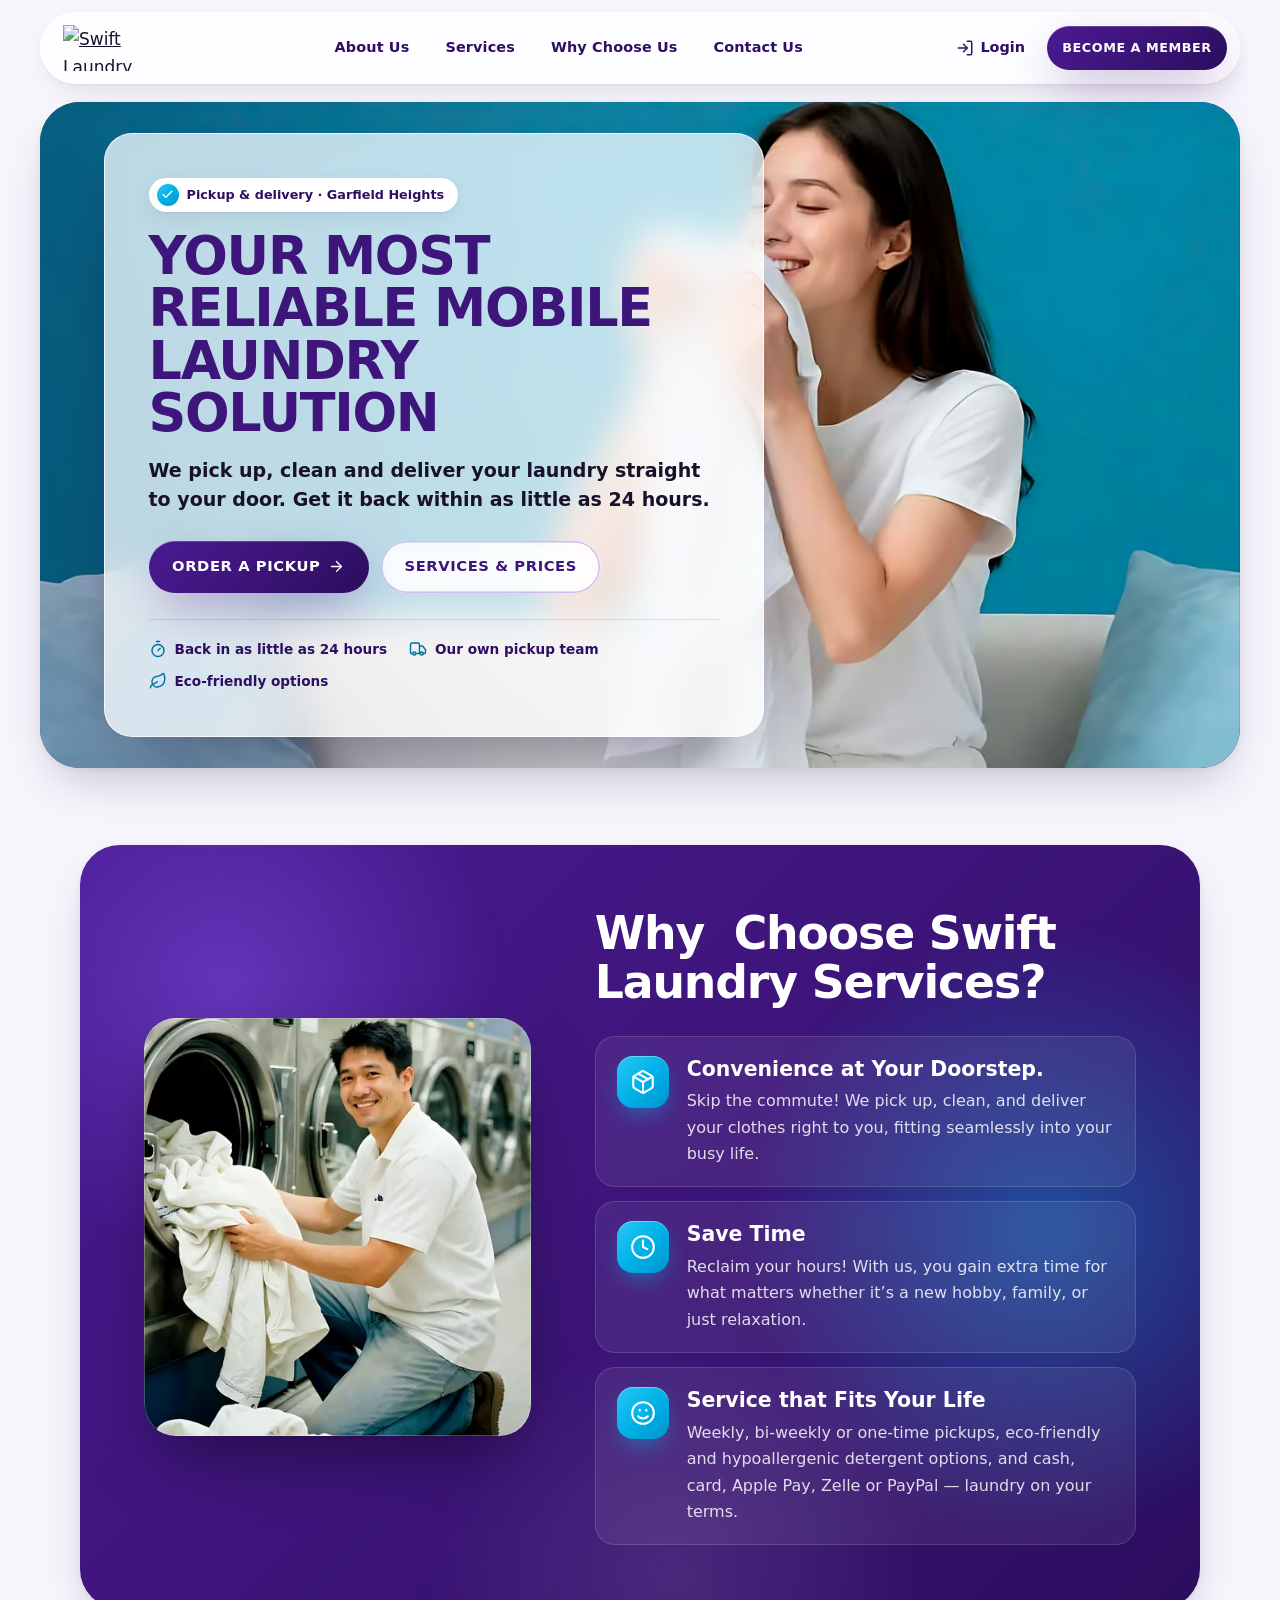
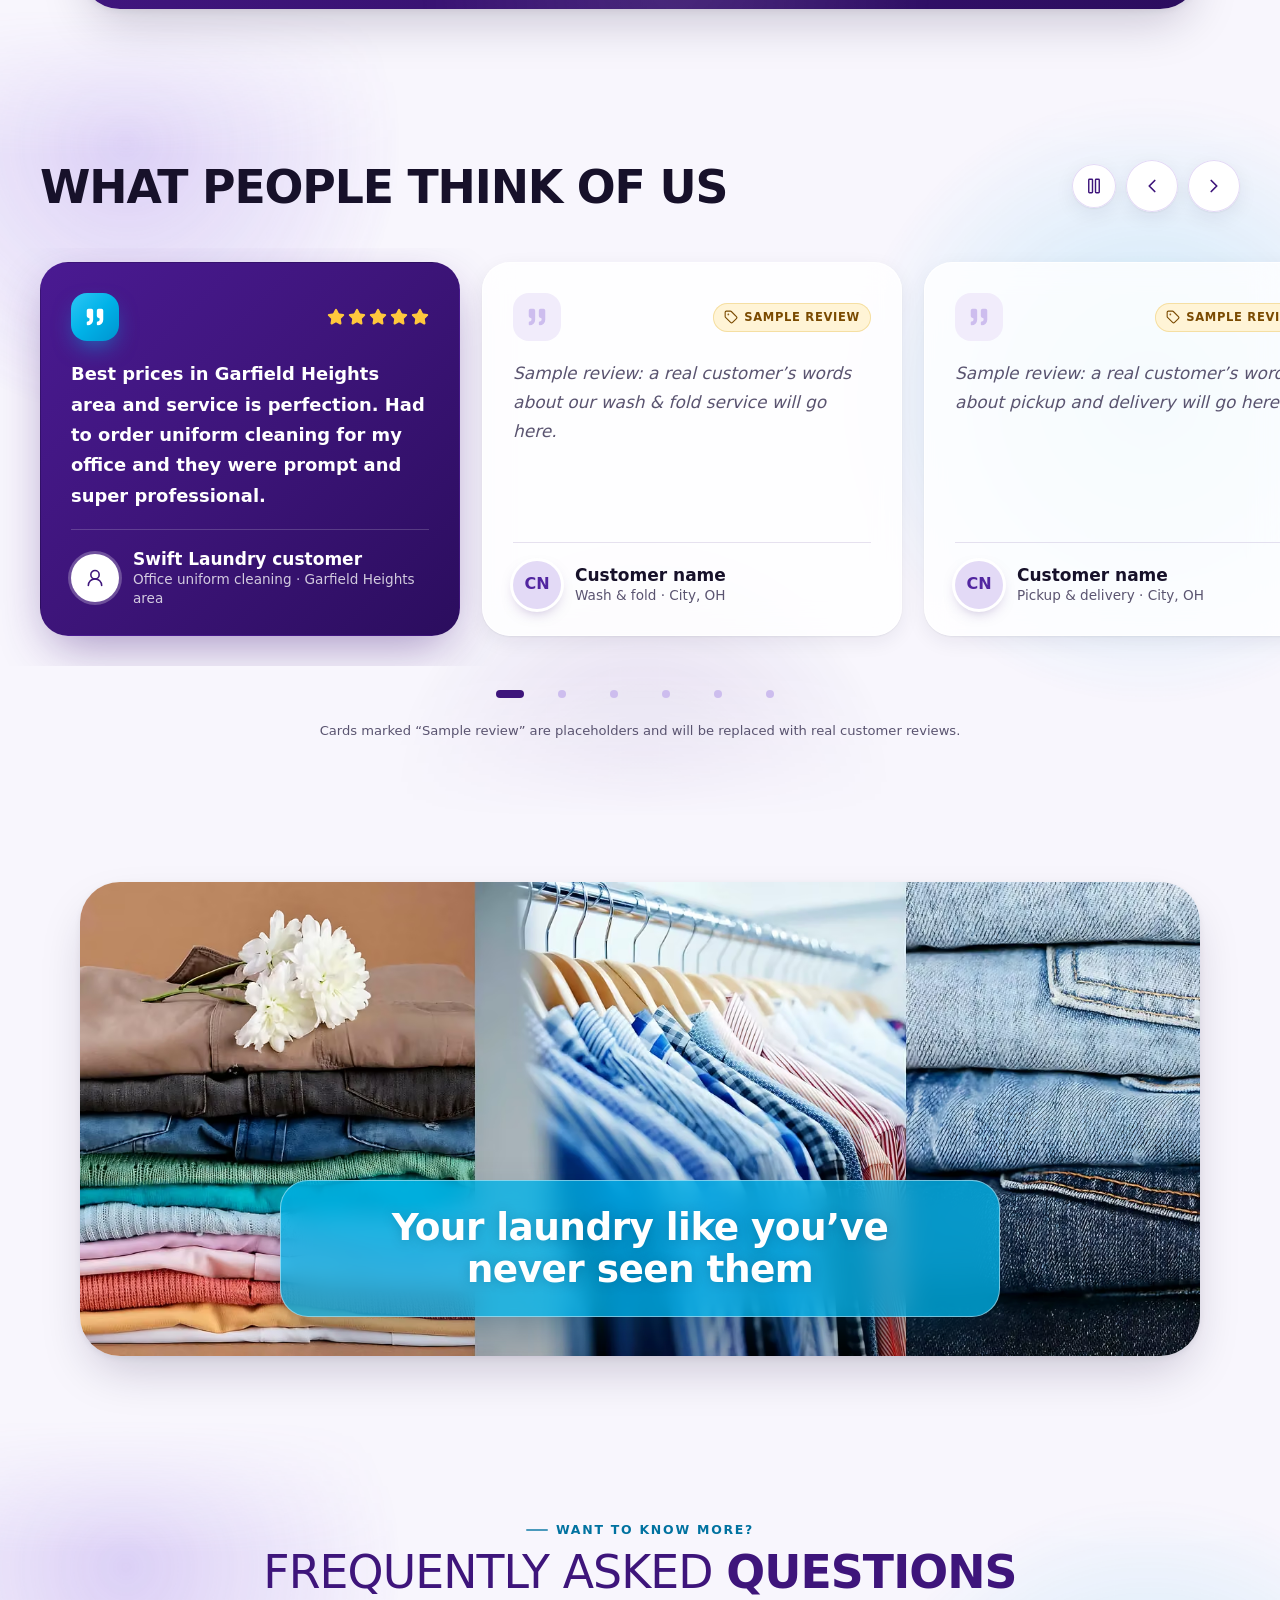
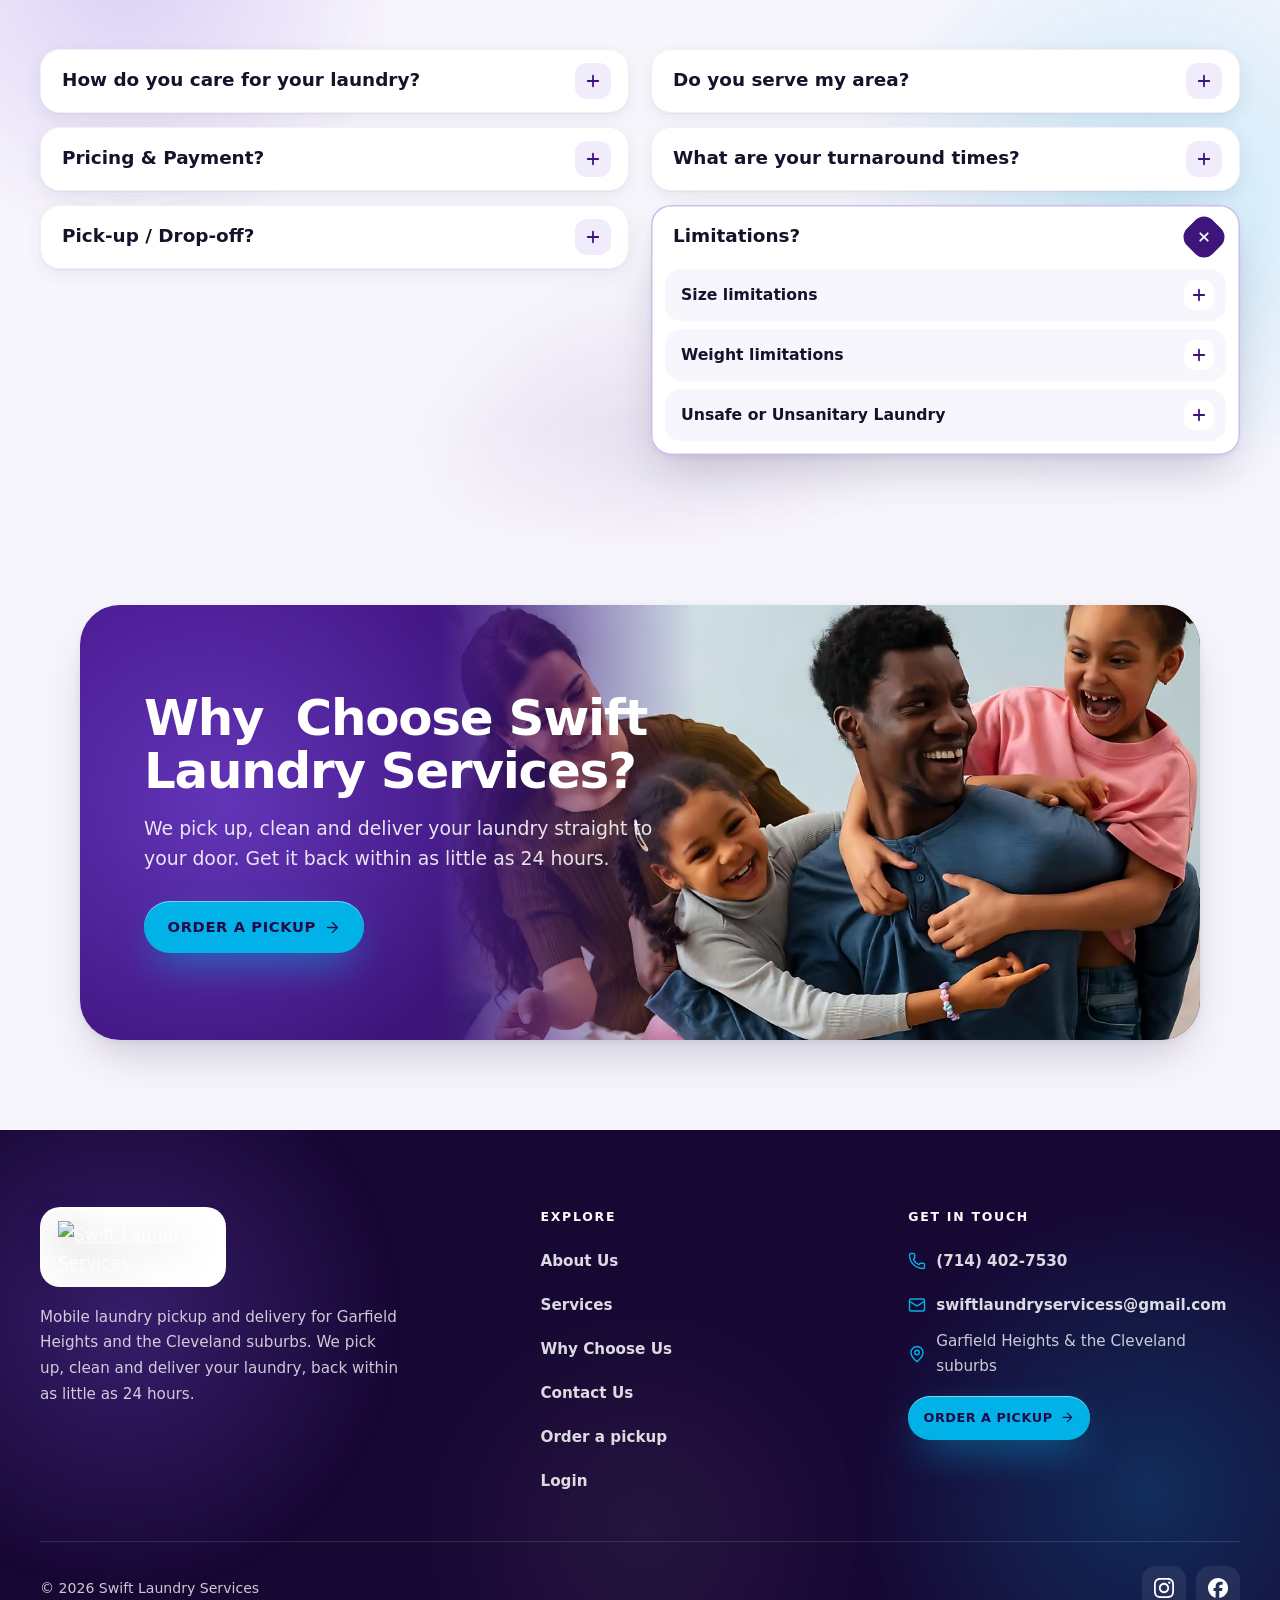
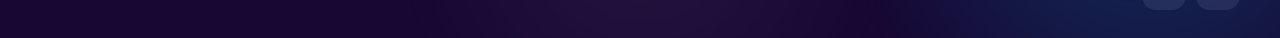
==== commit 2d6a351c: "Add owner's email, Instagram and Facebook; remove X placeholders" ====
--- a/index.html
+++ b/index.html
@@ -42,6 +42,10 @@
   "image": "https://swift-laundry-services.github.io/website-modern-pdf/assets/img/og-image.png",
   "description": "Mobile laundry service: we pick up, clean and deliver your laundry straight to your door, back within as little as 24 hours.",
   "telephone": "+1-714-402-7530",
+  "email": "swiftlaundryservicess@gmail.com",
+  "sameAs": [
+    "https://www.instagram.com/swiftlaundryservicess/"
+  ],
   "areaServed": [
     {
       "@type": "City",
--- a/assets/css/styles.css
+++ b/assets/css/styles.css
@@ -161,7 +161,7 @@
 .menu-panel a:not(.btn) .lu { color: var(--purple); width: 20px; height: 20px; }
 .menu-panel a:not(.btn):hover, .menu-panel a[aria-current="page"] { background: var(--lav-100); }
 .menu-panel .btn { margin: 8px 4px 4px; display: flex; }
-.sheet-backdrop { position: fixed; inset: 0; z-index: 55; background: rgba(23, 7, 51, .35); -webkit-backdrop-filter: blur(3px); backdrop-filter: blur(3px); opacity: 0; transition: opacity .3s; }
+.sheet-backdrop { position: fixed; inset: 0; z-index: 55; background: rgba(14, 4, 32, .72); -webkit-backdrop-filter: blur(12px) saturate(.9); backdrop-filter: blur(12px) saturate(.9); opacity: 0; transition: opacity .3s; }
 .menu-open .sheet-backdrop { opacity: 1; }
 
 /* ---------- inner-page title band ---------- */
@@ -510,7 +510,7 @@
   .brand img { width: 104px; }
   .header-actions { gap: 6px; }
   /* bottom sheet menu */
-  .menu-panel { position: fixed; left: 10px; right: 10px; top: auto; bottom: calc(var(--tabbar-h) + 4px); width: auto; z-index: 70; border-radius: 26px; padding: 10px; max-height: calc(100dvh - var(--tabbar-h) - 90px); overflow-y: auto; animation: sheet-up .4s var(--ease); }
+  .menu-panel { position: fixed; left: 10vw; right: 10vw; top: auto; bottom: calc(var(--tabbar-h) + 4px); width: auto; z-index: 70; border-radius: 26px; padding: 10px; max-height: calc(100dvh - var(--tabbar-h) - 90px); overflow-y: auto; animation: sheet-up .4s var(--ease); }
   @keyframes sheet-up { from { transform: translateY(24px); opacity: 0; } to { transform: none; opacity: 1; } }
   .menu-panel ul { grid-template-columns: 1fr 1fr; gap: 6px; }
   .menu-panel a:not(.btn) { flex-direction: column; align-items: flex-start; justify-content: center; gap: 6px; min-height: 84px; padding: 12px 14px; background: var(--lav-50); border-radius: 18px; font-size: .95rem; }
@@ -643,7 +643,7 @@
 .who { overflow-x: clip; }
 @media (max-width: 860px) { .who-photo::before { inset: auto -8px -10px auto; } }
 .menu-panel { position: fixed; z-index: 70; top: calc(var(--header-h) + 14px); right: max(var(--gutter), calc((100vw - 1440px) / 2 + var(--gutter))); }
-@media (max-width: 860px) { .menu-panel { top: auto; right: 10px; } }
+@media (max-width: 860px) { .menu-panel { top: auto; left: 10vw; right: 10vw; } }
 @media (max-width: 860px) {
   .hero-bg { height: 74vw; }
   .hero-chip { font-size: .72rem; white-space: nowrap; }
@@ -653,3 +653,26 @@
 .contact-card .value, .contact-card .meta { display: block; }
 .contact-card .value { margin-top: 4px; }
 .contact-card .meta { margin-top: 6px; }
+
+/* Mobile: menu opens from the tab bar "More" only; header keeps just the call button */
+@media (max-width: 860px) { .site-header .menu-toggle { display: none !important; } }
+
+/* ---- Mobile menu v2: centred card, everything behind blurred, sleek list rows ---- */
+@keyframes sheet-pop { from { opacity: 0; transform: translate(-50%, -46%) scale(.96); } to { opacity: 1; transform: translate(-50%, -50%) scale(1); } }
+@media (max-width: 860px) {
+  .sheet-backdrop { z-index: 68; background: rgba(14, 4, 32, .58); -webkit-backdrop-filter: blur(18px) saturate(.85); backdrop-filter: blur(18px) saturate(.85); }
+  .menu-panel { top: 50%; left: 50%; right: auto; bottom: auto; width: 80vw; max-width: 400px; transform: translate(-50%, -50%); z-index: 70; max-height: 86dvh; padding: 10px; border-radius: 28px; background: rgba(255, 255, 255, .94); border: 1px solid rgba(255, 255, 255, .7); box-shadow: 0 30px 80px -20px rgba(10, 2, 30, .6); animation: sheet-pop .35s var(--ease); }
+  .menu-panel ul { grid-template-columns: 1fr; gap: 2px; }
+  .menu-panel a:not(.btn) { flex-direction: row; align-items: center; justify-content: flex-start; gap: 14px; min-height: 54px; padding: 8px 12px 8px 8px; background: transparent; border-radius: 18px; font-size: 1rem; font-weight: 600; letter-spacing: -.005em; transition: background-color .2s; }
+  .menu-panel a:not(.btn) .lu { flex: none; box-sizing: border-box; width: 38px; height: 38px; padding: 9px; border-radius: 12px; background: var(--lav-100); color: var(--purple); }
+  .menu-panel a:not(.btn)::after { content: ""; margin-left: auto; width: 7px; height: 7px; border-top: 2px solid currentColor; border-right: 2px solid currentColor; transform: rotate(45deg); opacity: .3; }
+  .menu-panel a:not(.btn):active { background: var(--lav-100); }
+  .menu-panel a[aria-current="page"] { background: var(--lav-50); color: var(--purple); }
+  .menu-panel a[aria-current="page"] .lu { background: var(--purple); color: #fff; }
+  .menu-panel li.menu-call { margin-top: 8px; }
+  .menu-panel li.menu-call a { justify-content: center; gap: 10px; min-height: 54px; padding: 0 20px; border-radius: 999px; background: linear-gradient(135deg, var(--purple), #6a2fc4); color: #fff; font-weight: 700; box-shadow: 0 12px 26px -10px rgba(62, 21, 123, .7); }
+  .menu-panel li.menu-call a .lu { width: 20px; height: 20px; padding: 0; background: none; color: #fff; }
+  .menu-panel li.menu-call a::after { display: none; }
+  .menu-panel li.menu-call a:active { transform: scale(.98); }
+}
+@media (max-width: 860px) and (prefers-reduced-motion: reduce) { .menu-panel { animation: none; } }
